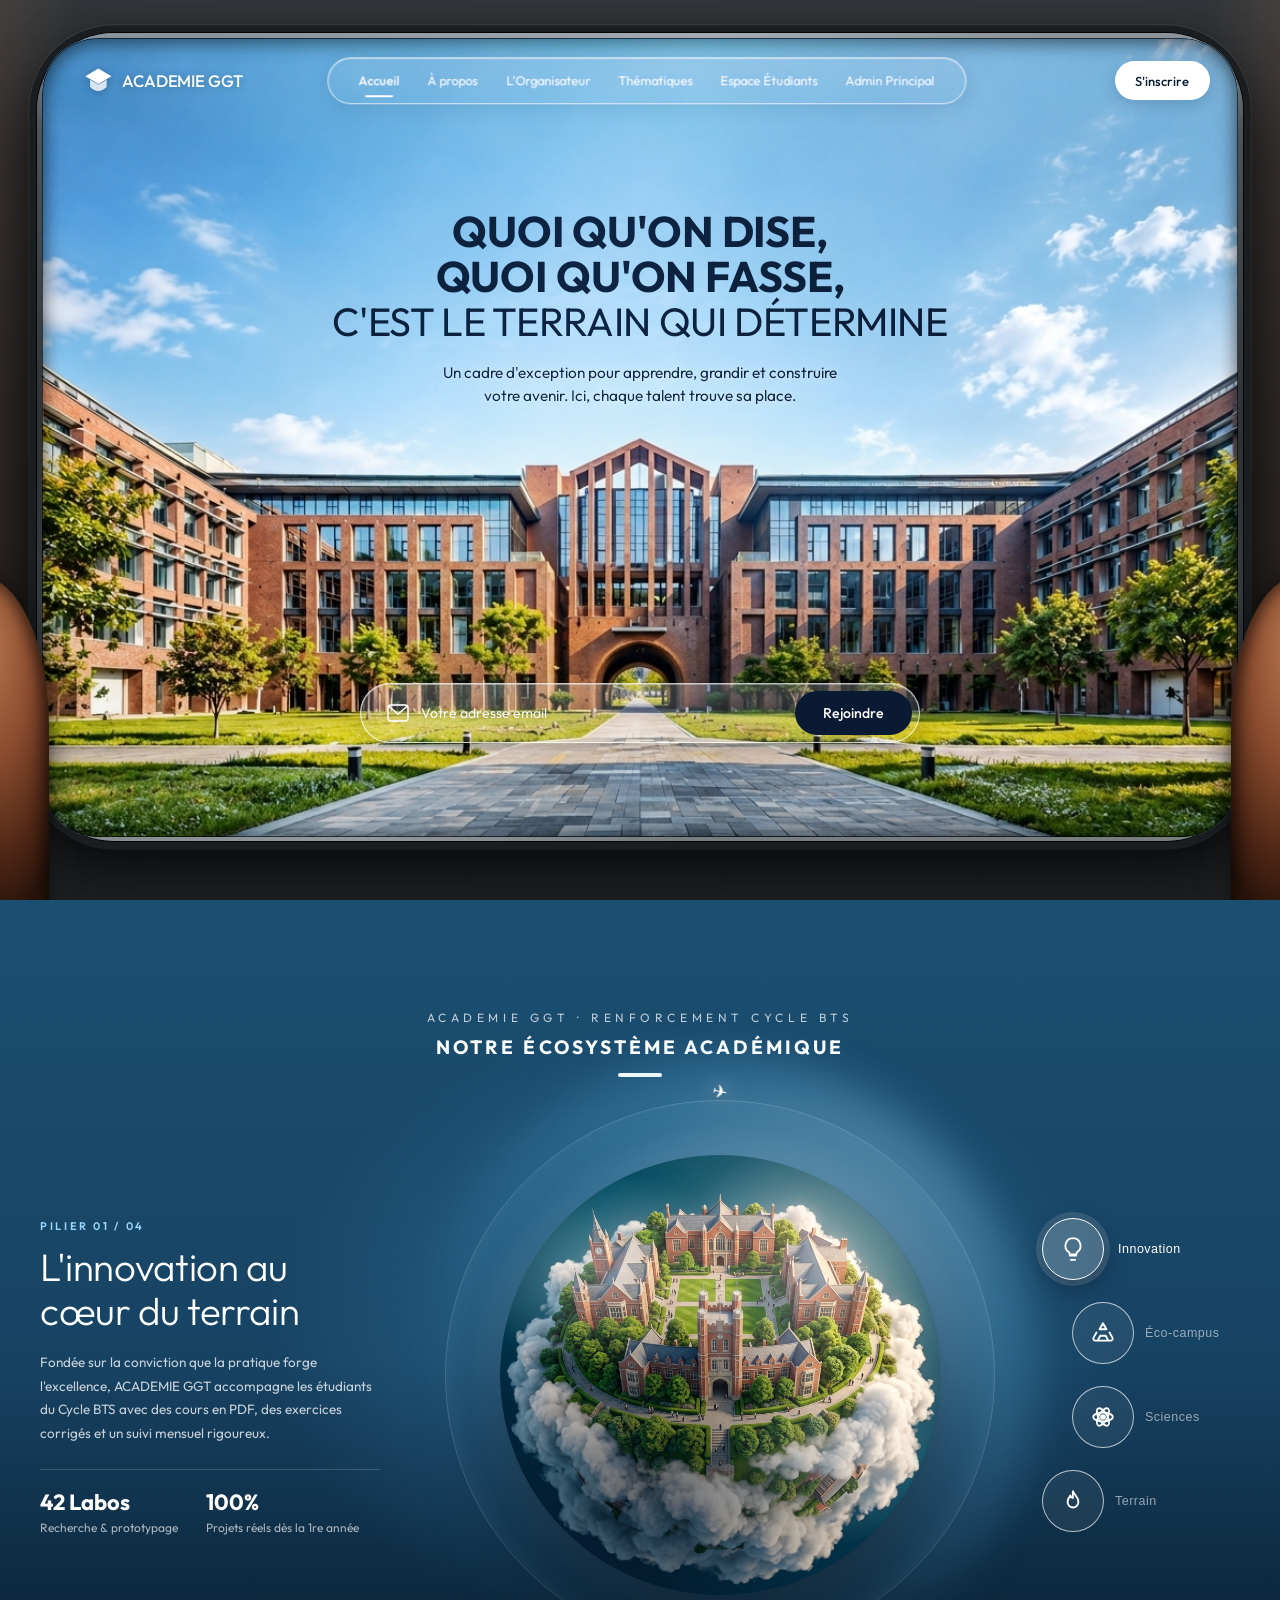
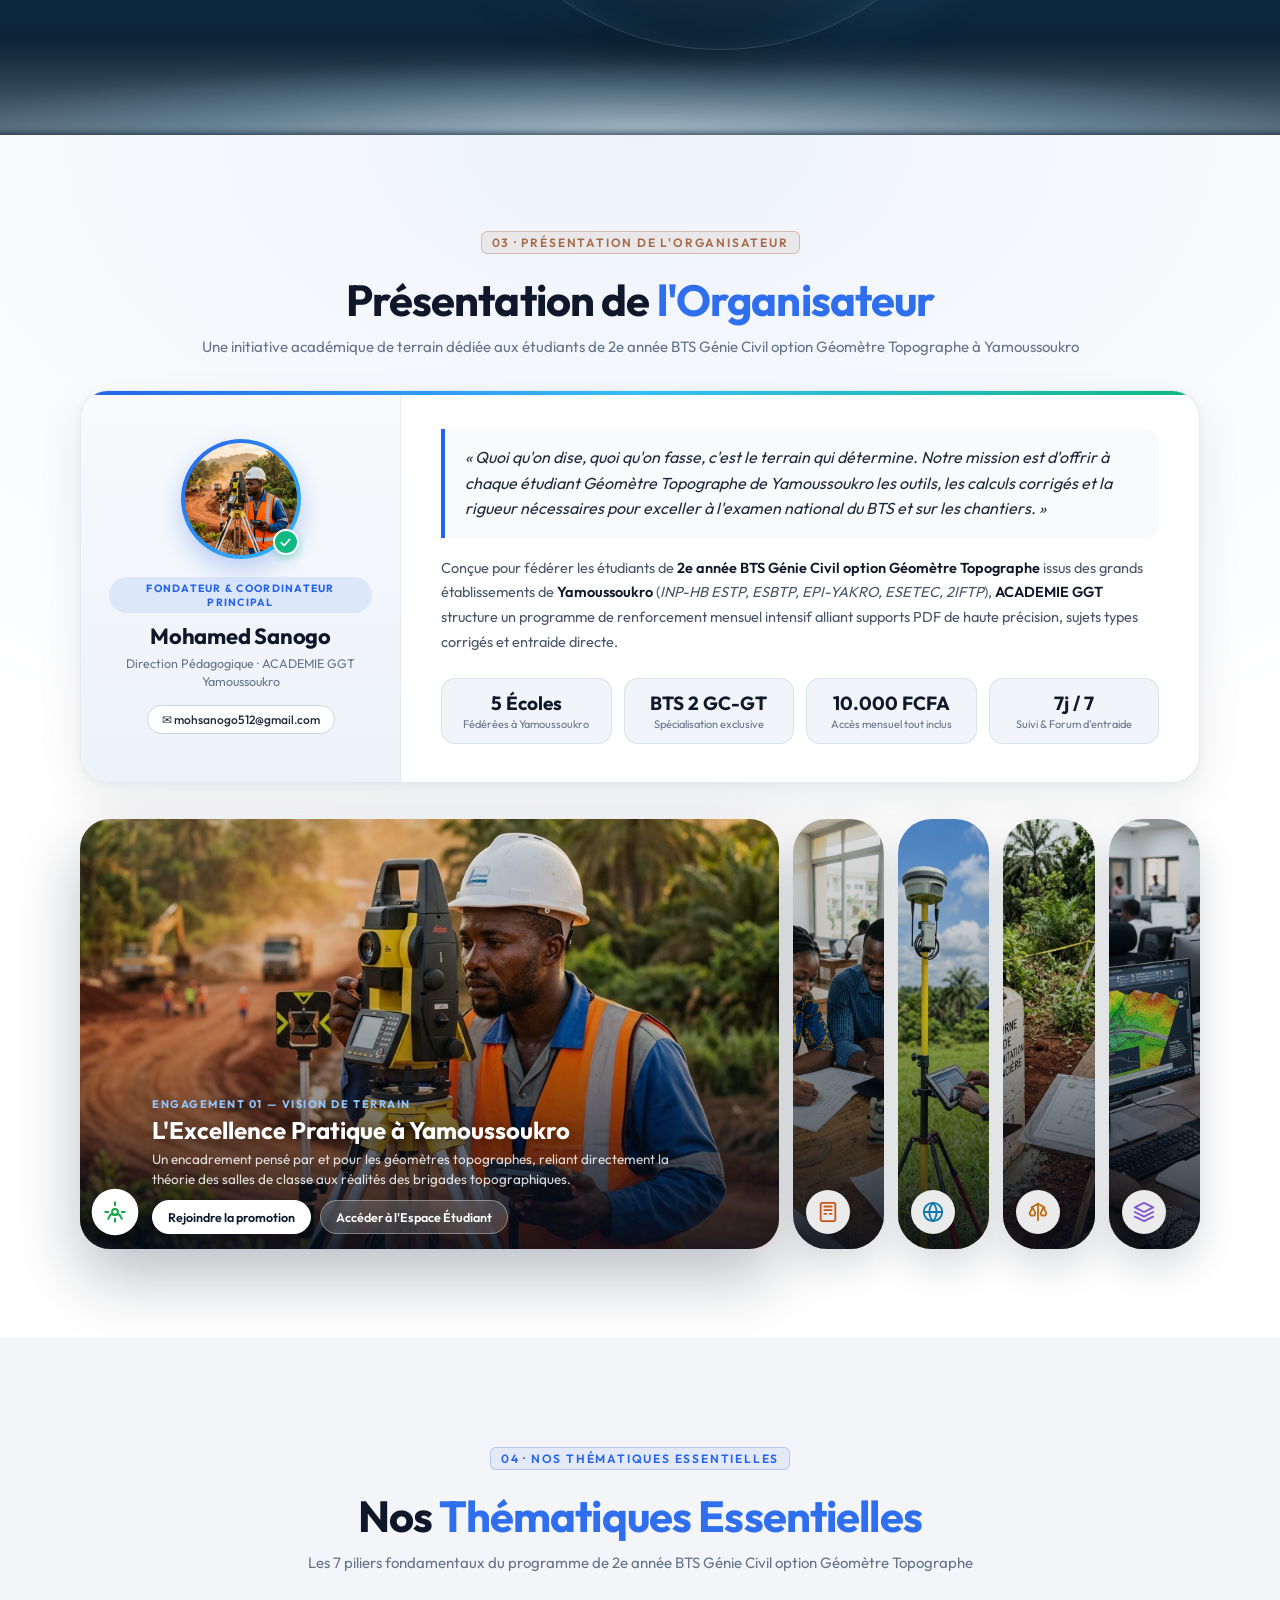
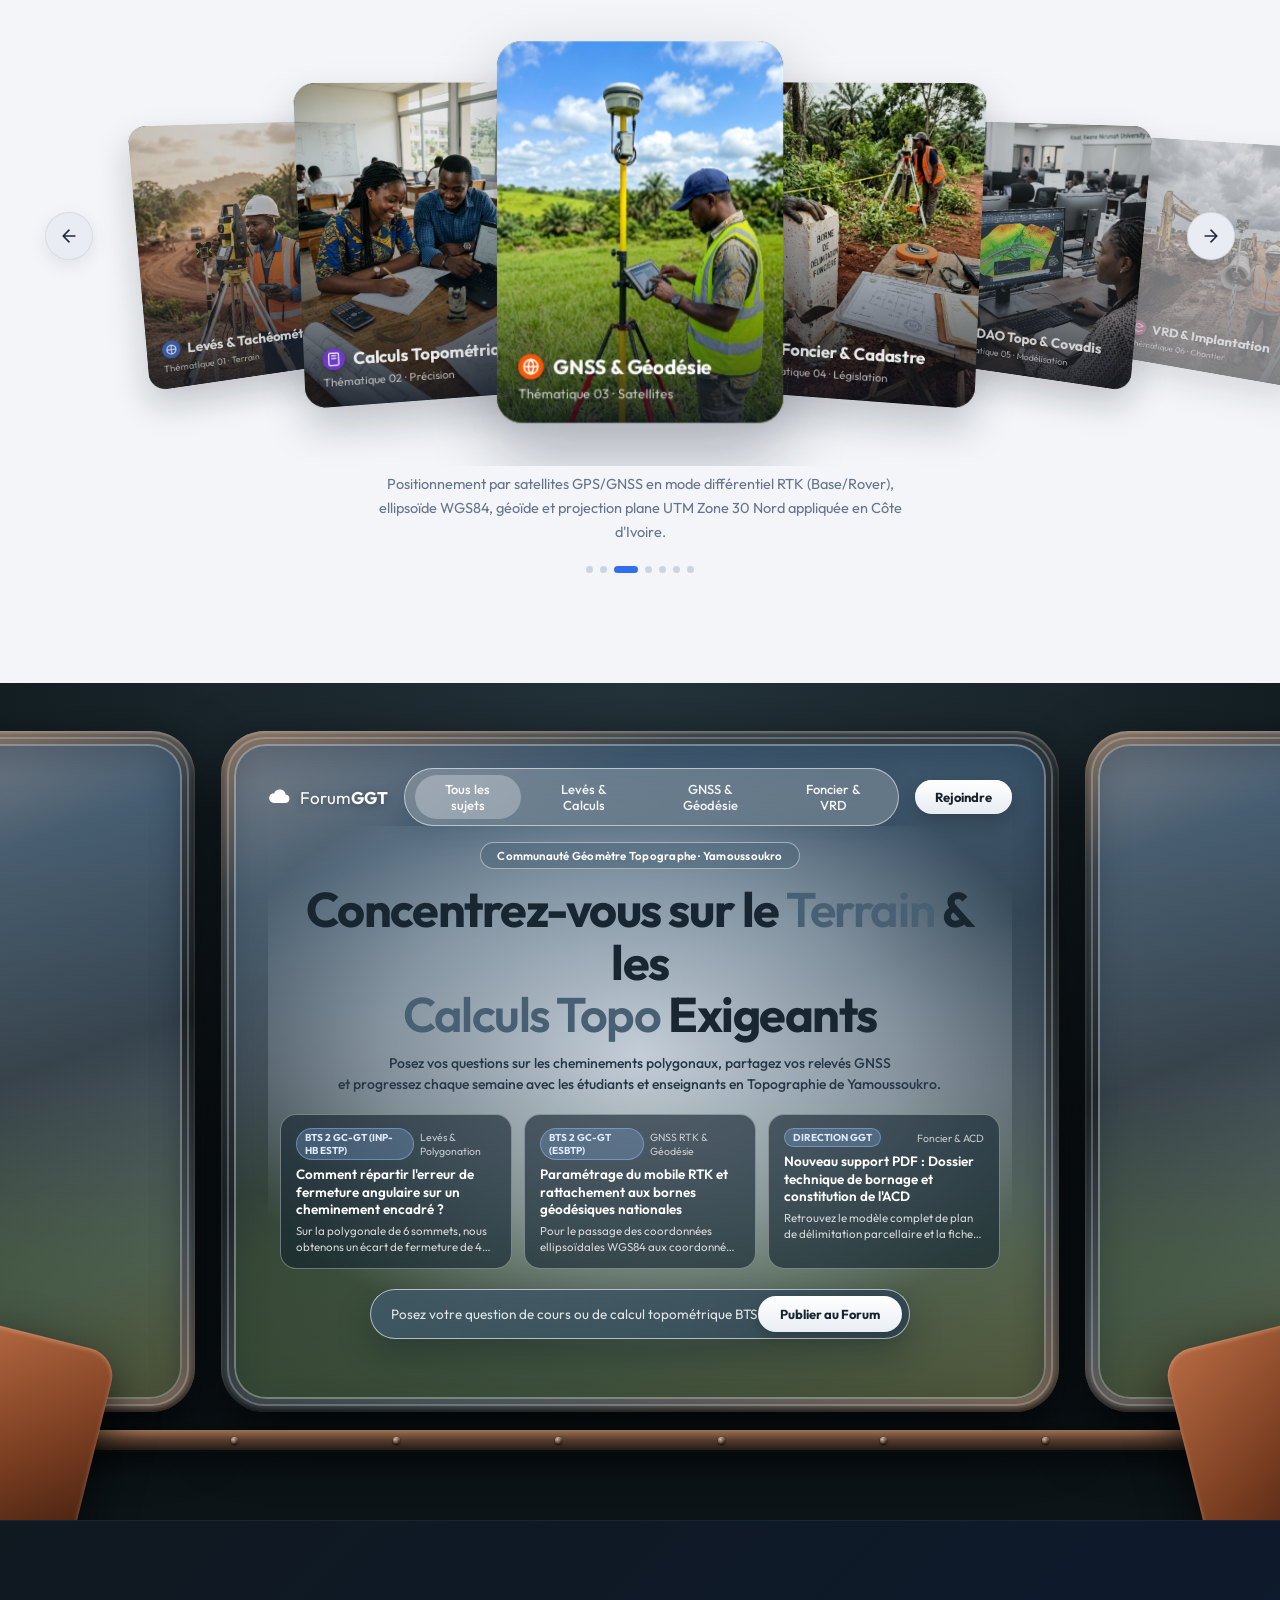
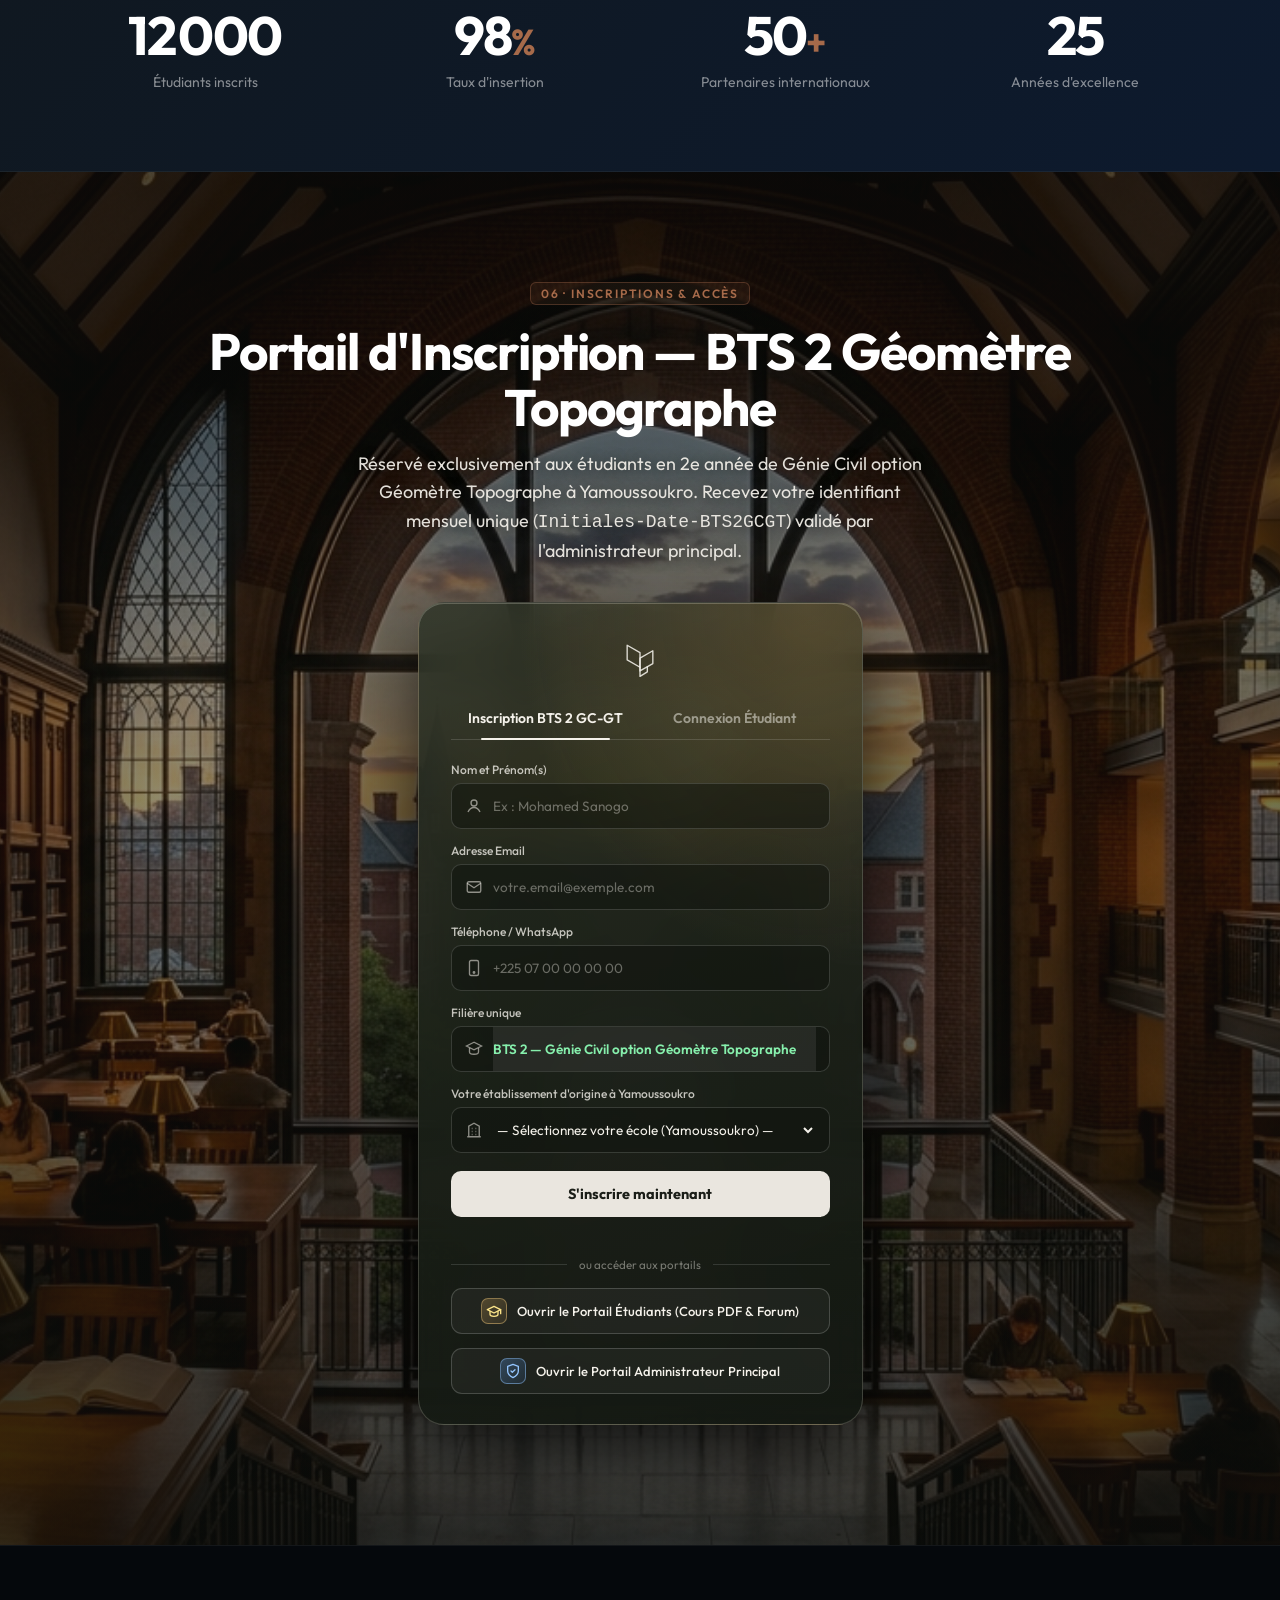
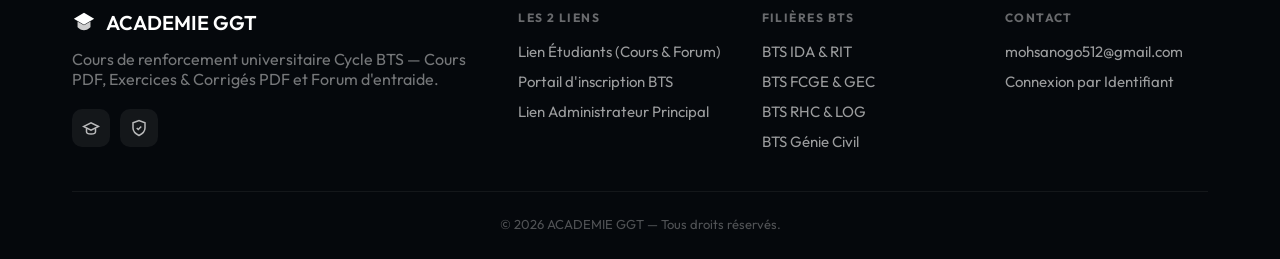
==== index.html @ 1b9a5906 "feat: initial commit - ACADEMIE GGT platform (vitrine, etudiant, admin, backend Flask & render confi" ====
<!DOCTYPE html>
<html lang="fr">
<head>
  <meta charset="UTF-8" />
  <meta name="viewport" content="width=device-width, initial-scale=1.0" />
  <title>ACADEMIE GGT — L'avenir sur le terrain (Cycle BTS)</title>
  <link rel="preconnect" href="https://fonts.googleapis.com" />
  <link rel="preconnect" href="https://fonts.gstatic.com" crossorigin />
  <link href="https://fonts.googleapis.com/css2?family=Outfit:wght@300;400;500;600;700;800&family=Inter:wght@400;500;600;700&display=swap" rel="stylesheet" />
  <link rel="stylesheet" href="style.css?v=4" />
</head>
<body>

  <!-- ══════════════════════════════════════════════════════════
       HERO — Premier écran immersif (cadre panoramique)
  ══════════════════════════════════════════════════════════ -->
  <section class="hero" id="accueil">

    <!-- 3-layer metallic frame -->
    <div class="frame-bezel">
      <div class="frame-ring">
        <div class="frame-viewport">

          <!-- Campus photograph (background) -->
          <div class="campus-photo" id="campusPhoto"></div>

          <!-- ── HEADER ── -->
          <header class="header" id="header">
            <!-- Logo -->
            <a href="#accueil" class="logo">
              <svg class="logo-icon" width="26" height="26" viewBox="0 0 26 26" fill="none">
                <path d="M13 3L2 9.5L13 16L24 9.5L13 3Z" fill="white"/>
                <path d="M6 12.5V18.5C6 18.5 8.5 22 13 22C17.5 22 20 18.5 20 18.5V12.5L13 16.5L6 12.5Z" fill="white" opacity="0.8"/>
              </svg>
              <span class="logo-text">ACADEMIE GGT</span>
            </a>

            <!-- Nav pill -->
            <nav class="nav-pill" aria-label="Navigation principale">
              <a href="#accueil" class="nav-link active">Accueil</a>
              <a href="#apropos" class="nav-link">À propos</a>
              <a href="#organisateur" class="nav-link">L'Organisateur</a>
              <a href="#thematiques" class="nav-link">Thématiques</a>
              <a href="etudiant.html" class="nav-link">Espace Étudiants</a>
              <a href="admin.html" class="nav-link">Admin Principal</a>
            </nav>

            <!-- CTA -->
            <a href="etudiant.html?tab=register" class="btn-cta">S'inscrire</a>

            <!-- Hamburger (mobile) -->
            <button class="hamburger" id="hamburger" aria-label="Menu" aria-expanded="false">
              <span></span><span></span><span></span>
            </button>
          </header>

          <!-- Mobile overlay nav -->
          <div class="mobile-nav" id="mobileNav" aria-hidden="true">
            <a href="#accueil" class="mob-link">Accueil</a>
            <a href="#apropos" class="mob-link">À propos</a>
            <a href="#organisateur" class="mob-link">L'Organisateur</a>
            <a href="#thematiques" class="mob-link">Nos Thématiques</a>
            <a href="etudiant.html" class="mob-link">Espace Étudiants</a>
            <a href="admin.html" class="mob-link">Admin Principal</a>
            <a href="etudiant.html?tab=register" class="mob-link mob-cta">S'inscrire</a>
          </div>

          <!-- ── HERO CONTENT (over image) ── -->
          <div class="hero-content">

            <h1 class="hero-title">
              <span class="line line-strong">QUOI QU'ON DISE,</span>
              <span class="line line-strong">QUOI QU'ON FASSE,</span>
              <span class="line line-light">C'EST LE TERRAIN QUI DÉTERMINE</span>
            </h1>

            <p class="hero-sub">
              Un cadre d'exception pour apprendre, grandir et construire<br />
              votre avenir. Ici, chaque talent trouve sa place.
            </p>

            <form class="email-form" id="emailForm" novalidate>
              <label for="email" class="sr-only">Votre adresse email</label>
              <div class="email-bar">
                <svg class="email-icon" width="22" height="18" viewBox="0 0 22 18" fill="none">
                  <rect x="1" y="1" width="20" height="16" rx="3" stroke="rgba(255,255,255,0.55)" stroke-width="1.4"/>
                  <path d="M1.5 2L11 10L20.5 2" stroke="rgba(255,255,255,0.55)" stroke-width="1.4" stroke-linecap="round"/>
                </svg>
                <input type="email" id="email" class="email-input" placeholder="Votre adresse email" autocomplete="email" required />
                <button type="submit" class="email-btn">Rejoindre</button>
              </div>
              <p class="email-msg" id="emailMsg" role="alert" aria-live="polite"></p>
            </form>

          </div>

        </div><!-- /frame-viewport -->
      </div><!-- /frame-ring -->
    </div><!-- /frame-bezel -->

  </section>
  <!-- /HERO -->


  <!-- ══════════════════════════════════════════════════════════
       SECTION 02 — À propos (Style Globe Hanergy)
  ══════════════════════════════════════════════════════════ -->
  <section class="section sec-planet" id="apropos">
    <div class="planet-header reveal">
      <span class="planet-kicker">ACADEMIE GGT · RENFORCEMENT CYCLE BTS</span>
      <h2 class="planet-top-title">NOTRE ÉCOSYSTÈME ACADÉMIQUE</h2>
      <span class="planet-bar"></span>
    </div>

    <div class="planet-stage">
      <!-- Colonne texte dynamique à gauche -->
      <div class="planet-copy reveal" id="planetCopy" aria-live="polite">
        <span class="planet-step" id="planetStep">PILIER 01 / 04</span>
        <h3 class="planet-title" id="planetTitle">L'innovation au cœur du terrain</h3>
        <p class="planet-desc" id="planetDesc">
          Fondée sur la conviction que la pratique forge l'excellence, ACADEMIE GGT accompagne les étudiants du Cycle BTS avec des cours en PDF, des exercices corrigés et un suivi mensuel rigoureux.
        </p>
        <div class="planet-metrics">
          <div><strong id="planetMetric1">42 Labos</strong><span>Recherche & prototypage</span></div>
          <div><strong id="planetMetric2">100%</strong><span>Projets réels dès la 1re année</span></div>
        </div>
      </div>

      <!-- Globe central animé -->
      <div class="planet-center reveal">
        <div class="planet-halo"></div>
        <div class="planet-orbit-ring"></div>
        <div class="planet-orbit-plane" aria-hidden="true">
          <span class="plane-dot">✈</span>
        </div>
        <div class="planet-sphere" id="planetSphere">
          <img src="images/planet.jpg" alt="Globe du campus CampusPlus entouré de nuages" />
          <div class="planet-clouds"></div>
          <div class="planet-shine"></div>
        </div>
      </div>

      <!-- Boutons orbitaux en arc à droite -->
      <div class="planet-nodes reveal" role="tablist" aria-label="Piliers CampusPlus">
        <button class="planet-node active" role="tab" aria-selected="true" data-index="0" title="Innovation & Recherche">
          <svg viewBox="0 0 24 24" fill="none" stroke="currentColor" stroke-width="1.7">
            <path d="M9 18h6M10 22h4M12 2a7 7 0 0 0-4 12.7c.6.5 1 1.3 1 2.1V17h6v-.2c0-.8.4-1.6 1-2.1A7 7 0 0 0 12 2Z" stroke-linecap="round" stroke-linejoin="round"/>
          </svg>
          <span class="node-label">Innovation</span>
        </button>

        <button class="planet-node" role="tab" aria-selected="false" data-index="1" title="Campus Durable">
          <svg viewBox="0 0 24 24" fill="none" stroke="currentColor" stroke-width="1.7">
            <path d="M7 19H4.8a1.8 1.8 0 0 1-1.5-2.7L6 11.5M17 19h2.2a1.8 1.8 0 0 0 1.5-2.7L18 11.5M12 3l3.2 5.5H8.8L12 3ZM7 19l2.5-4.5h5L17 19H7Z" stroke-linecap="round" stroke-linejoin="round"/>
          </svg>
          <span class="node-label">Éco-campus</span>
        </button>

        <button class="planet-node" role="tab" aria-selected="false" data-index="2" title="Sciences & Technologies">
          <svg viewBox="0 0 24 24" fill="none" stroke="currentColor" stroke-width="1.7">
            <ellipse cx="12" cy="12" rx="9" ry="4"/>
            <ellipse cx="12" cy="12" rx="9" ry="4" transform="rotate(60 12 12)"/>
            <ellipse cx="12" cy="12" rx="9" ry="4" transform="rotate(120 12 12)"/>
            <circle cx="12" cy="12" r="1.8" fill="currentColor"/>
          </svg>
          <span class="node-label">Sciences</span>
        </button>

        <button class="planet-node" role="tab" aria-selected="false" data-index="3" title="Énergie du Terrain">
          <svg viewBox="0 0 24 24" fill="none" stroke="currentColor" stroke-width="1.7">
            <path d="M12 3c1.5 3.5 5 5.5 5 10a5 5 0 0 1-10 0c0-2.5 1.3-4.5 2.5-6 .4 1.5 1.5 2.2 2.5 2.2 0-2.2-.5-4.2 0-6.2Z" stroke-linecap="round" stroke-linejoin="round"/>
          </svg>
          <span class="node-label">Terrain</span>
        </button>
      </div>
    </div>

    <div class="planet-floor"></div>
  </section>


  <!-- ══════════════════════════════════════════════════════════
       SECTION 03 — PRÉSENTATION DE L'ORGANISATEUR
  ══════════════════════════════════════════════════════════ -->
  <section class="section sec-exp-courses" id="organisateur">
    <div class="wrap">
      <div class="carousel-head reveal">
        <span class="sec-num">03 · PRÉSENTATION DE L'ORGANISATEUR</span>
        <h2 class="carousel-title">
          Présentation de <span class="accent-word">l'Organisateur</span>
        </h2>
        <p class="carousel-sub">Une initiative académique de terrain dédiée aux étudiants de 2e année BTS Génie Civil option Géomètre Topographe à Yamoussoukro</p>
      </div>

      <!-- Carte maîtresse de présentation de l'organisateur -->
      <div class="organizer-spotlight reveal">
        <div class="organizer-badge-col">
          <div class="organizer-avatar-ring">
            <img src="images/t-leve.jpg" alt="Coordinateur ACADEMIE GGT sur le terrain" />
            <span class="organizer-verified" title="Organisateur Principal Certifié">✓</span>
          </div>
          <div class="organizer-id-meta">
            <span class="org-role-pill">FONDATEUR & COORDINATEUR PRINCIPAL</span>
            <h3>Mohamed Sanogo</h3>
            <p>Direction Pédagogique · ACADEMIE GGT Yamoussoukro</p>
            <a href="mailto:mohsanogo512@gmail.com" class="org-mail-chip">✉ mohsanogo512@gmail.com</a>
          </div>
        </div>

        <div class="organizer-bio-col">
          <blockquote class="org-quote">
            « Quoi qu'on dise, quoi qu'on fasse, c'est le terrain qui détermine. Notre mission est d'offrir à chaque étudiant Géomètre Topographe de Yamoussoukro les outils, les calculs corrigés et la rigueur nécessaires pour exceller à l'examen national du BTS et sur les chantiers. »
          </blockquote>
          <p class="org-desc">
            Conçue pour fédérer les étudiants de <strong>2e année BTS Génie Civil option Géomètre Topographe</strong> issus des grands établissements de <strong>Yamoussoukro</strong> (<em>INP-HB ESTP, ESBTP, EPI-YAKRO, ESETEC, 2IFTP</em>), <strong>ACADEMIE GGT</strong> structure un programme de renforcement mensuel intensif alliant supports PDF de haute précision, sujets types corrigés et entraide directe.
          </p>
          <div class="organizer-kpis">
            <div class="org-kpi">
              <strong>5 Écoles</strong>
              <span>Fédérées à Yamoussoukro</span>
            </div>
            <div class="org-kpi">
              <strong>BTS 2 GC-GT</strong>
              <span>Spécialisation exclusive</span>
            </div>
            <div class="org-kpi">
              <strong>10.000 FCFA</strong>
              <span>Accès mensuel tout inclus</span>
            </div>
            <div class="org-kpi">
              <strong>7j / 7</strong>
              <span>Suivi & Forum d'entraide</span>
            </div>
          </div>
        </div>
      </div>

      <!-- Accordéon horizontal des 5 engagements de l'organisateur (Style Expanding flex cards) -->
      <div class="exp-cards reveal" id="expandingCourses" role="region" aria-label="Les 5 engagements de l'organisateur ACADEMIE GGT">

        <!-- Carte 1 : Active par défaut -->
        <article class="exp-card is-active" tabindex="0" style="--bg: url('images/t-leve.jpg')">
          <div class="exp-card-shade"></div>
          <div class="exp-card-content">
            <div class="exp-icon" style="--ico-color:#16a34a">
              <svg width="22" height="22" viewBox="0 0 24 24" fill="none" stroke="currentColor" stroke-width="2" stroke-linecap="round" stroke-linejoin="round">
                <circle cx="12" cy="12" r="3"/><path d="M12 2v3M12 19v3M2 12h3M19 12h3M5 19l2.5-4.5h9L19 19"/>
              </svg>
            </div>
            <div class="exp-info">
              <span class="exp-tag">ENGAGEMENT 01 — VISION DE TERRAIN</span>
              <h3 class="exp-title">L'Excellence Pratique à Yamoussoukro</h3>
              <p class="exp-sub">Un encadrement pensé par et pour les géomètres topographes, reliant directement la théorie des salles de classe aux réalités des brigades topographiques.</p>
              <div class="exp-actions">
                <a href="etudiant.html?tab=register" class="exp-pill-btn primary">Rejoindre la promotion</a>
                <a href="etudiant.html" class="exp-pill-btn">Accéder à l'Espace Étudiant</a>
              </div>
            </div>
          </div>
        </article>

        <!-- Carte 2 -->
        <article class="exp-card" tabindex="0" style="--bg: url('images/t-calcul.jpg')">
          <div class="exp-card-shade"></div>
          <div class="exp-card-content">
            <div class="exp-icon" style="--ico-color:#ea580c">
              <svg width="22" height="22" viewBox="0 0 24 24" fill="none" stroke="currentColor" stroke-width="2" stroke-linecap="round" stroke-linejoin="round">
                <rect x="4" y="2" width="16" height="20" rx="2"/><line x1="8" y1="6" x2="16" y2="6"/><line x1="8" y1="10" x2="16" y2="10"/><line x1="8" y1="14" x2="10" y2="14"/><line x1="14" y1="14" x2="16" y2="14"/>
              </svg>
            </div>
            <div class="exp-info">
              <span class="exp-tag">ENGAGEMENT 02 — MÉTHODOLOGIE</span>
              <h3 class="exp-title">Maîtrise Absolue des Calculs Topométriques</h3>
              <p class="exp-sub">Chaque formule de gisement, de polygonation et de compensation angulaire est démontrée pas à pas avec tableaux de calcul types BTS.</p>
              <div class="exp-actions">
                <a href="etudiant.html" class="exp-pill-btn primary">Découvrir la méthode</a>
              </div>
            </div>
          </div>
        </article>

        <!-- Carte 3 -->
        <article class="exp-card" tabindex="0" style="--bg: url('images/t-gnss.jpg')">
          <div class="exp-card-shade"></div>
          <div class="exp-card-content">
            <div class="exp-icon" style="--ico-color:#0284c7">
              <svg width="22" height="22" viewBox="0 0 24 24" fill="none" stroke="currentColor" stroke-width="2" stroke-linecap="round" stroke-linejoin="round">
                <circle cx="12" cy="12" r="10"/><path d="M2 12h20"/><path d="M12 2a15.3 15.3 0 0 1 4 10 15.3 15.3 0 0 1-4 10 15.3 15.3 0 0 1-4-10 15.3 15.3 0 0 1 4-10z"/>
              </svg>
            </div>
            <div class="exp-info">
              <span class="exp-tag">ENGAGEMENT 03 — TECHNOLOGIES MODERNES</span>
              <h3 class="exp-title">Instrumentation GNSS RTK & Géodésie</h3>
              <p class="exp-sub">Préparation aux standards professionnels actuels : récepteurs bi-fréquence, rattachement géodésique et projection UTM Zone 30N.</p>
              <div class="exp-actions">
                <a href="etudiant.html" class="exp-pill-btn primary">Explorer l'Espace Étudiant</a>
              </div>
            </div>
          </div>
        </article>

        <!-- Carte 4 -->
        <article class="exp-card" tabindex="0" style="--bg: url('images/t-foncier.jpg')">
          <div class="exp-card-shade"></div>
          <div class="exp-card-content">
            <div class="exp-icon" style="--ico-color:#d97706">
              <svg width="22" height="22" viewBox="0 0 24 24" fill="none" stroke="currentColor" stroke-width="2" stroke-linecap="round" stroke-linejoin="round">
                <path d="M12 3v18"/><path d="M5 7l7-4 7 4"/><path d="M3 13l3-6 3 6a3 3 0 0 1-6 0Z"/><path d="M15 13l3-6 3 6a3 3 0 0 1-6 0Z"/>
              </svg>
            </div>
            <div class="exp-info">
              <span class="exp-tag">ENGAGEMENT 04 — RÉGLEMENTATION IVOIRIENNE</span>
              <h3 class="exp-title">Expertise Foncière, Cadastre & ACD</h3>
              <p class="exp-sub">Assimilation complète des procédures de bornage contradictoire, de lotissement et de constitution des dossiers techniques en Côte d'Ivoire.</p>
              <div class="exp-actions">
                <a href="#thematiques" class="exp-pill-btn primary">Voir les thématiques</a>
              </div>
            </div>
          </div>
        </article>

        <!-- Carte 5 -->
        <article class="exp-card" tabindex="0" style="--bg: url('images/t-dao.jpg')">
          <div class="exp-card-shade"></div>
          <div class="exp-card-content">
            <div class="exp-icon" style="--ico-color:#8b5cf6">
              <svg width="22" height="22" viewBox="0 0 24 24" fill="none" stroke="currentColor" stroke-width="2" stroke-linecap="round" stroke-linejoin="round">
                <polygon points="12 2 2 7 12 12 22 7 12 2"/><polyline points="2 17 12 22 22 17"/><polyline points="2 12 12 17 22 12"/>
              </svg>
            </div>
            <div class="exp-info">
              <span class="exp-tag">ENGAGEMENT 05 — SUIVI & COHÉSION</span>
              <h3 class="exp-title">Un Réseau Uni entre les Écoles de Yamoussoukro</h3>
              <p class="exp-sub">Interconnexion des étudiants de l'INP-HB, ESBTP, EPI-YAKRO, ESETEC et 2IFTP autour d'un forum actif et d'un identifiant mensuel personnel.</p>
              <div class="exp-actions">
                <a href="#contact" class="exp-pill-btn primary">S'inscrire maintenant</a>
              </div>
            </div>
          </div>
        </article>

      </div>
    </div>
  </section>


  <!-- ══════════════════════════════════════════════════════════
       SECTION 04 — NOS THÉMATIQUES ESSENTIELLES (Carrousel 3D)
  ══════════════════════════════════════════════════════════ -->
  <section class="section sec-carousel" id="thematiques">
    <div class="carousel-head reveal">
      <span class="sec-num">04 · NOS THÉMATIQUES ESSENTIELLES</span>
      <h2 class="carousel-title">
        Nos <span class="accent-word">Thématiques Essentielles</span>
      </h2>
      <p class="carousel-sub">Les 7 piliers fondamentaux du programme de 2e année BTS Génie Civil option Géomètre Topographe</p>
    </div>

    <div class="carousel-stage">
      <button class="carousel-arrow prev" id="carPrev" aria-label="Thématique précédente">
        <svg width="20" height="20" viewBox="0 0 24 24" fill="none" stroke="currentColor" stroke-width="2"><path d="M19 12H5M12 19l-7-7 7-7" stroke-linecap="round" stroke-linejoin="round"/></svg>
      </button>

      <div class="carousel-track" id="carouselTrack" tabindex="0" aria-label="Carrousel des thématiques essentielles">
        <article class="ccard" data-index="0"
          data-desc="Mise en station du tachéomètre électronique, levés par rayonnement, cheminements polygonaux encadrés et fermés, et fautes à éviter sur le terrain.">
          <img src="images/t-leve.jpg" alt="Levés & Tachéométrie" loading="lazy" />
          <div class="ccard-shade"></div>
          <div class="ccard-info">
            <div class="ccard-title-row">
              <span class="ccard-badge" style="background:#2563eb">
                <svg width="16" height="16" viewBox="0 0 24 24" fill="none" stroke="#fff" stroke-width="2.2"><circle cx="12" cy="12" r="9"/><line x1="12" y1="3" x2="12" y2="21"/><line x1="3" y1="12" x2="21" y2="12"/></svg>
              </span>
              <h3>Levés & Tachéométrie</h3>
            </div>
            <span class="ccard-cta">Thématique 01 · Terrain</span>
          </div>
        </article>

        <article class="ccard" data-index="1"
          data-desc="Calculs de gisements, transmission d'angles, coordonnées rectangulaires (X, Y), compensation angulaire et planimétrique, et superficies par la formule de Gauss.">
          <img src="images/t-calcul.jpg" alt="Calculs Topométriques" loading="lazy" />
          <div class="ccard-shade"></div>
          <div class="ccard-info">
            <div class="ccard-title-row">
              <span class="ccard-badge" style="background:#7c3aed">
                <svg width="16" height="16" viewBox="0 0 24 24" fill="none" stroke="#fff" stroke-width="2.2"><rect x="4" y="2" width="16" height="20" rx="2"/><line x1="8" y1="6" x2="16" y2="6"/><line x1="8" y1="11" x2="16" y2="11"/></svg>
              </span>
              <h3>Calculs Topométriques</h3>
            </div>
            <span class="ccard-cta">Thématique 02 · Précision</span>
          </div>
        </article>

        <article class="ccard is-center" data-index="2"
          data-desc="Positionnement par satellites GPS/GNSS en mode différentiel RTK (Base/Rover), ellipsoïde WGS84, géoïde et projection plane UTM Zone 30 Nord appliquée en Côte d'Ivoire.">
          <img src="images/t-gnss.jpg" alt="GNSS & Géodésie Spatiale" loading="lazy" />
          <div class="ccard-shade"></div>
          <div class="ccard-info">
            <div class="ccard-title-row">
              <span class="ccard-badge" style="background:#ea580c">
                <svg width="16" height="16" viewBox="0 0 24 24" fill="none" stroke="#fff" stroke-width="2.2"><circle cx="12" cy="12" r="10"/><path d="M2 12h20"/><path d="M12 2a15 15 0 0 1 0 20 15 15 0 0 1 0-20z"/></svg>
              </span>
              <h3>GNSS & Géodésie</h3>
            </div>
            <span class="ccard-cta">Thématique 03 · Satellites</span>
          </div>
        </article>

        <article class="ccard" data-index="3"
          data-desc="Bornage contradictoire, états des lieux, morcellements, lotissements urbains et ruraux, et constitution du dossier technique d'Arrêté de Concession Définitive (ACD).">
          <img src="images/t-foncier.jpg" alt="Droit Foncier & Cadastre" loading="lazy" />
          <div class="ccard-shade"></div>
          <div class="ccard-info">
            <div class="ccard-title-row">
              <span class="ccard-badge" style="background:#0891b2">
                <svg width="16" height="16" viewBox="0 0 24 24" fill="none" stroke="#fff" stroke-width="2.2"><path d="M3 6l6-3 6 3 6-3v15l-6 3-6-3-6 3z"/><line x1="9" y1="3" x2="9" y2="18"/></svg>
              </span>
              <h3>Foncier & Cadastre</h3>
            </div>
            <span class="ccard-cta">Thématique 04 · Législation</span>
          </div>
        </article>

        <article class="ccard" data-index="4"
          data-desc="Dessin Assisté par Ordinateur sous AutoCAD et Covadis : import de semis de points, triangulation de Delaunay, Modèle Numérique de Terrain (MNT) et courbes de niveau.">
          <img src="images/t-dao.jpg" alt="DAO Topo & MNT Covadis" loading="lazy" />
          <div class="ccard-shade"></div>
          <div class="ccard-info">
            <div class="ccard-title-row">
              <span class="ccard-badge" style="background:#16a34a">
                <svg width="16" height="16" viewBox="0 0 24 24" fill="none" stroke="#fff" stroke-width="2.2"><rect x="2" y="3" width="20" height="14" rx="2"/><line x1="8" y1="21" x2="16" y2="21"/><line x1="12" y1="17" x2="12" y2="21"/></svg>
              </span>
              <h3>DAO Topo & Covadis</h3>
            </div>
            <span class="ccard-cta">Thématique 05 · Modélisation</span>
          </div>
        </article>

        <article class="ccard" data-index="5"
          data-desc="Voiries et Réseaux Divers (VRD) : tracé en plan d'un axe routier, raccordements circulaires et clothoïdes, profils en long et en travers, et cubatures Déblais/Remblais.">
          <img src="images/t-vrd.jpg" alt="VRD & Implantation Routière" loading="lazy" />
          <div class="ccard-shade"></div>
          <div class="ccard-info">
            <div class="ccard-title-row">
              <span class="ccard-badge" style="background:#db2777">
                <svg width="16" height="16" viewBox="0 0 24 24" fill="none" stroke="#fff" stroke-width="2.2"><polygon points="12 2 2 7 12 12 22 7 12 2"/><polyline points="2 17 12 22 22 17"/></svg>
              </span>
              <h3>VRD & Implantation</h3>
            </div>
            <span class="ccard-cta">Thématique 06 · Chantier</span>
          </div>
        </article>

        <article class="ccard" data-index="6"
          data-desc="Nivellement direct et indirect de haute précision, contrôle d'ouvrages de génie civil et méthodologie de soutenance du Projet de Fin d'Études (PFE) au BTS.">
          <img src="images/planet-topo.jpg" alt="Nivellement & Projet BTS" loading="lazy" />
          <div class="ccard-shade"></div>
          <div class="ccard-info">
            <div class="ccard-title-row">
              <span class="ccard-badge" style="background:#ca8a04">
                <svg width="16" height="16" viewBox="0 0 24 24" fill="none" stroke="#fff" stroke-width="2.2"><path d="M22 12h-4l-3 9L9 3l-3 9H2"/></svg>
              </span>
              <h3>Nivellement & PFE</h3>
            </div>
            <span class="ccard-cta">Thématique 07 · Examen BTS</span>
          </div>
        </article>
      </div>

      <button class="carousel-arrow next" id="carNext" aria-label="Thématique suivante">
        <svg width="20" height="20" viewBox="0 0 24 24" fill="none" stroke="currentColor" stroke-width="2"><path d="M5 12h14M12 5l7 7-7 7" stroke-linecap="round" stroke-linejoin="round"/></svg>
      </button>
    </div>

    <!-- Description dynamique + pagination -->
    <div class="carousel-foot">
      <p class="carousel-desc" id="carouselDesc">
        Positionnement par satellites GPS/GNSS en mode différentiel RTK (Base/Rover), ellipsoïde WGS84, géoïde et projection plane UTM Zone 30 Nord appliquée en Côte d'Ivoire.
      </p>
      <div class="carousel-dots" id="carouselDots" role="tablist" aria-label="Pagination des thématiques"></div>
    </div>
  </section>


  <!-- ══════════════════════════════════════════════════════════
       SECTION 05 — FORUM ACADÉMIQUE (Style Cabine Panoramique 3 Fenêtres — téléchargement 14)
  ══════════════════════════════════════════════════════════ -->
  <section class="sec-forum-cabin" id="actualites">
    <div class="cabin-wall">
      <!-- Grille des 3 hublots panoramiques (gauche, central, droite) -->
      <div class="cabin-windows-row">

        <!-- Fenêtre latérale gauche -->
        <div class="cabin-win cabin-win-side left" aria-hidden="true">
          <div class="cabin-win-glass"></div>
        </div>

        <!-- Grande fenêtre panoramique centrale (Forum Académique) -->
        <div class="cabin-win cabin-win-center">
          <div class="cabin-win-glass">

            <!-- Barre supérieure de la fenêtre centrale (Logo + Pilule verre + Bouton blanc) -->
            <div class="cabin-topbar">
              <div class="cabin-brand">
                <svg width="24" height="20" viewBox="0 0 28 22" fill="none">
                  <path d="M7 18h13a5 5 0 0 0 .6-9.96A7 7 0 0 0 7.2 6.5 4.5 4.5 0 0 0 7 18Z" fill="#fff"/>
                </svg>
                <span>Forum<strong>GGT</strong></span>
              </div>

              <div class="cabin-nav-pill" role="tablist" aria-label="Filtres du forum">
                <button type="button" class="cabin-filter active" data-filter="all">Tous les sujets</button>
                <button type="button" class="cabin-filter" data-filter="leve">Levés & Calculs</button>
                <button type="button" class="cabin-filter" data-filter="gnss">GNSS & Géodésie</button>
                <button type="button" class="cabin-filter" data-filter="foncier">Foncier & VRD</button>
              </div>

              <a href="etudiant.html" class="cabin-start-btn">Rejoindre</a>
            </div>

            <!-- Contenu central façon "Focus in a Constantly Distracted World" -->
            <div class="cabin-hero-center">
              <span class="cabin-sub-badge" id="forumCountBadge">Communauté Géomètre Topographe · Yamoussoukro</span>

              <h2 class="cabin-headline">
                Concentrez-vous sur le <span class="muted-tone">Terrain</span> & les<br/>
                <span class="muted-tone">Calculs Topo</span> Exigeants
              </h2>

              <p class="cabin-subtext">
                Posez vos questions sur les cheminements polygonaux, partagez vos relevés GNSS<br/>
                et progressez chaque semaine avec les étudiants et enseignants en Topographie de Yamoussoukro.
              </p>

              <!-- Aperçu en direct des discussions du forum PostgreSQL -->
              <div class="cabin-forum-cards" id="homeForumFeed">
                <article class="cabin-fcard" data-cat="leve">
                  <div class="cabin-fcard-top">
                    <span class="cabin-fcard-badge">BTS 2 GC-GT (INP-HB ESTP)</span>
                    <span class="cabin-fcard-meta">Levés & Polygonation</span>
                  </div>
                  <h4>Comment répartir l'erreur de fermeture angulaire sur un cheminement encadré ?</h4>
                  <p>Sur la polygonale de 6 sommets, nous obtenons un écart de fermeture de 45 mgon. Voici la formule de compensation proportionnelle...</p>
                </article>

                <article class="cabin-fcard" data-cat="gnss">
                  <div class="cabin-fcard-top">
                    <span class="cabin-fcard-badge">BTS 2 GC-GT (ESBTP)</span>
                    <span class="cabin-fcard-meta">GNSS RTK & Géodésie</span>
                  </div>
                  <h4>Paramétrage du mobile RTK et rattachement aux bornes géodésiques nationales</h4>
                  <p>Pour le passage des coordonnées ellipsoïdales WGS84 aux coordonnées planes UTM Zone 30N avec le système de référence ivoirien...</p>
                </article>

                <article class="cabin-fcard" data-cat="foncier">
                  <div class="cabin-fcard-top">
                    <span class="cabin-fcard-badge">DIRECTION GGT</span>
                    <span class="cabin-fcard-meta">Foncier & ACD</span>
                  </div>
                  <h4>Nouveau support PDF : Dossier technique de bornage et constitution de l'ACD</h4>
                  <p>Retrouvez le modèle complet de plan de délimitation parcellaire et la fiche de contrôle pour l'examen du BTS 2026...</p>
                </article>
              </div>

              <!-- Barre de saisie en verre dépoli en bas de la fenêtre (identique à "Enter your email / Join Waitlist") -->
              <form class="cabin-input-bar" id="homeForumQuickForm" novalidate>
                <input
                  type="text"
                  id="homeForumQuestion"
                  placeholder="Posez votre question de cours ou de calcul topométrique BTS 2..."
                  aria-label="Posez votre question au forum"
                />
                <button type="submit" class="cabin-waitlist-btn">Publier au Forum</button>
              </form>
              <p id="homeForumMsg" class="cabin-feedback"></p>
            </div>

          </div>
        </div>

        <!-- Fenêtre latérale droite -->
        <div class="cabin-win cabin-win-side right" aria-hidden="true">
          <div class="cabin-win-glass"></div>
        </div>

      </div>

      <!-- Rail métallique riveté horizontal sous les 3 fenêtres -->
      <div class="cabin-sill" aria-hidden="true">
        <span class="rivet"></span><span class="rivet"></span><span class="rivet"></span>
        <span class="rivet"></span><span class="rivet"></span><span class="rivet"></span>
      </div>

      <!-- Accoudoirs / sièges cuir ambré aux coins inférieurs -->
      <div class="cabin-seat left" aria-hidden="true"></div>
      <div class="cabin-seat right" aria-hidden="true"></div>
    </div>
  </section>


  <!-- ══════════════════════════════════════════════════════════
       SECTION — Chiffres clés
  ══════════════════════════════════════════════════════════ -->
  <section class="sec-stats">
    <div class="wrap">
      <div class="stats-row">
        <div class="stat reveal"><span class="stat-n" data-target="12000">0</span><span class="stat-lbl">Étudiants inscrits</span></div>
        <div class="stat reveal"><span class="stat-n" data-target="98">0</span><span class="stat-pct">%</span><span class="stat-lbl">Taux d'insertion</span></div>
        <div class="stat reveal"><span class="stat-n" data-target="50">0</span><span class="stat-pct">+</span><span class="stat-lbl">Partenaires internationaux</span></div>
        <div class="stat reveal"><span class="stat-n" data-target="25">0</span><span class="stat-lbl">Années d'excellence</span></div>
      </div>
    </div>
  </section>


  <!-- ══════════════════════════════════════════════════════════
       SECTION 06 — Inscription Cycle BTS & Portails (Fond Académie GGT)
  ══════════════════════════════════════════════════════════ -->
  <section class="section sec-contact" id="contact">
    <div class="sec-contact-bg" aria-hidden="true"></div>
    <div class="sec-contact-shade" aria-hidden="true"></div>

    <div class="wrap sec-contact-inner">
      <div class="contact-header-center reveal" id="inscriptions">
        <span class="sec-num">06 · INSCRIPTIONS & ACCÈS</span>
        <h2 class="sec-heading">Portail d'Inscription — BTS 2 Géomètre Topographe</h2>
        <p class="sec-lead" style="margin-inline:auto">
          Réservé exclusivement aux étudiants en 2e année de Génie Civil option Géomètre Topographe à Yamoussoukro. Recevez votre identifiant mensuel unique (<code>Initiales-Date-BTS2GCGT</code>) validé par l'administrateur principal.
        </p>
      </div>

      <!-- Carte centrale en verre dépoli sombre sur fond de la Grande Bibliothèque & Campus ACADEMIE GGT -->
      <div class="home-glass-card reveal">
        <div class="home-glass-crest" aria-hidden="true">
          <svg width="44" height="44" viewBox="0 0 48 48" fill="none" stroke="currentColor" stroke-width="1.8" stroke-linecap="round" stroke-linejoin="round">
            <polygon points="10,9 24,17 24,33 10,25"/>
            <polygon points="24,23 38,15 38,29 24,37"/>
            <polyline points="24,33 24,43 32,38 32,32.5"/>
          </svg>
        </div>

        <div class="home-glass-tabs">
          <span class="home-glass-tab active">Inscription BTS 2 GC-GT</span>
          <a href="etudiant.html" class="home-glass-tab">Connexion Étudiant</a>
        </div>

        <form class="cform" id="contactForm" novalidate>
          <div class="home-field">
            <label for="homeRegName">Nom et Prénom(s)</label>
            <div class="home-field-box">
              <svg width="18" height="18" viewBox="0 0 24 24" fill="none" stroke="currentColor" stroke-width="1.8">
                <circle cx="12" cy="8" r="4"/>
                <path d="M4 20c1.8-3.8 5-6 8-6s6.2 2.2 8 6"/>
              </svg>
              <input type="text" id="homeRegName" placeholder="Ex : Mohamed Sanogo" required />
            </div>
          </div>

          <div class="home-field">
            <label for="homeRegEmail">Adresse Email</label>
            <div class="home-field-box">
              <svg width="18" height="18" viewBox="0 0 24 24" fill="none" stroke="currentColor" stroke-width="1.8">
                <rect x="3" y="5" width="18" height="14" rx="2"/>
                <path d="M3 7l9 6 9-6"/>
              </svg>
              <input type="email" id="homeRegEmail" placeholder="votre.email@exemple.com" required />
            </div>
          </div>

          <div class="home-field">
            <label for="homeRegPhone">Téléphone / WhatsApp</label>
            <div class="home-field-box">
              <svg width="18" height="18" viewBox="0 0 24 24" fill="none" stroke="currentColor" stroke-width="1.8">
                <rect x="6" y="2" width="12" height="20" rx="2"/>
                <circle cx="12" cy="18" r="1"/>
              </svg>
              <input type="tel" id="homeRegPhone" placeholder="+225 07 00 00 00 00" />
            </div>
          </div>

          <div class="home-field">
            <label for="homeRegClasse">Filière unique</label>
            <div class="home-field-box">
              <svg width="18" height="18" viewBox="0 0 24 24" fill="none" stroke="currentColor" stroke-width="1.8">
                <path d="M12 3L2 8l10 5 10-5-10-5Z"/>
                <path d="M6 10.5v5.5c0 1.5 2.7 3 6 3s6-1.5 6-3v-5.5"/>
              </svg>
              <input type="text" id="homeRegClasse" value="BTS 2 — Génie Civil option Géomètre Topographe" readonly style="background:rgba(255,255,255,0.08);color:#86efac;font-weight:600" />
            </div>
          </div>

          <div class="home-field">
            <label for="homeRegEcole">Votre établissement d'origine à Yamoussoukro</label>
            <div class="home-field-box">
              <svg width="18" height="18" viewBox="0 0 24 24" fill="none" stroke="currentColor" stroke-width="1.8">
                <path d="M3 21h18M5 21V7l7-4 7 4v14M9 10h1M14 10h1M9 14h1M14 14h1M9 18h1M14 18h1"/>
              </svg>
              <select id="homeRegEcole" required>
                <option value="">— Sélectionnez votre école (Yamoussoukro) —</option>
                <option value="INP-HB (ESTP Yamoussoukro)">INP-HB (ESTP Yamoussoukro)</option>
                <option value="ESBTP Yamoussoukro">ESBTP Yamoussoukro</option>
                <option value="EPI-YAKRO">EPI-YAKRO</option>
                <option value="ESETEC Yamoussoukro">ESETEC Yamoussoukro</option>
                <option value="2IFTP Yamoussoukro">2IFTP Yamoussoukro</option>
                <option value="Autre établissement (Yamoussoukro)">Autre établissement (Yamoussoukro)</option>
              </select>
            </div>
          </div>

          <button type="submit" class="cform-btn">S'inscrire maintenant</button>
          <p id="homeRegFeedback" style="font-size:13.5px;margin-top:6px;text-align:center"></p>

          <div class="home-glass-divider"><span>ou accéder aux portails</span></div>

          <a href="etudiant.html" class="home-glass-outline-btn">
            <span class="portal-svg-badge student">
              <svg width="16" height="16" viewBox="0 0 24 24" fill="none" stroke="currentColor" stroke-width="2" stroke-linecap="round" stroke-linejoin="round">
                <path d="M22 10L12 5 2 10l10 5 10-5z"/>
                <path d="M6 12.5v4.5c0 1.7 2.7 3 6 3s6-1.3 6-3v-4.5"/>
                <path d="M22 10v6"/>
              </svg>
            </span>
            <span>Ouvrir le Portail Étudiants (Cours PDF & Forum)</span>
          </a>
          <a href="admin.html" class="home-glass-outline-btn">
            <span class="portal-svg-badge admin">
              <svg width="16" height="16" viewBox="0 0 24 24" fill="none" stroke="currentColor" stroke-width="2" stroke-linecap="round" stroke-linejoin="round">
                <path d="M12 22s8-4 8-10V5l-8-3-8 3v7c0 6 8 10 8 10z"/>
                <path d="M9 12l2 2 4-4"/>
              </svg>
            </span>
            <span>Ouvrir le Portail Administrateur Principal</span>
          </a>
        </form>
      </div>
    </div>
  </section>


  <!-- ══════════════════════════════════════════════════════════
       FOOTER
  ══════════════════════════════════════════════════════════ -->
  <footer class="footer">
    <div class="wrap">
      <div class="footer-top">
        <div class="footer-brand">
          <div class="footer-logo">
            <svg width="24" height="24" viewBox="0 0 26 26" fill="none"><path d="M13 3L2 9.5L13 16L24 9.5L13 3Z" fill="white"/><path d="M6 12.5V18.5C6 18.5 8.5 22 13 22C17.5 22 20 18.5 20 18.5V12.5L13 16.5L6 12.5Z" fill="white" opacity="0.8"/></svg>
            ACADEMIE GGT
          </div>
          <p>Cours de renforcement universitaire Cycle BTS — Cours PDF, Exercices & Corrigés PDF et Forum d'entraide.</p>
          <div class="socials">
            <a href="etudiant.html" title="Portail Étudiant" aria-label="Portail Étudiant">
              <svg width="18" height="18" viewBox="0 0 24 24" fill="none" stroke="currentColor" stroke-width="2"><path d="M22 10L12 5 2 10l10 5 10-5z"/><path d="M6 12.5v4.5c0 1.7 2.7 3 6 3s6-1.3 6-3v-4.5"/></svg>
            </a>
            <a href="admin.html" title="Portail Admin" aria-label="Portail Administrateur">
              <svg width="18" height="18" viewBox="0 0 24 24" fill="none" stroke="currentColor" stroke-width="2"><path d="M12 22s8-4 8-10V5l-8-3-8 3v7c0 6 8 10 8 10z"/><path d="M9 12l2 2 4-4"/></svg>
            </a>
          </div>
        </div>
        <div class="fcol"><h4>Les 2 Liens</h4><ul><li><a href="etudiant.html">Lien Étudiants (Cours & Forum)</a></li><li><a href="etudiant.html?tab=register">Portail d'inscription BTS</a></li><li><a href="admin.html">Lien Administrateur Principal</a></li></ul></div>
        <div class="fcol"><h4>Filières BTS</h4><ul><li><a href="#formations">BTS IDA & RIT</a></li><li><a href="#formations">BTS FCGE & GEC</a></li><li><a href="#formations">BTS RHC & LOG</a></li><li><a href="#formations">BTS Génie Civil</a></li></ul></div>
        <div class="fcol"><h4>Contact</h4><ul><li><a href="mailto:mohsanogo512@gmail.com">mohsanogo512@gmail.com</a></li><li><a href="etudiant.html">Connexion par Identifiant</a></li></ul></div>
      </div>
      <div class="footer-bottom"><p>© 2026 ACADEMIE GGT — Tous droits réservés.</p></div>
    </div>
  </footer>

  <script src="script.js?v=4"></script>
</body>
</html>
---- style.css ----
/* ═══════════════════════════════════════════════════════════════
   CampusPlus — Feuille de styles
   Reproduction fidèle de la maquette « CampusPlus _ l'avenir sur le terrain »
   ═══════════════════════════════════════════════════════════════ */

*, *::before, *::after { box-sizing: border-box; margin: 0; padding: 0; }

:root {
  --dark:    #101820;
  --metal:   #454E53;
  --copper:  #A66A4A;
  --sky:     #6CB4E5;
  --green:   #6F9450;
  --white:   #FFFFFF;
  --navy:    #071C32;
  --grey:    #465665;

  --ff-title: 'Outfit', 'Inter', sans-serif;
  --ff-body:  'Outfit', 'Inter', sans-serif;

  --ease: cubic-bezier(0.22, 1, 0.36, 1);

  /* Épaisseurs du cadre (desktop) */
  --bezel-top:    clamp(14px, 2.6vw, 38px);
  --bezel-side:   clamp(14px, 2.9vw, 46px);
  --bezel-bottom: clamp(22px, 4.6vw, 66px);
  --radius-out:   clamp(28px, 6vw, 96px);
  --radius-in:    clamp(20px, 4.4vw, 72px);
}

html { scroll-behavior: smooth; }
body {
  font-family: var(--ff-body);
  background: #07090b;
  color: var(--white);
  overflow-x: hidden;
  -webkit-font-smoothing: antialiased;
}
.sr-only { position:absolute; width:1px; height:1px; overflow:hidden; clip:rect(0 0 0 0); white-space:nowrap; }

/* ═══════════════════════════════════════════════════════════════
   HERO — cadre panoramique
   ═══════════════════════════════════════════════════════════════ */
.hero {
  position: relative;
  height: 100vh;
  height: 100svh;
  min-height: 560px;
  background:
    radial-gradient(120% 90% at 50% 40%, #1a1d20 0%, #0a0c0e 60%, #050607 100%);
  overflow: hidden;
  isolation: isolate;
}

/* Sièges en cuir cuivré visibles aux coins inférieurs (comme sur la maquette) */
.hero::before,
.hero::after {
  content: '';
  position: absolute;
  bottom: -6%;
  width: clamp(40px, 6vw, 110px);
  height: 42%;
  z-index: 5;
  pointer-events: none;
  background:
    radial-gradient(120% 70% at 30% 20%, #b0704a 0%, #8a4c2e 40%, #4a2414 80%, #2a140a 100%);
  box-shadow: inset -6px 0 14px rgba(0,0,0,.55), 0 0 30px rgba(0,0,0,.6);
  opacity: 0;
  animation: seatIn 1.1s var(--ease) .5s forwards;
}
.hero::before { left: -2.2%;  border-radius: 0 90% 0 0 / 0 40% 0 0; transform-origin: left bottom; }
.hero::after  { right: -2.2%; border-radius: 90% 0 0 0 / 40% 0 0 0; transform-origin: right bottom;
  background: radial-gradient(120% 70% at 70% 20%, #b0704a 0%, #8a4c2e 40%, #4a2414 80%, #2a140a 100%);
  box-shadow: inset 6px 0 14px rgba(0,0,0,.55), 0 0 30px rgba(0,0,0,.6); }

/* Couche 1 — lunette extérieure sombre et épaisse */
.frame-bezel {
  position: absolute;
  inset: 0;
  padding: var(--bezel-top) var(--bezel-side) var(--bezel-bottom);
  border-radius: 0;
  background:
    /* reflet supérieur */
    linear-gradient(180deg, rgba(255,255,255,.06) 0%, transparent 18%),
    /* reflets cuivrés latéraux discrets */
    linear-gradient(90deg, rgba(166,106,74,.16) 0%, transparent 6%, transparent 94%, rgba(166,106,74,.16) 100%),
    linear-gradient(180deg, #24292d 0%, #15191c 45%, #0e1113 80%, #1b1f22 100%);
  opacity: 0;
  transform: scale(1.04);
  animation: frameIn .9s var(--ease) .05s forwards;
}

/* Couche 2 — anneau métallique (fin liseré argenté + ombre portée vers l'intérieur) */
.frame-ring {
  position: relative;
  width: 100%;
  height: 100%;
  padding: clamp(3px, .35vw, 6px);
  border-radius: var(--radius-out);
  background:
    linear-gradient(180deg,
      #8d959b 0%, #4c5459 12%, #2b3135 50%, #3c4348 85%, #7a7f82 100%);
  box-shadow:
    0 0 0 1px rgba(0,0,0,.85),
    0 0 0 clamp(4px,.6vw,9px) #1a1e21,
    0 0 0 calc(clamp(4px,.6vw,9px) + 1px) rgba(255,255,255,.07),
    0 18px 50px rgba(0,0,0,.75);
}
/* reflet en arc sur l'anneau */
.frame-ring::after {
  content: '';
  position: absolute;
  inset: 0;
  border-radius: inherit;
  background: linear-gradient(115deg, transparent 30%, rgba(255,255,255,.22) 45%, transparent 55%);
  background-size: 250% 100%;
  background-position: 120% 0;
  mix-blend-mode: overlay;
  pointer-events: none;
  animation: sheen 2.2s var(--ease) 1s forwards;
}

/* Couche 3 — fenêtre qui contient la photo */
.frame-viewport {
  position: relative;
  width: 100%;
  height: 100%;
  border-radius: var(--radius-in);
  overflow: hidden;
  background: #6cb4e5;
  isolation: isolate;
}
/* ombre interne (profondeur) au-dessus de la photo */
.frame-viewport::after {
  content: '';
  position: absolute;
  inset: 0;
  border-radius: inherit;
  box-shadow:
    inset 0 0 0 1px rgba(0,0,0,.6),
    inset 0 6px 18px rgba(0,0,0,.45),
    inset 0 -8px 22px rgba(0,0,0,.35);
  pointer-events: none;
  z-index: 4;
}

/* Photo du campus */
.campus-photo {
  position: absolute;
  inset: -1.5%;
  background: url('images/campus.jpg') center 22% / cover no-repeat;
  transform-origin: 50% 60%;
  animation:
    photoReveal 2.2s var(--ease) both,
    slowZoom 16s ease-in-out 2.2s infinite alternate;
  translate: var(--px, 0px) var(--py, 0px);
  transition: translate .6s var(--ease);
  will-change: transform, translate;
}
/* très léger voile pour la lisibilité du titre sur le ciel */
.campus-photo::after {
  content: '';
  position: absolute;
  inset: 0;
  background: linear-gradient(180deg, rgba(255,255,255,.08) 0%, rgba(255,255,255,0) 45%, rgba(0,0,0,.06) 100%);
}

/* ─── HEADER ───────────────────────────────────────────────── */
.header {
  position: absolute;
  z-index: 10;
  top: clamp(14px, 2.6vh, 30px);
  left: clamp(18px, 3.5%, 60px);
  right: clamp(14px, 2.4%, 40px);
  display: flex;
  align-items: center;
  justify-content: space-between;
}
.logo {
  display: flex;
  align-items: center;
  gap: 8px;
  color: var(--white);
  text-decoration: none;
  font-weight: 500;
  font-size: clamp(15px, 1.3vw, 21px);
  letter-spacing: -.01em;
  text-shadow: 0 1px 8px rgba(0,0,0,.25);
  opacity: 0;
  animation: fadeDown .8s var(--ease) 1.1s forwards;
}
.logo-icon { width: clamp(24px, 2.4vw, 40px); height: auto; filter: drop-shadow(0 1px 4px rgba(0,0,0,.25)); }

.nav-pill {
  position: absolute;
  left: 50%;
  top: 50%;
  transform: translate(-50%, -50%);
  display: flex;
  align-items: center;
  gap: clamp(8px, 2.2vw, 40px);
  padding: clamp(9px, 1vw, 15px) clamp(20px, 2.4vw, 40px);
  border-radius: 999px;
  border: 1.5px solid rgba(255,255,255,.7);
  background: linear-gradient(180deg, rgba(255,255,255,.10), rgba(255,255,255,.03));
  backdrop-filter: blur(3px);
  -webkit-backdrop-filter: blur(3px);
  box-shadow: inset 0 1px 0 rgba(255,255,255,.35), 0 4px 20px rgba(7,28,50,.12);
  opacity: 0;
  animation: navIn .9s var(--ease) 1.2s forwards;
}
.nav-link {
  position: relative;
  color: var(--white);
  text-decoration: none;
  font-size: clamp(12px, 1vw, 16px);
  font-weight: 400;
  white-space: nowrap;
  padding: 2px 0;
  transition: opacity .2s ease;
}
.nav-link::after {
  content: '';
  position: absolute;
  left: 50%;
  bottom: -7px;
  width: 0;
  height: 2px;
  border-radius: 2px;
  background: var(--white);
  transform: translateX(-50%);
  transition: width .25s var(--ease);
}
.nav-link:hover::after { width: 60%; }
.nav-link.active { font-weight: 500; }
.nav-link.active::after { width: 70%; }

.btn-cta {
  background: var(--white);
  color: var(--navy);
  text-decoration: none;
  font-weight: 500;
  font-size: clamp(13px, 1vw, 16px);
  padding: clamp(9px, .9vw, 14px) clamp(18px, 1.6vw, 26px);
  border-radius: 999px;
  box-shadow: 0 4px 16px rgba(7,28,50,.18);
  transition: transform .2s ease, box-shadow .2s ease, background .2s ease;
  opacity: 0;
  animation: fadeDown .8s var(--ease) 1.3s forwards;
}
.btn-cta:hover { transform: translateY(-2px); box-shadow: 0 8px 24px rgba(7,28,50,.28); }

.hamburger { display: none; }

/* ─── CONTENU CENTRAL ──────────────────────────────────────── */
.hero-content {
  position: absolute;
  inset: 0;
  z-index: 6;
  display: flex;
  flex-direction: column;
  align-items: center;
  text-align: center;
  padding: 0 5%;
  pointer-events: none;
}
.hero-content > * { pointer-events: auto; }

.hero-title {
  margin-top: 19vh;
  font-family: var(--ff-title);
  color: #0b1d36;
  line-height: 1.06;
  letter-spacing: -.005em;
  text-transform: uppercase;
}
.hero-title .line {
  display: block;
  opacity: 0;
  filter: blur(10px);
  transform: translateY(28px);
  animation: titleIn 1s var(--ease) forwards;
}
.line-strong {
  font-weight: 700;
  font-size: clamp(28px, 3.35vw, 58px);
}
.line-light {
  font-weight: 400;
  font-size: clamp(24px, 3.1vw, 54px);
  letter-spacing: -.01em;
  margin-top: .02em;
}
.hero-title .line:nth-child(1) { animation-delay: 1.45s; }
.hero-title .line:nth-child(2) { animation-delay: 1.62s; }
.hero-title .line:nth-child(3) { animation-delay: 1.8s; }

.hero-sub {
  margin-top: clamp(12px, 2.2vh, 26px);
  color: #0e2238;
  font-weight: 400;
  font-size: clamp(14px, 1.2vw, 20px);
  line-height: 1.45;
  text-shadow: 0 0 18px rgba(255,255,255,.55), 0 0 4px rgba(255,255,255,.4);
  opacity: 0;
  animation: fadeUp .8s var(--ease) 2.1s forwards;
}

/* Formulaire email — placé en bas, devant l'entrée du bâtiment */
.email-form {
  position: absolute;
  left: 50%;
  bottom: 8%;
  transform: translateX(-50%);
  width: min(560px, 88%);
  opacity: 0;
  animation: formIn .9s var(--ease) 2.35s forwards;
}
.email-bar {
  display: flex;
  align-items: center;
  gap: 12px;
  padding: 7px 7px 7px 26px;
  border-radius: 999px;
  border: 1.5px solid rgba(255,255,255,.7);
  background: linear-gradient(180deg, rgba(255,255,255,.22), rgba(255,255,255,.08));
  backdrop-filter: blur(14px) saturate(130%);
  -webkit-backdrop-filter: blur(14px) saturate(130%);
  box-shadow: inset 0 1px 0 rgba(255,255,255,.35), 0 10px 30px rgba(0,0,0,.18);
  transition: border-color .25s ease, box-shadow .25s ease;
}
.email-bar:focus-within {
  border-color: #fff;
  box-shadow: inset 0 1px 0 rgba(255,255,255,.35), 0 0 0 4px rgba(255,255,255,.18), 0 10px 30px rgba(0,0,0,.2);
}
.email-icon { flex-shrink: 0; }
.email-icon rect, .email-icon path { stroke: #fff; }
.email-input {
  flex: 1;
  min-width: 0;
  background: transparent;
  border: 0;
  outline: 0;
  color: #fff;
  font-family: var(--ff-body);
  font-size: clamp(14px, 1.1vw, 17px);
  text-shadow: 0 1px 4px rgba(0,0,0,.3);
}
.email-input::placeholder { color: rgba(255,255,255,.92); }
.email-btn {
  flex-shrink: 0;
  border: 0;
  cursor: pointer;
  background: #0b1a33;
  color: #fff;
  font-family: var(--ff-body);
  font-weight: 500;
  font-size: clamp(14px, 1.1vw, 17px);
  padding: clamp(11px, 1vw, 15px) clamp(24px, 2.2vw, 34px);
  border-radius: 999px;
  position: relative;
  overflow: hidden;
  transition: transform .2s ease, background .2s ease;
}
.email-btn::before {
  content: '';
  position: absolute;
  inset: 0;
  background: linear-gradient(110deg, transparent 30%, rgba(255,255,255,.25) 50%, transparent 70%);
  transform: translateX(-120%);
  transition: transform .6s var(--ease);
}
.email-btn:hover { background: #132a4d; transform: scale(1.03); }
.email-btn:hover::before { transform: translateX(120%); }
.email-btn:active { transform: scale(.97); }

.email-msg {
  margin-top: 10px;
  min-height: 20px;
  font-size: 14px;
  font-weight: 500;
  color: #fff;
  text-shadow: 0 1px 6px rgba(0,0,0,.6);
}
.email-msg.ok  { color: #b8f5c8; }
.email-msg.err { color: #ffd0d0; }
.email-bar.shake { animation: shake .45s ease; }

/* Indicateur de défilement */
.hero .scroll-hint { display: none; }

/* ─── KEYFRAMES ────────────────────────────────────────────── */
@keyframes frameIn   { to { opacity: 1; transform: scale(1); } }
@keyframes seatIn    { from { opacity: 0; translate: 0 30%; } to { opacity: 1; translate: 0 0; } }
@keyframes photoReveal {
  from { transform: scale(1.18); filter: blur(8px) brightness(1.15); clip-path: inset(48% 0 48% 0 round 40px); }
  50%  { filter: blur(0) brightness(1); }
  to   { transform: scale(1);    filter: none; clip-path: inset(0 0 0 0 round 0); }
}
@keyframes slowZoom  { from { transform: scale(1); } to { transform: scale(1.06); } }
@keyframes sheen     { to { background-position: -120% 0; } }
@keyframes fadeDown  { from { opacity: 0; transform: translateY(-14px); } to { opacity: 1; transform: none; } }
@keyframes navIn     { from { opacity: 0; transform: translate(-50%, -90%) scale(.96); } to { opacity: 1; transform: translate(-50%, -50%) scale(1); } }
@keyframes titleIn   { to { opacity: 1; filter: blur(0); transform: none; } }
@keyframes fadeUp    { from { opacity: 0; transform: translateY(18px); } to { opacity: 1; transform: none; } }
@keyframes formIn    { from { opacity: 0; transform: translate(-50%, 24px) scale(.97); } to { opacity: 1; transform: translate(-50%, 0) scale(1); } }
@keyframes shake     { 0%,100%{transform:none} 20%{transform:translateX(-8px)} 40%{transform:translateX(7px)} 60%{transform:translateX(-5px)} 80%{transform:translateX(3px)} }

/* ═══════════════════════════════════════════════════════════════
   SECTION 02 — GLOBE « TINY PLANET » (Style Hanergy)
   ═══════════════════════════════════════════════════════════════ */
.sec-planet {
  position: relative;
  padding: 96px 0 130px;
  background:
    radial-gradient(46% 52% at 54% 52%, rgba(154,220,255,.38) 0%, rgba(74,162,214,.18) 38%, transparent 72%),
    linear-gradient(180deg, #1b4f72 0%, #174363 55%, #0c263b 86%, #071929 100%);
  overflow: hidden;
  isolation: isolate;
}

.planet-header {
  text-align: center;
  position: relative;
  z-index: 3;
  margin-bottom: clamp(24px, 4vw, 48px);
  padding: 0 20px;
}
.planet-kicker {
  display: block;
  font-size: 12px;
  letter-spacing: .38em;
  color: rgba(255,255,255,.72);
  margin-bottom: 10px;
  font-weight: 400;
}
.planet-top-title {
  font-family: var(--ff-title);
  font-size: clamp(16px, 1.5vw, 22px);
  font-weight: 700;
  letter-spacing: .16em;
  color: #fff;
}
.planet-bar {
  display: block;
  width: 44px;
  height: 4px;
  background: #fff;
  margin: 14px auto 0;
  border-radius: 2px;
}

.planet-stage {
  max-width: 1320px;
  margin: 0 auto;
  padding: 0 40px;
  display: grid;
  grid-template-columns: minmax(250px, 340px) 1fr minmax(120px, 180px);
  align-items: center;
  gap: 24px;
  position: relative;
  z-index: 3;
}

/* Texte à gauche */
.planet-copy {
  transition: opacity .35s ease, transform .35s var(--ease);
}
.planet-copy.switching {
  opacity: 0;
  transform: translateY(10px);
}
.planet-step {
  display: inline-block;
  font-size: 11px;
  font-weight: 600;
  letter-spacing: .24em;
  color: #9ad8ff;
  margin-bottom: 12px;
}
.planet-title {
  font-family: var(--ff-title);
  font-weight: 300;
  font-size: clamp(28px, 3vw, 44px);
  line-height: 1.15;
  color: #fff;
  margin-bottom: 18px;
  letter-spacing: -.01em;
}
.planet-desc {
  font-size: 13.5px;
  line-height: 1.75;
  color: rgba(255,255,255,.76);
  margin-bottom: 24px;
}
.planet-metrics {
  display: flex;
  gap: 28px;
  padding-top: 18px;
  border-top: 1px solid rgba(255,255,255,.18);
}
.planet-metrics strong {
  display: block;
  font-family: var(--ff-title);
  font-size: 22px;
  font-weight: 700;
  color: #fff;
}
.planet-metrics span {
  font-size: 12px;
  color: rgba(255,255,255,.65);
}

/* Sphère centrale */
.planet-center {
  position: relative;
  width: min(500px, 52vw);
  aspect-ratio: 1;
  margin: 0 auto;
  display: grid;
  place-items: center;
}
.planet-halo {
  position: absolute;
  inset: -14%;
  border-radius: 50%;
  background: radial-gradient(circle at 62% 36%, rgba(210,243,255,.55) 0%, rgba(108,195,240,.22) 38%, transparent 68%);
  filter: blur(18px);
  animation: haloPulse 6s ease-in-out infinite alternate;
  pointer-events: none;
}
.planet-orbit-ring {
  position: absolute;
  inset: -5%;
  border-radius: 50%;
  border: 1px solid rgba(255,255,255,.18);
  box-shadow: inset 0 0 30px rgba(173,230,255,.12);
  pointer-events: none;
}
.planet-orbit-plane {
  position: absolute;
  inset: -7%;
  border-radius: 50%;
  animation: planeOrbit 26s linear infinite;
  pointer-events: none;
}
.plane-dot {
  position: absolute;
  top: -10px;
  left: 50%;
  transform: translateX(-50%) rotate(12deg);
  font-size: 18px;
  color: #fff;
  text-shadow: 0 4px 12px rgba(0,0,0,.45);
  filter: drop-shadow(0 0 8px rgba(255,255,255,.7));
}

.planet-sphere {
  position: relative;
  width: 88%;
  height: 88%;
  border-radius: 50%;
  overflow: hidden;
  box-shadow:
    0 35px 75px rgba(3, 14, 26, .72),
    0 0 55px rgba(145, 218, 255, .32),
    inset -24px -28px 50px rgba(4, 17, 30, .72),
    inset 18px 18px 40px rgba(255, 255, 255, .32);
  animation: planetFloat 7s ease-in-out infinite;
  transition: transform 1s var(--ease);
}
.planet-sphere img {
  width: 100%;
  height: 100%;
  object-fit: cover;
  transform: scale(1.22) rotate(var(--globe-rot, 0deg));
  animation: globeSpin 80s linear infinite;
  transition: transform 1.1s var(--ease), filter .6s ease;
}
.planet-clouds {
  position: absolute;
  inset: -8%;
  border-radius: 50%;
  background:
    radial-gradient(40% 28% at 28% 30%, rgba(255,255,255,.35) 0%, transparent 70%),
    radial-gradient(35% 24% at 72% 66%, rgba(255,255,255,.28) 0%, transparent 72%);
  mix-blend-mode: screen;
  animation: cloudDrift 22s ease-in-out infinite alternate;
  pointer-events: none;
}
.planet-shine {
  position: absolute;
  inset: 0;
  border-radius: 50%;
  background:
    radial-gradient(55% 55% at 68% 28%, rgba(255,255,255,.35) 0%, transparent 55%),
    radial-gradient(95% 95% at 35% 78%, rgba(4, 18, 32, .58) 0%, transparent 55%);
  pointer-events: none;
}

/* Boutons circulaires en arc à droite */
.planet-nodes {
  display: flex;
  flex-direction: column;
  gap: 22px;
  align-items: flex-start;
}
.planet-node {
  position: relative;
  width: 62px;
  height: 62px;
  border-radius: 50%;
  border: 1.5px solid rgba(255,255,255,.68);
  background: rgba(255,255,255,.06);
  backdrop-filter: blur(8px);
  color: #fff;
  display: grid;
  place-items: center;
  cursor: pointer;
  transition: transform .35s var(--ease), background .3s ease, border-color .3s ease, box-shadow .3s ease;
}
/* Disposition en arc suivant la courbe du globe */
.planet-node:nth-child(1) { transform: translateX(-18px); }
.planet-node:nth-child(2) { transform: translateX(12px); }
.planet-node:nth-child(3) { transform: translateX(12px); }
.planet-node:nth-child(4) { transform: translateX(-18px); }

.planet-node svg { width: 26px; height: 26px; }
.planet-node .node-label {
  position: absolute;
  left: calc(100% + 12px);
  white-space: nowrap;
  font-size: 12.5px;
  font-weight: 500;
  letter-spacing: .04em;
  color: rgba(255,255,255,.75);
  opacity: .75;
  transition: opacity .25s, transform .25s;
}
.planet-node:hover,
.planet-node.active {
  background: rgba(255,255,255,.22);
  border-color: #fff;
  box-shadow: 0 0 0 6px rgba(255,255,255,.12), 0 8px 24px rgba(0,0,0,.35);
}
.planet-node.active .node-label,
.planet-node:hover .node-label {
  opacity: 1;
  color: #fff;
  transform: translateX(3px);
}

/* Brume / sol lumineux en bas comme sur l'image Hanergy */
.planet-floor {
  position: absolute;
  left: -10%;
  right: -10%;
  bottom: 0;
  height: 95px;
  background:
    radial-gradient(60% 100% at 50% 100%, rgba(215,235,248,.62) 0%, rgba(162,201,226,.28) 48%, transparent 80%),
    linear-gradient(180deg, transparent 0%, rgba(185,212,230,.45) 100%);
  filter: blur(4px);
  pointer-events: none;
}

@keyframes planetFloat {
  0%, 100% { translate: 0 0; }
  50%      { translate: 0 -12px; }
}
@keyframes globeSpin {
  from { rotate: 0deg; }
  to   { rotate: 360deg; }
}
@keyframes cloudDrift {
  from { transform: rotate(-6deg) scale(1.02); }
  to   { transform: rotate(8deg) scale(1.08); }
}
@keyframes planeOrbit {
  from { transform: rotate(-35deg); }
  to   { transform: rotate(325deg); }
}
@keyframes haloPulse {
  from { transform: scale(.96); opacity: .8; }
  to   { transform: scale(1.05); opacity: 1; }
}


/* ═══════════════════════════════════════════════════════════════
   SECTION 03 — CARROUSEL 3D SCROLL-SNAP (Style Charlie J / AtoBeach)
   ═══════════════════════════════════════════════════════════════ */
.sec-carousel {
  background: #f3f5f8;
  color: #0e1726;
  padding: 96px 0 92px;
  position: relative;
  overflow: hidden;
}
.carousel-head {
  text-align: center;
  padding: 0 24px;
  margin-bottom: 34px;
}
.sec-carousel .sec-num {
  color: #2563eb;
  border-color: rgba(37,99,235,.25);
  background: rgba(37,99,235,.08);
}
.carousel-title {
  font-family: var(--ff-title);
  font-size: clamp(28px, 3.4vw, 44px);
  font-weight: 700;
  letter-spacing: -.02em;
  color: #0f172a;
  margin-bottom: 10px;
}
.carousel-title .accent-word {
  color: #2f6fed;
}
.carousel-sub {
  font-size: 15px;
  color: #64748b;
}

.carousel-stage {
  position: relative;
  max-width: 1360px;
  margin: 0 auto;
  display: flex;
  align-items: center;
}

/* Piste Scroll-Snap + Perspective 3D */
.carousel-track {
  display: flex;
  align-items: center;
  gap: 0;
  overflow-x: auto;
  scroll-snap-type: x mandatory;
  scroll-behavior: smooth;
  padding: 46px calc(50% - 140px) 54px;
  perspective: 1200px;
  transform-style: preserve-3d;
  scrollbar-width: none;
  -ms-overflow-style: none;
  outline: none;
  width: 100%;
}
.carousel-track::-webkit-scrollbar { display: none; }

.ccard {
  flex: 0 0 270px;
  height: 360px;
  margin: 0 -18px;
  border-radius: 24px;
  overflow: hidden;
  position: relative;
  scroll-snap-align: center;
  scroll-snap-stop: always;
  cursor: pointer;
  user-select: none;
  background: #1e293b;
  box-shadow: 0 22px 45px rgba(15, 23, 42, .22);
  transform-style: preserve-3d;
  transform:
    translate3d(var(--tx, 0px), var(--ty, 0px), var(--tz, 0px))
    rotateY(var(--ry, 0deg))
    rotateZ(var(--rz, 0deg))
    scale(var(--sc, 1));
  filter: saturate(var(--sat, 1)) brightness(var(--bri, 1));
  opacity: var(--op, 1);
  z-index: var(--zi, 1);
  transition:
    transform .45s cubic-bezier(.22, 1, .36, 1),
    filter .45s ease,
    opacity .45s ease,
    box-shadow .45s ease;
  will-change: transform;
}
.ccard.is-center {
  box-shadow: 0 30px 65px rgba(15, 23, 42, .32);
}
.ccard img {
  width: 100%;
  height: 100%;
  object-fit: cover;
  display: block;
  pointer-events: none;
  transition: transform .6s var(--ease);
}
.ccard:hover img {
  transform: scale(1.05);
}
.ccard-shade {
  position: absolute;
  inset: 0;
  background: linear-gradient(180deg, transparent 42%, rgba(8, 15, 28, .82) 100%);
  pointer-events: none;
}
.ccard-info {
  position: absolute;
  left: 20px;
  right: 20px;
  bottom: 20px;
  color: #fff;
  text-align: left;
  z-index: 2;
}
.ccard-title-row {
  display: flex;
  align-items: center;
  gap: 9px;
  margin-bottom: 5px;
}
.ccard-badge {
  width: 24px;
  height: 24px;
  border-radius: 50%;
  display: inline-grid;
  place-items: center;
  font-size: 13px;
  box-shadow: 0 2px 8px rgba(0,0,0,.35);
  flex-shrink: 0;
}
.ccard h3 {
  font-family: var(--ff-title);
  font-size: 19px;
  font-weight: 700;
  color: #fff;
  letter-spacing: -.01em;
}
.ccard-cta {
  display: block;
  font-size: 12.5px;
  color: rgba(255,255,255,.72);
}

/* Flèches gauche / droite */
.carousel-arrow {
  position: absolute;
  top: 50%;
  transform: translateY(-50%);
  z-index: 20;
  width: 48px;
  height: 48px;
  border-radius: 50%;
  border: 1px solid rgba(15,23,42,.08);
  background: #e9edf3;
  color: #1e293b;
  display: grid;
  place-items: center;
  cursor: pointer;
  box-shadow: 0 6px 18px rgba(15,23,42,.08);
  transition: background .2s ease, transform .2s ease, box-shadow .2s ease;
}
.carousel-arrow:hover {
  background: #fff;
  transform: translateY(-50%) scale(1.07);
  box-shadow: 0 10px 25px rgba(15,23,42,.15);
}
.carousel-arrow.prev { left: clamp(14px, 3.5vw, 48px); }
.carousel-arrow.next { right: clamp(14px, 3.5vw, 48px); }

/* Pied du carrousel : description + points */
.carousel-foot {
  max-width: 580px;
  margin: 6px auto 0;
  padding: 0 24px;
  text-align: center;
}
.carousel-desc {
  font-size: 14.5px;
  line-height: 1.65;
  color: #64748b;
  min-height: 48px;
  transition: opacity .25s ease, transform .25s ease;
}
.carousel-desc.fade {
  opacity: 0;
  transform: translateY(6px);
}
.carousel-dots {
  display: flex;
  justify-content: center;
  align-items: center;
  gap: 7px;
  margin-top: 22px;
}
.carousel-dot {
  width: 7px;
  height: 7px;
  border-radius: 999px;
  border: 0;
  padding: 0;
  background: #cbd5e1;
  cursor: pointer;
  transition: width .3s var(--ease), background .3s ease;
}
.carousel-dot.active {
  width: 24px;
  background: #2f6fed;
}


/* ═══════════════════════════════════════════════════════════════
   AUTRES SECTIONS SECONDAIRES
   ═══════════════════════════════════════════════════════════════ */
.wrap { max-width: 1200px; margin: 0 auto; padding: 0 32px; }
.section { padding: 110px 0; }
.sec-news { background: #0d1520; }
.sec-contact { background: #08101a; }

.sec-num {
  display: inline-block;
  font-size: 12px; font-weight: 600; letter-spacing: .15em;
  color: var(--copper);
  border: 1px solid rgba(166,106,74,.35);
  background: rgba(166,106,74,.1);
  border-radius: 6px;
  padding: 3px 10px;
  margin-bottom: 18px;
}
.sec-heading {
  font-family: var(--ff-title);
  font-size: clamp(32px, 4vw, 52px);
  font-weight: 700;
  letter-spacing: -.02em;
  line-height: 1.1;
  margin-bottom: 14px;
}
.sec-lead { color: rgba(255,255,255,.6); font-size: 18px; max-width: 580px; line-height: 1.6; margin-bottom: 56px; }

/* Apparition au défilement */
.reveal { opacity: 0; transform: translateY(40px); transition: opacity .9s var(--ease), transform .9s var(--ease); }
.reveal.visible { opacity: 1; transform: none; }
.grid-3 > .reveal:nth-child(2), .stats-row > .reveal:nth-child(2) { transition-delay: .1s; }
.grid-3 > .reveal:nth-child(3), .stats-row > .reveal:nth-child(3) { transition-delay: .2s; }
.stats-row > .reveal:nth-child(4) { transition-delay: .3s; }

.grid-3 { display: grid; grid-template-columns: repeat(3, 1fr); gap: 24px; }

.ncard {
  background: rgba(255,255,255,.035);
  border: 1px solid rgba(255,255,255,.08);
  border-radius: 22px;
  padding: 34px 28px;
  transition: transform .4s var(--ease), border-color .3s, background .3s, opacity .9s var(--ease);
}
.ncard:hover { transform: translateY(-8px); border-color: rgba(108,180,229,.35); background: rgba(108,180,229,.06); }
.ncard h3 { font-family: var(--ff-title); font-size: 20px; font-weight: 600; margin-bottom: 10px; }
.ncard p { color: rgba(255,255,255,.58); line-height: 1.65; font-size: 15px; }
.ncard-date { display: block; font-size: 12px; font-weight: 600; letter-spacing: .1em; text-transform: uppercase; color: var(--sky); margin-bottom: 8px; }
.ncard a { display: inline-block; margin-top: 14px; color: var(--sky); text-decoration: none; font-weight: 500; transition: transform .2s; }
.ncard a:hover { transform: translateX(4px); }

/* ═══════════════════════════════════════════════════════════════
   SECTION 03 — COURS & CORRIGÉS PDF (EXPANDING FLEX CARDS)
   Modèle exact de Expanding flex cards.gif
   ═══════════════════════════════════════════════════════════════ */
.sec-exp-courses {
  background: radial-gradient(90% 60% at 50% 0%, #eef3fb 0%, #f8fafd 55%, #ffffff 100%);
  color: #0b192c;
  padding: 96px 0 88px;
}

/* ── Carte Vedette : Présentation de l'Organisateur ── */
.organizer-spotlight {
  max-width: 1120px;
  margin: 0 auto 36px;
  background: #ffffff;
  border-radius: 28px;
  border: 1px solid rgba(226, 232, 240, 0.9);
  box-shadow: 0 20px 48px rgba(15, 23, 42, 0.08), 0 2px 10px rgba(15, 23, 42, 0.04);
  display: grid;
  grid-template-columns: 320px 1fr;
  overflow: hidden;
  position: relative;
}
.organizer-spotlight::before {
  content: "";
  position: absolute;
  top: 0; left: 0; right: 0; height: 4px;
  background: linear-gradient(90deg, #2563eb, #38bdf8, #10b981);
}
.organizer-badge-col {
  background: linear-gradient(180deg, #f8fafc 0%, #edf2f9 100%);
  border-right: 1px solid rgba(226, 232, 240, 0.85);
  padding: 38px 28px;
  display: flex;
  flex-direction: column;
  align-items: center;
  text-align: center;
  justify-content: center;
}
.organizer-avatar-ring {
  position: relative;
  width: 120px;
  height: 120px;
  border-radius: 50%;
  padding: 4px;
  background: linear-gradient(135deg, #2563eb, #38bdf8);
  box-shadow: 0 10px 24px rgba(37, 99, 235, 0.28);
  margin-bottom: 18px;
}
.organizer-avatar-ring img {
  width: 100%;
  height: 100%;
  border-radius: 50%;
  object-fit: cover;
  display: block;
  background: #0f172a;
}
.organizer-verified {
  position: absolute;
  right: 2px;
  bottom: 4px;
  width: 26px;
  height: 26px;
  border-radius: 50%;
  background: #10b981;
  color: #fff;
  font-size: 13px;
  font-weight: 700;
  display: grid;
  place-items: center;
  border: 2px solid #ffffff;
  box-shadow: 0 3px 8px rgba(16, 185, 129, 0.4);
}
.organizer-id-meta {
  display: flex;
  flex-direction: column;
  align-items: center;
  gap: 5px;
}
.org-role-pill {
  display: inline-block;
  font-size: 10.5px;
  font-weight: 700;
  letter-spacing: 0.12em;
  text-transform: uppercase;
  color: #2563eb;
  background: rgba(37, 99, 235, 0.1);
  padding: 4px 10px;
  border-radius: 999px;
  margin-bottom: 4px;
}
.organizer-id-meta h3 {
  font-family: var(--ff-title);
  font-size: 22px;
  font-weight: 700;
  color: #0f172a;
  letter-spacing: -0.01em;
}
.organizer-id-meta p {
  font-size: 12.5px;
  color: #64748b;
  max-width: 240px;
  line-height: 1.4;
}
.org-mail-chip {
  margin-top: 10px;
  display: inline-flex;
  align-items: center;
  gap: 6px;
  font-size: 12px;
  font-weight: 500;
  color: #1e293b;
  background: #ffffff;
  border: 1px solid #cbd5e1;
  padding: 6px 14px;
  border-radius: 999px;
  text-decoration: none;
  transition: all 0.2s ease;
}
.org-mail-chip:hover {
  background: #2563eb;
  color: #ffffff;
  border-color: #2563eb;
  box-shadow: 0 4px 12px rgba(37, 99, 235, 0.25);
}

.organizer-bio-col {
  padding: 38px 40px;
  display: flex;
  flex-direction: column;
  justify-content: center;
}
.org-quote {
  font-family: var(--ff-title);
  font-size: 16px;
  line-height: 1.6;
  font-style: italic;
  color: #1e293b;
  background: #f8fafc;
  border-left: 4px solid #2563eb;
  padding: 16px 20px;
  border-radius: 0 14px 14px 0;
  margin: 0 0 18px;
}
.org-desc {
  font-size: 14.5px;
  line-height: 1.7;
  color: #475569;
  margin-bottom: 24px;
}
.org-desc strong {
  color: #0f172a;
  font-weight: 600;
}
.organizer-kpis {
  display: grid;
  grid-template-columns: repeat(4, 1fr);
  gap: 12px;
}
.org-kpi {
  background: #f1f5f9;
  border: 1px solid rgba(203, 213, 225, 0.6);
  border-radius: 14px;
  padding: 12px 14px;
  text-align: center;
  transition: transform 0.2s, background 0.2s;
}
.org-kpi:hover {
  background: #e2e8f0;
  transform: translateY(-2px);
}
.org-kpi strong {
  display: block;
  font-family: var(--ff-title);
  font-size: 19px;
  font-weight: 700;
  color: #0f172a;
}
.org-kpi span {
  display: block;
  font-size: 11px;
  color: #64748b;
  margin-top: 2px;
}

@media (max-width: 900px) {
  .organizer-spotlight {
    grid-template-columns: 1fr;
  }
  .organizer-badge-col {
    border-right: none;
    border-bottom: 1px solid rgba(226, 232, 240, 0.85);
    padding: 30px 20px;
  }
  .organizer-bio-col {
    padding: 26px 20px;
  }
  .organizer-kpis {
    grid-template-columns: repeat(2, 1fr);
  }
}

.exp-cards {
  display: flex;
  align-items: stretch;
  gap: 14px;
  width: 100%;
  max-width: 1120px;
  height: 430px;
  margin: 18px auto 0;
}

.exp-card {
  position: relative;
  flex: 0.68;
  min-width: 66px;
  border-radius: 34px;
  background-image: var(--bg);
  background-size: cover;
  background-position: center;
  overflow: hidden;
  cursor: pointer;
  box-shadow: 0 16px 38px rgba(11, 25, 44, 0.16);
  transition:
    flex 0.72s cubic-bezier(0.22, 1, 0.36, 1),
    border-radius 0.55s cubic-bezier(0.22, 1, 0.36, 1),
    box-shadow 0.45s ease,
    filter 0.45s ease;
  filter: saturate(0.88) brightness(0.92);
}

.exp-card:hover:not(.is-active) {
  filter: saturate(1.02) brightness(0.98);
}

.exp-card.is-active {
  flex: 5.2;
  border-radius: 30px;
  cursor: default;
  filter: saturate(1.06) brightness(1);
  box-shadow: 0 28px 65px rgba(11, 25, 44, 0.28);
}

.exp-card-shade {
  position: absolute;
  inset: 0;
  background:
    linear-gradient(180deg,
      rgba(6, 14, 26, 0.05) 0%,
      rgba(6, 14, 26, 0.22) 48%,
      rgba(5, 12, 24, 0.88) 100%);
  transition: opacity 0.45s ease;
}

.exp-card-content {
  position: absolute;
  left: 13px;
  right: 18px;
  bottom: 15px;
  display: flex;
  align-items: flex-end;
  gap: 15px;
  z-index: 2;
}

/* Pastille blanche ronde avec icône colorée en bas à gauche (fidèle au GIF) */
.exp-icon {
  width: 44px;
  height: 44px;
  min-width: 44px;
  border-radius: 50%;
  background: #ffffff;
  color: var(--ico-color, #2563eb);
  display: grid;
  place-items: center;
  box-shadow: 0 6px 18px rgba(0, 0, 0, 0.28);
  transition: transform 0.45s cubic-bezier(0.22, 1, 0.36, 1);
}

.exp-card.is-active .exp-icon {
  transform: scale(1.06);
}

.exp-info {
  display: flex;
  flex-direction: column;
  gap: 5px;
  color: #ffffff;
  min-width: 340px;
  opacity: 0;
  transform: translateX(16px);
  pointer-events: none;
  transition:
    opacity 0.42s ease 0.12s,
    transform 0.5s cubic-bezier(0.22, 1, 0.36, 1) 0.1s;
}

.exp-card.is-active .exp-info {
  opacity: 1;
  transform: translateX(0);
  pointer-events: auto;
}

.exp-tag {
  font-size: 11px;
  font-weight: 700;
  letter-spacing: 0.14em;
  text-transform: uppercase;
  color: #93c5fd;
}

.exp-title {
  font-family: var(--ff-title);
  font-size: clamp(19px, 2vw, 24px);
  font-weight: 700;
  line-height: 1.2;
  color: #ffffff;
  text-shadow: 0 2px 12px rgba(0, 0, 0, 0.45);
}

.exp-sub {
  font-size: 13.5px;
  line-height: 1.45;
  color: rgba(255, 255, 255, 0.84);
  max-width: 520px;
}

.exp-actions {
  display: flex;
  flex-wrap: wrap;
  gap: 9px;
  margin-top: 6px;
}

.exp-pill-btn {
  display: inline-flex;
  align-items: center;
  gap: 7px;
  padding: 8px 15px;
  border-radius: 999px;
  font-size: 12.5px;
  font-weight: 600;
  text-decoration: none;
  color: #ffffff;
  background: rgba(255, 255, 255, 0.16);
  border: 1px solid rgba(255, 255, 255, 0.35);
  backdrop-filter: blur(10px);
  transition: background 0.2s, transform 0.2s;
}
.exp-pill-btn.primary {
  background: #ffffff;
  color: #0b192c;
  border-color: #ffffff;
}
.exp-pill-btn:hover {
  transform: translateY(-2px);
  background: rgba(255, 255, 255, 0.28);
}
.exp-pill-btn.primary:hover {
  background: #e2e8f0;
}


/* ═══════════════════════════════════════════════════════════════
   SECTION 05 — FORUM ACADÉMIQUE (CABINE PANORAMIQUE 3 FENÊTRES)
   Modèle exact de téléchargement (14).jpg (Railroad.ai)
   ═══════════════════════════════════════════════════════════════ */
.sec-forum-cabin {
  position: relative;
  padding: 28px 0 0;
  background:
    radial-gradient(90% 60% at 50% 0%, #24333a 0%, #141f24 55%, #0c1418 100%);
  overflow: hidden;
}

.cabin-wall {
  position: relative;
  max-width: 1480px;
  margin: 0 auto;
  padding: 20px 0 68px;
}

.cabin-windows-row {
  display: grid;
  grid-template-columns: 1fr minmax(680px, 4.3fr) 1fr;
  gap: 26px;
  align-items: stretch;
  min-height: 640px;
}

/* Cadre métallique multi-rainures des 3 fenêtres */
.cabin-win {
  position: relative;
  border-radius: 44px;
  padding: 13px;
  background:
    linear-gradient(160deg,
      #8b7565 0%,
      #3a4348 18%,
      #1d2428 48%,
      #4b5459 78%,
      #7c6756 100%);
  box-shadow:
    0 24px 60px rgba(0, 0, 0, 0.72),
    inset 0 2px 3px rgba(255, 240, 220, 0.35),
    inset 0 -3px 6px rgba(0, 0, 0, 0.75);
}

.cabin-win::before {
  content: '';
  position: absolute;
  inset: 6px;
  border-radius: 38px;
  border: 2px solid rgba(215, 225, 232, 0.28);
  pointer-events: none;
  z-index: 3;
}

.cabin-win-side.left {
  margin-left: -48px;
  border-top-left-radius: 0;
  border-bottom-left-radius: 0;
}
.cabin-win-side.right {
  margin-right: -48px;
  border-top-right-radius: 0;
  border-bottom-right-radius: 0;
}

.cabin-win-glass {
  position: relative;
  width: 100%;
  height: 100%;
  min-height: 610px;
  border-radius: 32px;
  overflow: hidden;
  /* Paysage lumineux continu à travers les 3 fenêtres (ciel bleu azur, nuages, prairie/campus) */
  background-image:
    linear-gradient(180deg,
      rgba(95, 158, 219, 0.32) 0%,
      rgba(186, 220, 247, 0.18) 52%,
      rgba(82, 118, 62, 0.38) 78%,
      rgba(48, 74, 36, 0.58) 100%),
    url('images/campus.png');
  background-size: cover;
  background-position: center 58%;
  box-shadow:
    inset 0 0 0 2px rgba(255, 255, 255, 0.32),
    inset 0 14px 32px rgba(10, 28, 48, 0.28);
  display: flex;
  flex-direction: column;
  justify-content: space-between;
  padding: 24px 34px 30px;
}

.cabin-win-side.left .cabin-win-glass {
  border-top-left-radius: 0;
  border-bottom-left-radius: 0;
  background-position: 12% 58%;
  filter: brightness(0.95);
}
.cabin-win-side.right .cabin-win-glass {
  border-top-right-radius: 0;
  border-bottom-right-radius: 0;
  background-position: 88% 58%;
  filter: brightness(0.95);
}

/* Barre supérieure dans la fenêtre centrale + Logo gauche + Bouton droite */
.cabin-topbar {
  display: flex;
  align-items: center;
  justify-content: space-between;
  gap: 16px;
  z-index: 4;
}

.cabin-brand {
  display: inline-flex;
  align-items: center;
  gap: 8px;
  font-family: var(--ff-title);
  font-size: 17px;
  color: #ffffff;
  text-shadow: 0 2px 10px rgba(0, 0, 0, 0.35);
}

.cabin-nav-pill {
  display: inline-flex;
  align-items: center;
  gap: 6px;
  padding: 6px 10px;
  border-radius: 999px;
  background: rgba(255, 255, 255, 0.20);
  backdrop-filter: blur(14px);
  -webkit-backdrop-filter: blur(14px);
  border: 1px solid rgba(255, 255, 255, 0.55);
  box-shadow: 0 8px 24px rgba(15, 38, 66, 0.14);
}

.cabin-filter {
  background: transparent;
  border: 0;
  color: rgba(255, 255, 255, 0.92);
  font-family: inherit;
  font-size: 13px;
  font-weight: 500;
  padding: 6px 14px;
  border-radius: 999px;
  cursor: pointer;
  transition: background 0.2s, color 0.2s;
}
.cabin-filter:hover,
.cabin-filter.active {
  background: rgba(255, 255, 255, 0.28);
  color: #ffffff;
}

.cabin-start-btn {
  display: inline-flex;
  align-items: center;
  justify-content: center;
  padding: 9px 20px;
  border-radius: 999px;
  background: linear-gradient(180deg, #ffffff 0%, #e6ecf2 100%);
  color: #16222c;
  font-size: 13px;
  font-weight: 700;
  text-decoration: none;
  box-shadow: 0 6px 18px rgba(0, 0, 0, 0.22), inset 0 1px 0 #fff;
  transition: transform 0.2s;
}
.cabin-start-btn:hover {
  transform: translateY(-1px);
}

/* Zone centrale de la fenêtre : Badge + Grand titre bicolore + Sujets + Barre Waitlist */
.cabin-hero-center {
  position: relative;
  z-index: 4;
  text-align: center;
  max-width: 780px;
  margin: auto;
  padding: 16px 12px 6px;
  background: radial-gradient(60% 55% at 50% 42%, rgba(235, 245, 255, 0.78) 0%, rgba(225, 239, 252, 0.42) 58%, transparent 100%);
  border-radius: 32px;
}

.cabin-sub-badge {
  display: inline-block;
  padding: 5px 16px;
  border-radius: 999px;
  background: rgba(78, 102, 122, 0.58);
  backdrop-filter: blur(8px);
  border: 1px solid rgba(255, 255, 255, 0.45);
  color: #ffffff;
  font-size: 11.5px;
  font-weight: 600;
  letter-spacing: 0.02em;
  margin-bottom: 14px;
}

.cabin-headline {
  font-family: var(--ff-title);
  font-size: clamp(30px, 3.8vw, 52px);
  font-weight: 700;
  line-height: 1.08;
  letter-spacing: -0.03em;
  color: #182631;
  margin-bottom: 12px;
}
.cabin-headline .muted-tone {
  color: #486074;
  font-weight: 600;
}

.cabin-subtext {
  font-size: 14px;
  line-height: 1.55;
  color: #263847;
  font-weight: 500;
  margin-bottom: 18px;
}

/* Cartes de sujets du forum en verre clair dans la fenêtre */
.cabin-forum-cards {
  display: grid;
  grid-template-columns: repeat(3, 1fr);
  gap: 12px;
  margin-bottom: 20px;
  text-align: left;
}

.cabin-fcard {
  padding: 13px 15px;
  border-radius: 16px;
  background: rgba(18, 34, 48, 0.62);
  backdrop-filter: blur(14px);
  -webkit-backdrop-filter: blur(14px);
  border: 1px solid rgba(255, 255, 255, 0.35);
  color: #ffffff;
  transition: transform 0.25s ease, background 0.25s ease;
}
.cabin-fcard:hover {
  transform: translateY(-3px);
  background: rgba(18, 34, 48, 0.78);
}
.cabin-fcard-top {
  display: flex;
  align-items: center;
  justify-content: space-between;
  gap: 6px;
  margin-bottom: 6px;
}
.cabin-fcard-badge {
  font-size: 10px;
  font-weight: 700;
  padding: 2px 8px;
  border-radius: 999px;
  background: rgba(147, 197, 253, 0.24);
  border: 1px solid rgba(147, 197, 253, 0.45);
  color: #dbeafe;
}
.cabin-fcard-meta {
  font-size: 10.5px;
  color: rgba(255, 255, 255, 0.70);
}
.cabin-fcard h4 {
  font-family: var(--ff-title);
  font-size: 13.5px;
  font-weight: 600;
  line-height: 1.3;
  margin-bottom: 4px;
  color: #ffffff;
}
.cabin-fcard p {
  font-size: 11.5px;
  line-height: 1.4;
  color: rgba(255, 255, 255, 0.78);
  display: -webkit-box;
  -webkit-line-clamp: 2;
  -webkit-box-orient: vertical;
  overflow: hidden;
}

/* Barre de saisie verre dépoli en bas ("Enter your email / Join Waitlist") */
.cabin-input-bar {
  display: flex;
  align-items: center;
  max-width: 540px;
  margin: 0 auto;
  padding: 6px 7px 6px 20px;
  border-radius: 999px;
  background: linear-gradient(90deg, rgba(64, 91, 115, 0.68) 0%, rgba(44, 65, 84, 0.76) 100%);
  backdrop-filter: blur(16px);
  -webkit-backdrop-filter: blur(16px);
  border: 1px solid rgba(255, 255, 255, 0.62);
  box-shadow: 0 14px 34px rgba(10, 24, 38, 0.32);
}

.cabin-input-bar input {
  flex: 1;
  background: transparent;
  border: 0;
  outline: none;
  color: #ffffff;
  font: inherit;
  font-size: 13.5px;
}
.cabin-input-bar input::placeholder {
  color: rgba(255, 255, 255, 0.85);
}

.cabin-waitlist-btn {
  padding: 10px 22px;
  border-radius: 999px;
  border: 0;
  background: linear-gradient(180deg, #ffffff 0%, #e9eef4 100%);
  color: #182631;
  font-family: var(--ff-title);
  font-size: 13px;
  font-weight: 700;
  cursor: pointer;
  white-space: nowrap;
  box-shadow: 0 4px 12px rgba(0, 0, 0, 0.2);
  transition: transform 0.15s, background 0.2s;
}
.cabin-waitlist-btn:hover {
  transform: scale(1.02);
  background: #ffffff;
}

.cabin-feedback {
  min-height: 18px;
  margin-top: 6px;
  font-size: 12.5px;
  font-weight: 600;
  color: #0f291a;
}

/* Rail métallique riveté sous les 3 fenêtres */
.cabin-sill {
  position: relative;
  margin-top: 18px;
  height: 22px;
  background: linear-gradient(180deg, #9a6b4c 0%, #583e2e 45%, #241b16 100%);
  border-top: 1px solid rgba(255, 222, 195, 0.45);
  border-bottom: 2px solid #090d10;
  display: flex;
  align-items: center;
  justify-content: space-around;
  padding: 0 12%;
  box-shadow: 0 10px 28px rgba(0, 0, 0, 0.65);
}
.cabin-sill .rivet {
  width: 7px;
  height: 7px;
  border-radius: 50%;
  background: radial-gradient(circle at 35% 35%, #d6b299, #2b1d14 75%);
  box-shadow: inset 0 1px 1px rgba(255,255,255,0.4), 0 1px 2px rgba(0,0,0,0.8);
}

/* Sièges cuir cuivré aux coins inférieurs gauche et droit */
.cabin-seat {
  position: absolute;
  bottom: -24px;
  width: 150px;
  height: 210px;
  background: linear-gradient(145deg, #b86b43 0%, #7c3f22 55%, #3d1c0d 100%);
  border-radius: 28px;
  box-shadow: 0 20px 50px rgba(0, 0, 0, 0.8), inset 0 2px 4px rgba(255, 210, 175, 0.35);
  z-index: 5;
  pointer-events: none;
}
.cabin-seat.left {
  left: -55px;
  transform: rotate(14deg);
}
.cabin-seat.right {
  right: -55px;
  transform: rotate(-14deg);
}


.sec-stats { padding: 80px 0; background: linear-gradient(135deg, #101820, #0d1a2e); border-block: 1px solid rgba(255,255,255,.05); }
.stats-row { display: grid; grid-template-columns: repeat(4, 1fr); text-align: center; gap: 24px; }
.stat-n { font-family: var(--ff-title); font-size: 54px; font-weight: 700; letter-spacing: -.03em; }
.stat-pct { font-family: var(--ff-title); font-size: 36px; font-weight: 700; color: var(--copper); }
.stat-lbl { display: block; color: rgba(255,255,255,.5); font-size: 14px; margin-top: 4px; }

/* ═══════════════════════════════════════════════════════════════
   SECTION 06 — INSCRIPTION BTS SUR FOND DE LA BIBLIOTHÈQUE & CAMPUS ACADEMIE GGT
   ═══════════════════════════════════════════════════════════════ */
.sec-contact {
  position: relative;
  overflow: hidden;
  padding: 110px 0 120px;
  background: #14110e;
}
.sec-contact-bg {
  position: absolute;
  inset: 0;
  background: url('images/bg-academie.jpg') center center / cover no-repeat;
  filter: saturate(1.08) contrast(1.04);
  transform: scale(1.01);
  z-index: 0;
}
.sec-contact-shade {
  position: absolute;
  inset: 0;
  background:
    radial-gradient(60% 60% at 50% 55%, rgba(12, 15, 12, 0.52) 0%, rgba(12, 15, 12, 0.25) 65%, rgba(10, 12, 10, 0.55) 100%),
    linear-gradient(180deg,
      rgba(14, 12, 10, 0.42) 0%,
      rgba(15, 16, 13, 0.28) 45%,
      rgba(12, 15, 12, 0.65) 100%);
  z-index: 1;
}
.sec-contact-inner {
  position: relative;
  z-index: 2;
}
.contact-header-center {
  text-align: center;
  margin-bottom: 36px;
}
.contact-header-center .sec-lead {
  color: rgba(244, 241, 234, 0.92);
  margin-bottom: 0;
  text-shadow: 0 2px 14px rgba(0, 0, 0, 0.75);
}

.home-glass-card {
  width: 100%;
  max-width: 445px;
  margin: 0 auto;
  padding: 34px 32px 30px;
  border-radius: 26px;
  background:
    radial-gradient(120% 80% at 88% 0%, rgba(215, 162, 84, 0.22) 0%, transparent 55%),
    linear-gradient(165deg, rgba(44, 51, 39, 0.82) 0%, rgba(25, 31, 23, 0.90) 55%, rgba(18, 23, 17, 0.94) 100%);
  backdrop-filter: blur(24px) saturate(135%);
  -webkit-backdrop-filter: blur(24px) saturate(135%);
  border: 1px solid rgba(255, 248, 231, 0.18);
  box-shadow:
    0 32px 70px rgba(0, 0, 0, 0.68),
    inset 0 1px 0 rgba(255, 250, 235, 0.22);
}

.home-glass-crest {
  display: flex;
  justify-content: center;
  margin-bottom: 18px;
}
.home-glass-crest svg {
  width: 44px;
  height: 44px;
  stroke: rgba(244, 241, 234, 0.88);
  fill: none;
  stroke-width: 1.5;
}

.home-glass-tabs {
  display: grid;
  grid-template-columns: 1fr 1fr;
  border-bottom: 1px solid rgba(255, 255, 255, 0.14);
  margin-bottom: 22px;
}
.home-glass-tab {
  padding: 10px 8px 12px;
  text-align: center;
  font-family: var(--ff-title);
  font-size: 14px;
  font-weight: 600;
  color: rgba(244, 241, 234, 0.52);
  text-decoration: none;
  position: relative;
  transition: color .2s;
}
.home-glass-tab:hover { color: rgba(244, 241, 234, 0.88); }
.home-glass-tab.active { color: #F4F1EA; }
.home-glass-tab.active::after {
  content: '';
  position: absolute;
  left: 16%;
  right: 16%;
  bottom: -1px;
  height: 2px;
  background: #F4F1EA;
  border-radius: 2px;
}

.cform { display: flex; flex-direction: column; gap: 14px; }
.home-field { display: flex; flex-direction: column; gap: 6px; }
.home-field label {
  font-size: 12px;
  font-weight: 500;
  color: rgba(244, 241, 234, 0.78);
}
.home-field-box {
  position: relative;
  display: flex;
  align-items: center;
  background: rgba(16, 20, 15, 0.52);
  border: 1px solid rgba(255, 255, 255, 0.15);
  border-radius: 10px;
  height: 46px;
  padding: 0 13px;
  transition: border-color .2s, background .2s, box-shadow .2s;
}
.home-field-box:focus-within {
  border-color: rgba(234, 230, 223, 0.55);
  background: rgba(16, 20, 15, 0.72);
  box-shadow: 0 0 0 3px rgba(212, 163, 89, 0.15);
}
.home-field-box svg {
  width: 18px;
  height: 18px;
  min-width: 18px;
  color: rgba(244, 241, 234, 0.55);
  margin-right: 10px;
  flex-shrink: 0;
}
.home-field-box input,
.home-field-box select {
  width: 100%;
  height: 100%;
  background: transparent;
  border: 0;
  outline: none;
  color: #F4F1EA;
  font: inherit;
  font-size: 13.5px;
}
.home-field-box input::placeholder { color: rgba(244, 241, 234, 0.38); }
.home-field-box select option { background: #1e241b; color: #F4F1EA; }

.cform-btn {
  margin-top: 4px;
  height: 46px;
  border: 0;
  border-radius: 10px;
  cursor: pointer;
  background: #EAE6DF;
  color: #1B1E18;
  font-family: var(--ff-title);
  font-weight: 700;
  font-size: 14.5px;
  transition: transform .15s, background .2s, box-shadow .2s;
}
.cform-btn:hover {
  background: #FFFFFF;
  transform: translateY(-1px);
  box-shadow: 0 10px 24px rgba(0, 0, 0, 0.35);
}

.home-glass-divider {
  display: flex;
  align-items: center;
  gap: 12px;
  margin: 6px 0 2px;
  color: rgba(244, 241, 234, 0.44);
  font-size: 11.5px;
}
.home-glass-divider::before,
.home-glass-divider::after {
  content: '';
  flex: 1;
  height: 1px;
  background: rgba(255, 255, 255, 0.13);
}

.home-glass-outline-btn {
  width: 100%;
  height: 46px;
  border-radius: 11px;
  border: 1px solid rgba(255, 255, 255, 0.18);
  background: rgba(255, 255, 255, 0.045);
  color: #F4F1EA;
  font-size: 13px;
  font-weight: 500;
  display: flex;
  align-items: center;
  justify-content: center;
  gap: 10px;
  text-decoration: none;
  transition: background .2s, border-color .2s, transform .15s;
}
.home-glass-outline-btn:hover {
  background: rgba(255, 255, 255, 0.11);
  border-color: rgba(255, 255, 255, 0.32);
  transform: translateY(-1px);
}

/* Badges icônes SVG haute définition (remplace les emojis système) */
.portal-svg-badge {
  width: 26px;
  height: 26px;
  min-width: 26px;
  border-radius: 7px;
  display: inline-grid;
  place-items: center;
  flex-shrink: 0;
}
.portal-svg-badge.student {
  background: linear-gradient(135deg, rgba(212, 163, 89, 0.28), rgba(212, 163, 89, 0.10));
  border: 1px solid rgba(234, 195, 120, 0.45);
  color: #fde68a;
}
.portal-svg-badge.admin {
  background: linear-gradient(135deg, rgba(96, 165, 250, 0.28), rgba(59, 130, 246, 0.10));
  border: 1px solid rgba(147, 197, 253, 0.45);
  color: #93c5fd;
}

.footer { background: #05080c; padding: 64px 0 28px; border-top: 1px solid rgba(255,255,255,.06); }
.footer-top { display: grid; grid-template-columns: 2fr 1fr 1fr 1fr; gap: 40px; margin-bottom: 40px; }
.footer-logo { display: flex; align-items: center; gap: 10px; font-weight: 600; font-size: 20px; margin-bottom: 14px; }
.footer-brand p { color: rgba(255,255,255,.45); margin-bottom: 20px; }
.socials { display: flex; gap: 10px; }
.socials a { width: 38px; height: 38px; display: grid; place-items: center; border-radius: 10px; background: rgba(255,255,255,.06); color: rgba(255,255,255,.7); text-decoration: none; font-size: 13px; font-weight: 600; transition: background .2s, color .2s; }
.socials a:hover { background: var(--copper); color: #fff; }
.fcol h4 { font-size: 12px; letter-spacing: .12em; text-transform: uppercase; color: rgba(255,255,255,.4); margin-bottom: 16px; }
.fcol ul { list-style: none; display: flex; flex-direction: column; gap: 10px; }
.fcol a { color: rgba(255,255,255,.6); text-decoration: none; font-size: 15px; transition: color .2s; }
.fcol a:hover { color: #fff; }
.footer-bottom { border-top: 1px solid rgba(255,255,255,.06); padding-top: 24px; color: rgba(255,255,255,.3); font-size: 13px; text-align: center; }

/* ═══════════════════════════════════════════════════════════════
   RESPONSIVE
   ═══════════════════════════════════════════════════════════════ */
@media (max-width: 1023px) {
  .nav-pill { gap: 16px; padding: 9px 18px; }
  .planet-stage {
    grid-template-columns: 1fr;
    text-align: center;
    gap: 36px;
  }
  .planet-metrics { justify-content: center; }
  .planet-center { width: min(420px, 78vw); }
  .planet-nodes {
    flex-direction: row;
    justify-content: center;
    gap: 18px;
  }
  .planet-node:nth-child(n) { transform: none; }
  .planet-node .node-label { display: none; }

  .exp-cards {
    flex-direction: column;
    height: 680px;
  }
  .exp-info { min-width: 0; }

  .cabin-windows-row {
    grid-template-columns: 1fr;
    padding: 0 16px;
  }
  .cabin-win-side { display: none; }
  .cabin-forum-cards { grid-template-columns: 1fr; }
  .cabin-topbar { flex-wrap: wrap; justify-content: center; }

  .grid-3 { grid-template-columns: 1fr; }
  .stats-row { grid-template-columns: repeat(2, 1fr); }
  .footer-top { grid-template-columns: 1fr 1fr; }
}

@media (max-width: 768px) {
  :root {
    --bezel-top: 10px; --bezel-side: 10px; --bezel-bottom: 18px;
    --radius-out: 30px; --radius-in: 24px;
  }
  .hero::before, .hero::after { display: none; }
  .campus-photo { background-position: 50% 70%; }

  .nav-pill, .btn-cta { display: none; }
  .hamburger {
    display: flex; flex-direction: column; justify-content: center; gap: 5px;
    width: 44px; height: 44px; padding: 0 11px;
    border-radius: 50%; cursor: pointer;
    border: 1.5px solid rgba(255,255,255,.7);
    background: rgba(255,255,255,.15);
    backdrop-filter: blur(8px);
    opacity: 0; animation: fadeDown .8s var(--ease) 1.2s forwards;
    position: relative; z-index: 30;
  }
  .hamburger span { height: 2px; background: #fff; border-radius: 2px; transition: transform .3s, opacity .3s; }
  .hamburger.open span:nth-child(1) { transform: translateY(7px) rotate(45deg); }
  .hamburger.open span:nth-child(2) { opacity: 0; }
  .hamburger.open span:nth-child(3) { transform: translateY(-7px) rotate(-45deg); }

  .hero-title { margin-top: 17vh; }
  .line-strong { font-size: clamp(26px, 8vw, 40px); }
  .line-light  { font-size: clamp(20px, 6.2vw, 32px); margin-top: .25em; }
  .hero-sub br { display: none; }
  .hero-sub { max-width: 340px; color: #0b1d36; }

  .email-form { bottom: 7%; }
  .email-bar { flex-wrap: wrap; border-radius: 22px; padding: 12px 12px 12px 18px; }
  .email-input { flex: 1 1 70%; }
  .email-btn { flex: 1 1 100%; }

  .ccard { flex: 0 0 230px; height: 310px; margin: 0 -12px; }
  .carousel-track { padding: 36px calc(50% - 115px) 44px; }

  .section { padding: 72px 0; }
  .wrap { padding: 0 20px; }
  .stat-n { font-size: 40px; }
  .footer-top { grid-template-columns: 1fr; }
}

/* Menu mobile plein écran */
.mobile-nav {
  position: absolute;
  inset: 0;
  z-index: 20;
  display: flex;
  flex-direction: column;
  align-items: center;
  justify-content: center;
  gap: 8px;
  background: rgba(7,28,50,.82);
  backdrop-filter: blur(16px);
  -webkit-backdrop-filter: blur(16px);
  opacity: 0;
  visibility: hidden;
  transition: opacity .35s ease, visibility .35s;
}
.mobile-nav.open { opacity: 1; visibility: visible; }
.mob-link {
  color: #fff; text-decoration: none;
  font-family: var(--ff-title); font-size: 26px; font-weight: 600;
  padding: 10px 0;
  opacity: 0; transform: translateY(16px);
  transition: opacity .4s var(--ease), transform .4s var(--ease);
}
.mobile-nav.open .mob-link { opacity: 1; transform: none; }
.mobile-nav.open .mob-link:nth-child(2) { transition-delay: .05s; }
.mobile-nav.open .mob-link:nth-child(3) { transition-delay: .1s; }
.mobile-nav.open .mob-link:nth-child(4) { transition-delay: .15s; }
.mobile-nav.open .mob-link:nth-child(5) { transition-delay: .2s; }
.mobile-nav.open .mob-link:nth-child(6) { transition-delay: .25s; }
.mob-cta { margin-top: 14px; background: #fff; color: var(--navy); padding: 12px 36px; border-radius: 999px; font-size: 17px; }

/* ═══════════════════════════════════════════════════════════════
   ACCESSIBILITÉ — réduction des animations
   ═══════════════════════════════════════════════════════════════ */
@media (prefers-reduced-motion: reduce) {
  *, *::before, *::after {
    animation-duration: .01ms !important;
    animation-delay: 0s !important;
    animation-iteration-count: 1 !important;
    transition-duration: .01ms !important;
  }
  .campus-photo { translate: none !important; }
}
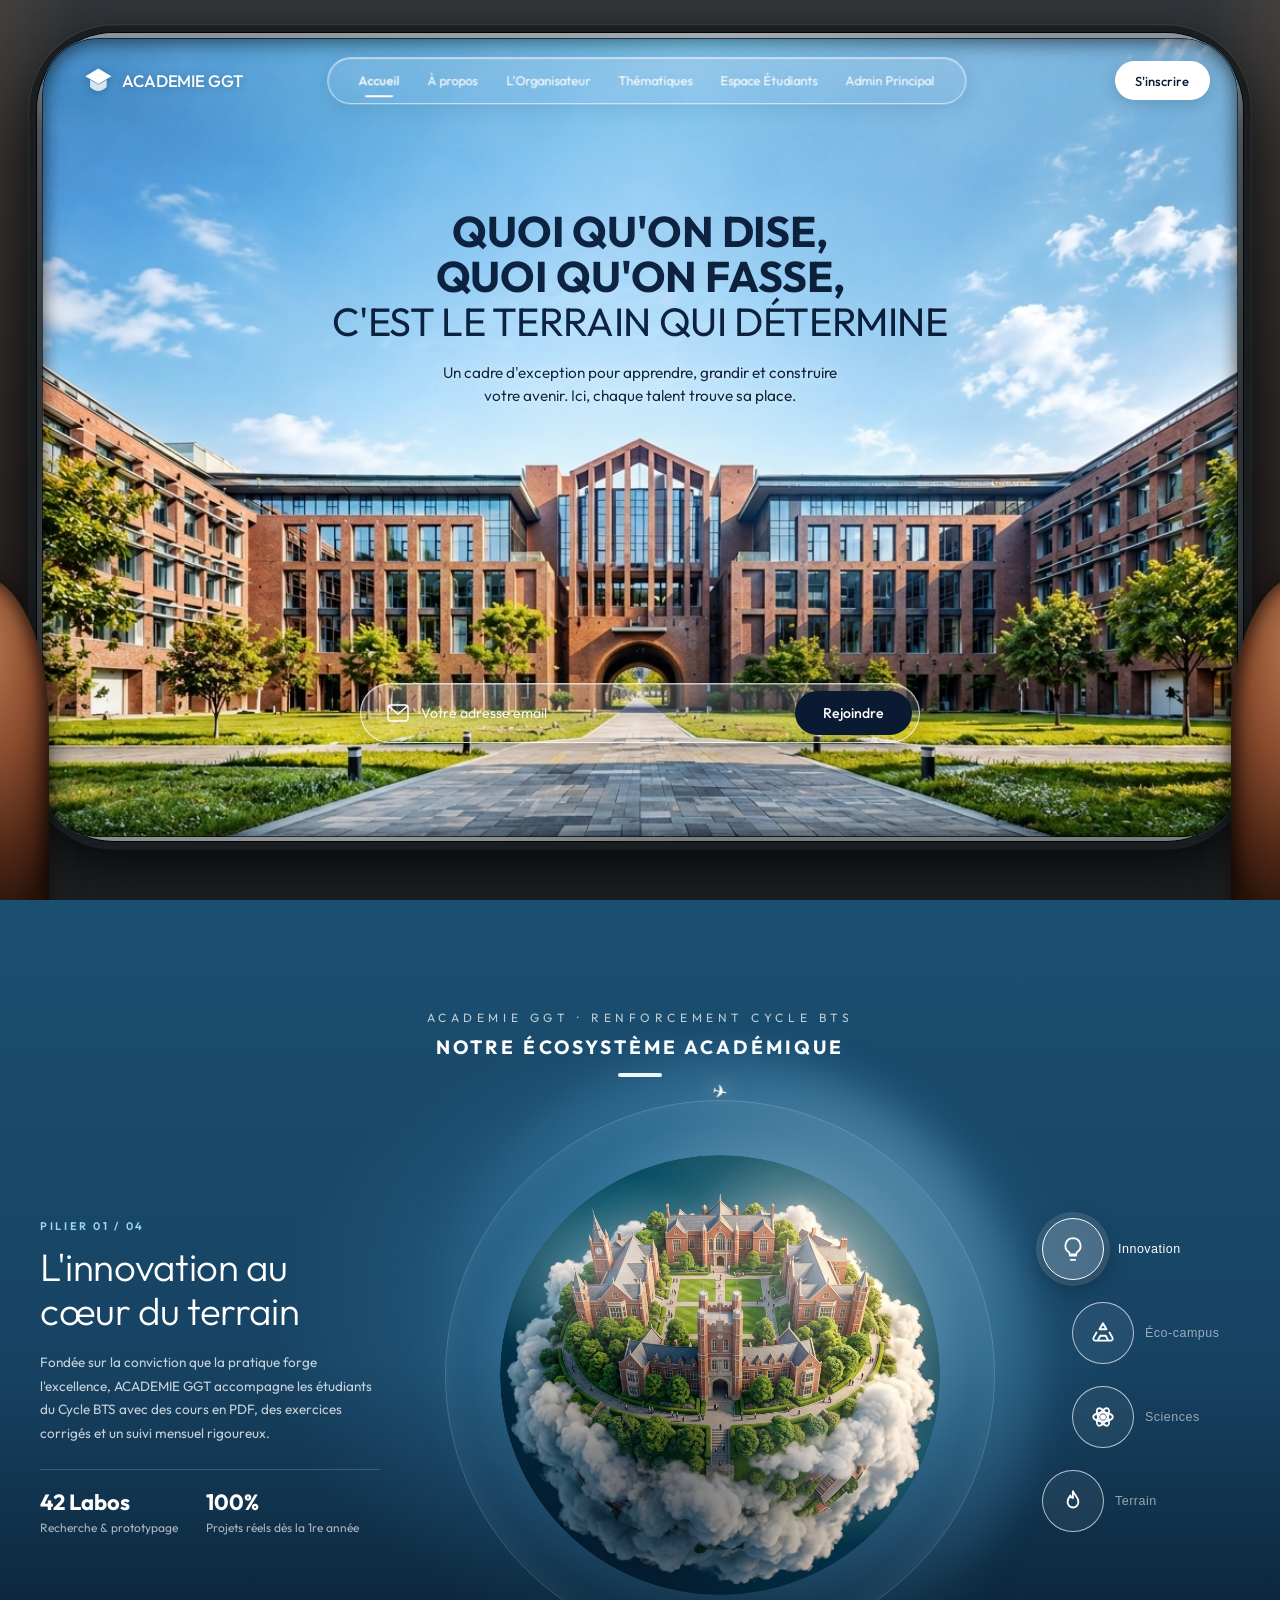
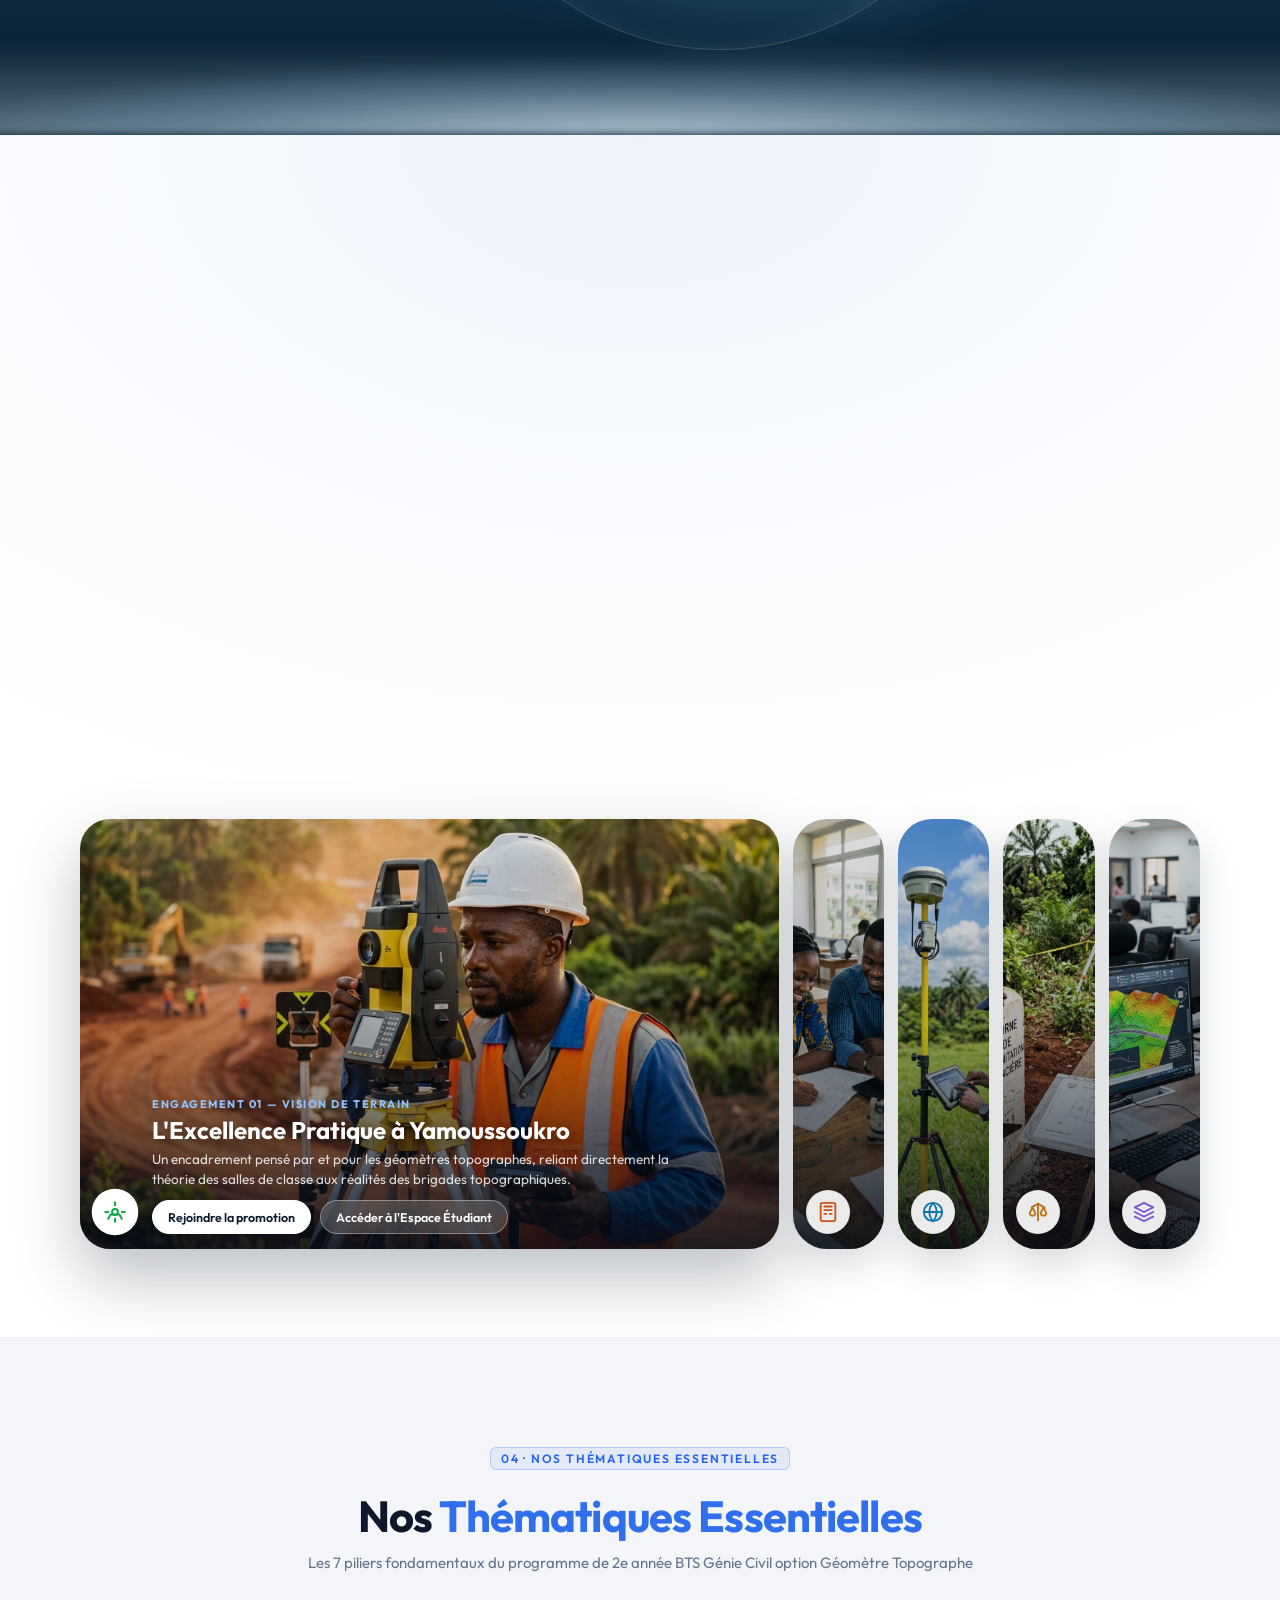
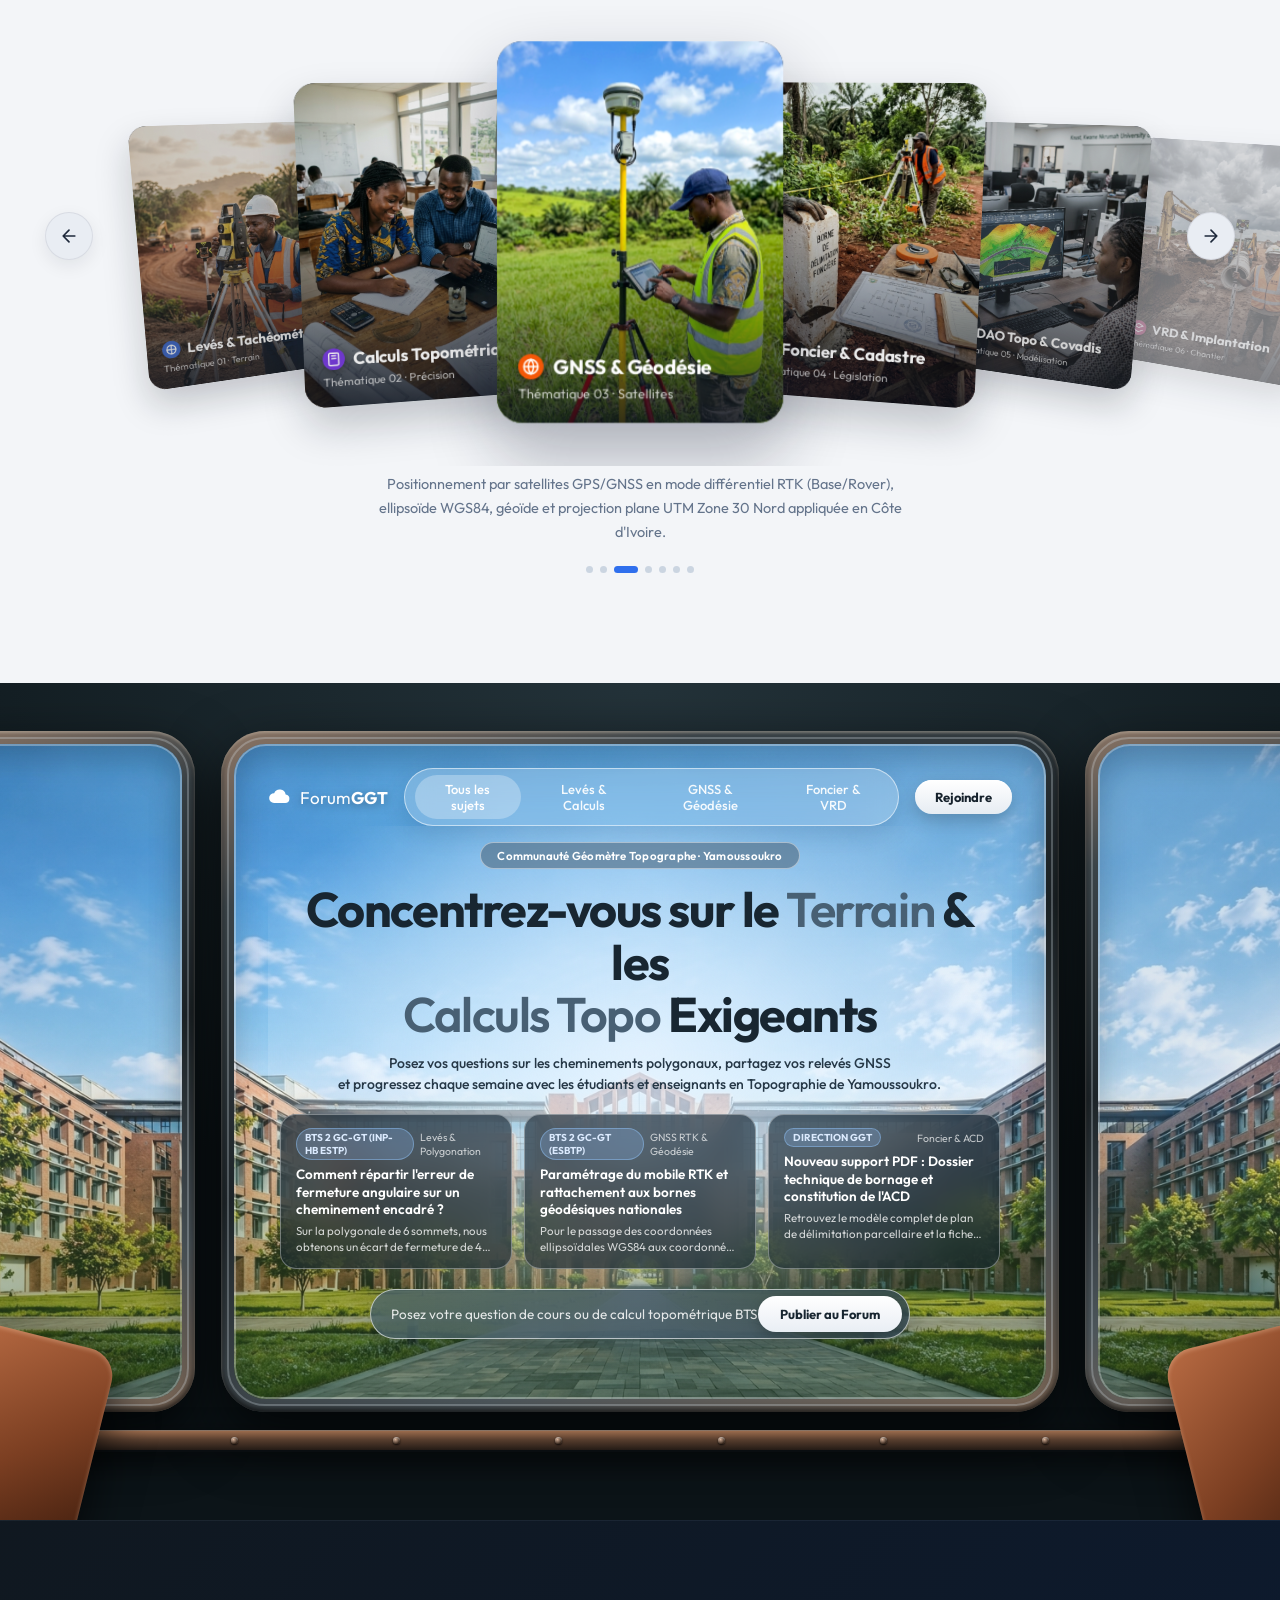
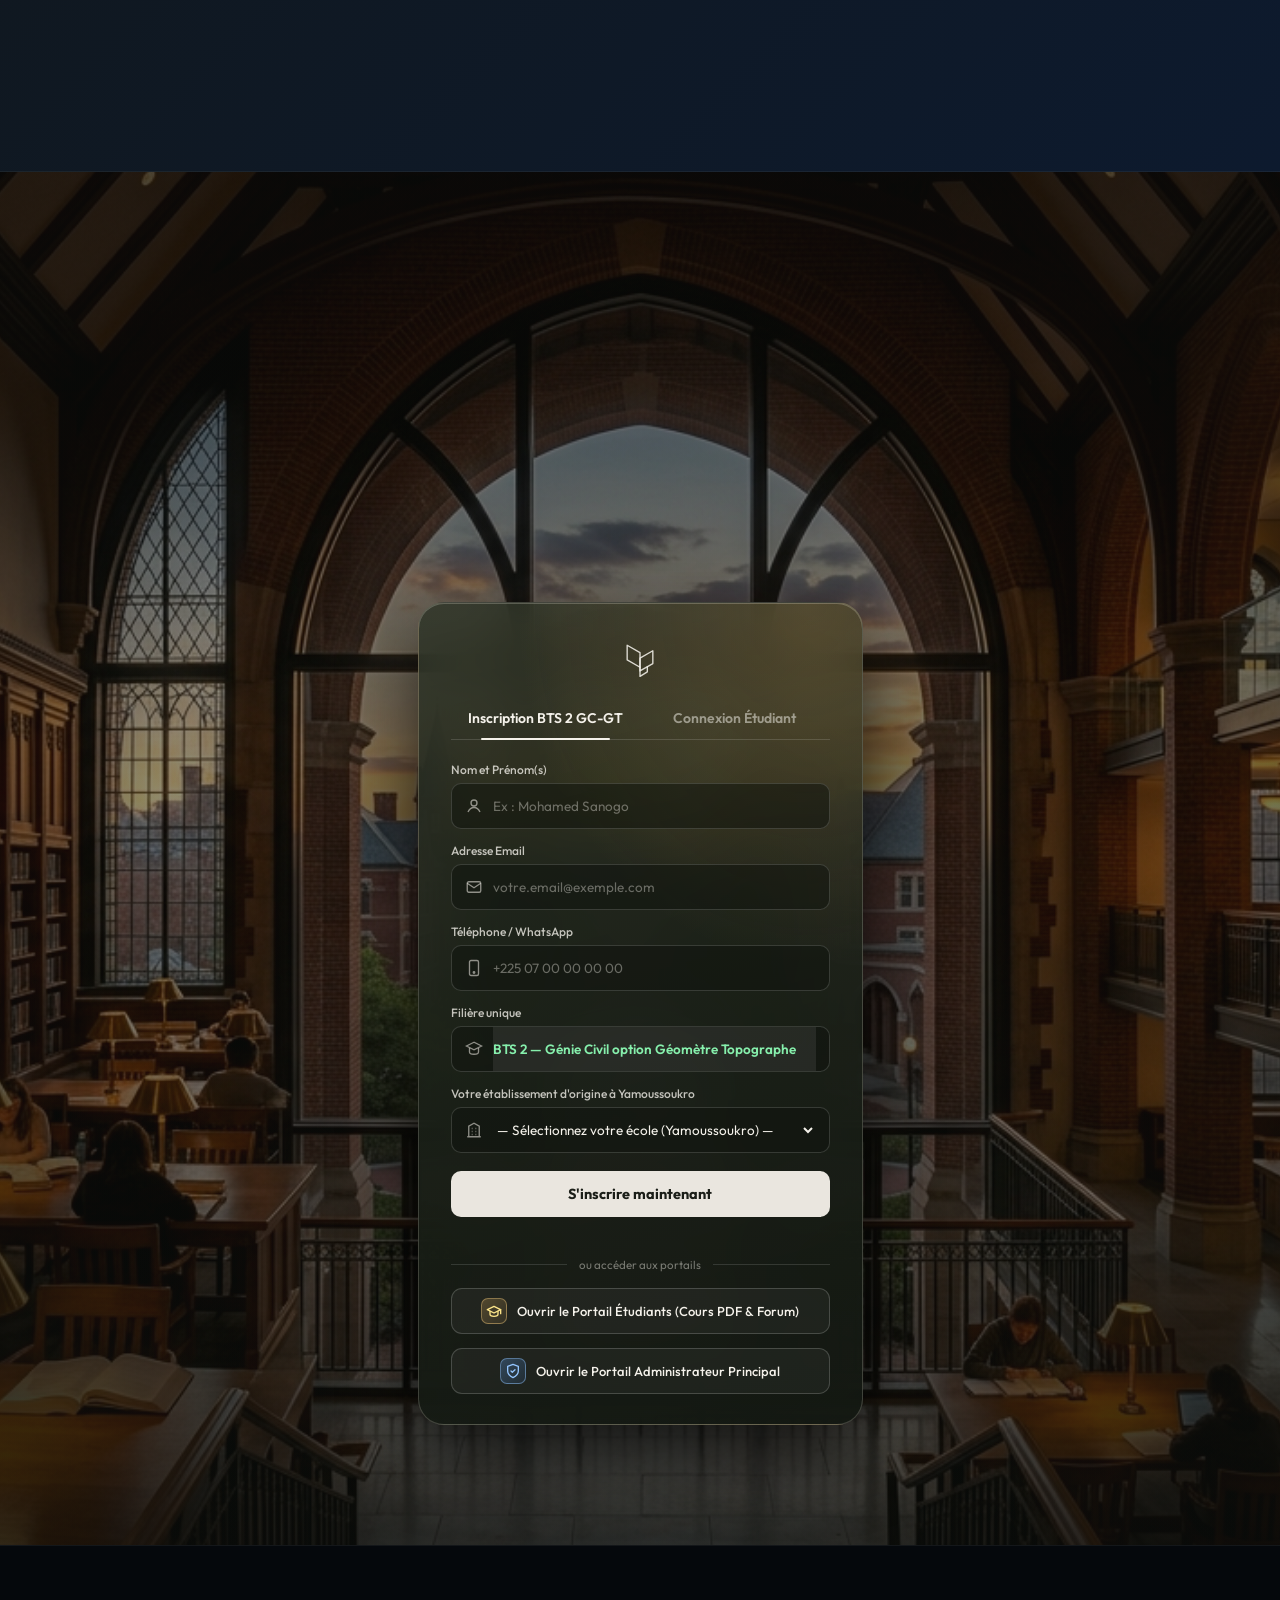
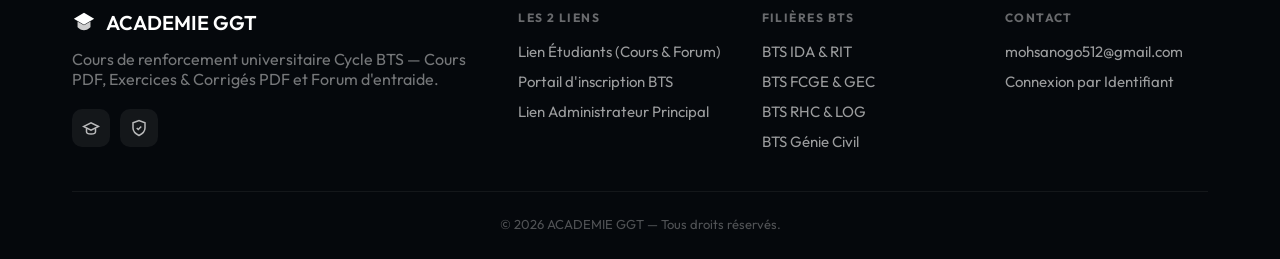
==== commit 4fabd5ad: "fix(mobile): complete overhaul of mobile responsive layout, student cards, tabs isolation, and forum" ====
--- a/index.html
+++ b/index.html
@@ -7,7 +7,7 @@
   <link rel="preconnect" href="https://fonts.googleapis.com" />
   <link rel="preconnect" href="https://fonts.gstatic.com" crossorigin />
   <link href="https://fonts.googleapis.com/css2?family=Outfit:wght@300;400;500;600;700;800&family=Inter:wght@400;500;600;700&display=swap" rel="stylesheet" />
-  <link rel="stylesheet" href="style.css?v=4" />
+  <link rel="stylesheet" href="style.css?v=20261016_2" />
 </head>
 <body>
 
--- a/style.css
+++ b/style.css
@@ -560,7 +560,14 @@
   width: 88%;
   height: 88%;
   border-radius: 50%;
+  -webkit-clip-path: circle(50% at 50% 50%);
+  clip-path: circle(50% at 50% 50%);
+  -webkit-mask-image: -webkit-radial-gradient(white, black);
+  mask-image: radial-gradient(white, black);
   overflow: hidden;
+  isolation: isolate;
+  -webkit-transform: translateZ(0);
+  transform: translateZ(0);
   box-shadow:
     0 35px 75px rgba(3, 14, 26, .72),
     0 0 55px rgba(145, 218, 255, .32),
@@ -572,6 +579,11 @@
 .planet-sphere img {
   width: 100%;
   height: 100%;
+  border-radius: 50%;
+  -webkit-clip-path: circle(50% at 50% 50%);
+  clip-path: circle(50% at 50% 50%);
+  -webkit-transform: translateZ(0);
+  transform: translateZ(0);
   object-fit: cover;
   transform: scale(1.22) rotate(var(--globe-rot, 0deg));
   animation: globeSpin 80s linear infinite;
@@ -1396,7 +1408,7 @@
       rgba(186, 220, 247, 0.18) 52%,
       rgba(82, 118, 62, 0.38) 78%,
       rgba(48, 74, 36, 0.58) 100%),
-    url('images/campus.png');
+    url('images/campus.jpg');
   background-size: cover;
   background-position: center 58%;
   box-shadow:
@@ -1946,38 +1958,315 @@
    ═══════════════════════════════════════════════════════════════ */
 @media (max-width: 1023px) {
   .nav-pill { gap: 16px; padding: 9px 18px; }
+  .grid-3 { grid-template-columns: 1fr; }
+  .stats-row { grid-template-columns: repeat(2, 1fr); }
+  .footer-top { grid-template-columns: 1fr 1fr; }
+}
+
+@media (max-width: 900px) {
+  /* ── 01. PLANÈTE & HERO ── */
   .planet-stage {
     grid-template-columns: 1fr;
     text-align: center;
-    gap: 36px;
-  }
-  .planet-metrics { justify-content: center; }
-  .planet-center { width: min(420px, 78vw); }
+    gap: 22px;
+    padding-top: 10px;
+  }
+  .planet-metrics {
+    justify-content: center;
+    gap: 28px;
+    margin: 14px auto;
+  }
+  .planet-metrics strong { font-size: 28px; }
+  .planet-metrics span { font-size: 11.5px; }
+  .planet-center {
+    width: min(340px, 82vw);
+    margin: 10px auto;
+  }
   .planet-nodes {
     flex-direction: row;
     justify-content: center;
-    gap: 18px;
-  }
+    gap: 14px;
+    margin-top: 16px;
+  }
+  .planet-node { width: 50px; height: 50px; }
   .planet-node:nth-child(n) { transform: none; }
   .planet-node .node-label { display: none; }
 
+  /* ── 02. PRÉSENTATION DE L'ORGANISATEUR & CARRIERES (tf.jpeg) ── */
+  .organizer-spotlight {
+    grid-template-columns: 1fr;
+    border-radius: 22px;
+    margin-bottom: 20px;
+    overflow: hidden;
+  }
+  .organizer-badge-col {
+    border-right: none;
+    border-bottom: 1px solid rgba(226, 232, 240, 0.85);
+    padding: 24px 18px;
+  }
+  .organizer-bio-col {
+    padding: 22px 18px;
+  }
+  .organizer-kpis {
+    grid-template-columns: repeat(2, 1fr);
+    gap: 10px;
+    margin-top: 14px;
+  }
+  .org-kpi {
+    padding: 10px;
+    border-radius: 12px;
+  }
+  .org-kpi strong { font-size: 17px; }
+  .org-kpi span { font-size: 10.5px; }
+
+  /* Accordéon vertical élégant pour les 5 cartes sur mobile */
   .exp-cards {
+    display: flex;
     flex-direction: column;
-    height: 680px;
-  }
-  .exp-info { min-width: 0; }
-
+    height: auto;
+    gap: 10px;
+    margin: 18px 0 0;
+  }
+  .exp-card {
+    flex: none;
+    width: 100%;
+    min-width: 0;
+    height: 74px;
+    min-height: 74px;
+    border-radius: 18px;
+    filter: saturate(0.95) brightness(0.95);
+    transition: height 0.45s cubic-bezier(0.22, 1, 0.36, 1), border-radius 0.35s ease, box-shadow 0.35s ease;
+  }
+  .exp-card.is-active {
+    flex: none;
+    height: 410px;
+    min-height: 410px;
+    border-radius: 22px;
+    filter: saturate(1.06) brightness(1);
+    box-shadow: 0 16px 40px rgba(11, 25, 44, 0.35);
+  }
+  .exp-card-shade {
+    opacity: 0.94;
+  }
+  .exp-card-content {
+    position: absolute;
+    left: 12px;
+    right: 14px;
+    top: 15px;
+    bottom: 15px;
+    display: flex;
+    align-items: center;
+    gap: 12px;
+  }
+  .exp-card.is-active .exp-card-content {
+    top: auto;
+    bottom: 16px;
+    align-items: flex-end;
+  }
+  .exp-icon {
+    width: 44px;
+    height: 44px;
+    min-width: 44px;
+  }
+  /* Carte inactive sur mobile : montre clairement l'icône + le TITRE */
+  .exp-card:not(.is-active) .exp-info {
+    display: flex;
+    flex-direction: column;
+    gap: 2px;
+    opacity: 1;
+    transform: none;
+    pointer-events: auto;
+    min-width: 0;
+    flex: 1;
+  }
+  .exp-card:not(.is-active) .exp-tag,
+  .exp-card:not(.is-active) .exp-sub,
+  .exp-card:not(.is-active) .exp-actions,
+  .exp-card:not(.is-active) .exp-pill-btn {
+    display: none !important;
+  }
+  .exp-card:not(.is-active) .exp-title {
+    font-size: 14.5px;
+    font-weight: 700;
+    color: #ffffff;
+    line-height: 1.25;
+    white-space: nowrap;
+    overflow: hidden;
+    text-overflow: ellipsis;
+    display: block;
+  }
+  /* Carte active sur mobile : détails complets */
+  .exp-card.is-active .exp-info {
+    display: flex;
+    flex-direction: column;
+    gap: 6px;
+    opacity: 1;
+    transform: none;
+    pointer-events: auto;
+    min-width: 0;
+    flex: 1;
+  }
+  .exp-card.is-active .exp-tag {
+    display: block;
+    font-size: 10px;
+  }
+  .exp-card.is-active .exp-title {
+    font-size: 18px;
+    line-height: 1.24;
+    display: block;
+    white-space: normal;
+  }
+  .exp-card.is-active .exp-sub {
+    display: block;
+    font-size: 12.5px;
+    line-height: 1.45;
+    color: rgba(255, 255, 255, 0.9);
+  }
+  .exp-card.is-active .exp-actions {
+    display: flex;
+    flex-wrap: wrap;
+    gap: 8px;
+    margin-top: 4px;
+  }
+  .exp-card.is-active .exp-pill-btn {
+    display: inline-flex;
+    align-self: flex-start;
+    padding: 7px 16px;
+    font-size: 11.5px;
+  }
+
+  /* ── 03. FORUM ACADÉMIQUE / CABINE (xf.jpeg) ── */
+  .sec-forum-cabin {
+    padding: 24px 0 36px;
+  }
+  .cabin-wall {
+    padding: 10px 0 16px;
+  }
   .cabin-windows-row {
     grid-template-columns: 1fr;
-    padding: 0 16px;
-  }
-  .cabin-win-side { display: none; }
-  .cabin-forum-cards { grid-template-columns: 1fr; }
-  .cabin-topbar { flex-wrap: wrap; justify-content: center; }
-
-  .grid-3 { grid-template-columns: 1fr; }
-  .stats-row { grid-template-columns: repeat(2, 1fr); }
-  .footer-top { grid-template-columns: 1fr 1fr; }
+    padding: 0 10px;
+    min-height: auto;
+    gap: 0;
+  }
+  .cabin-win-side {
+    display: none !important;
+  }
+  /* SUPPRESSION DES SIÈGES ET DU RAIL QUI MASQUAIENT LE BAS SUR MOBILE */
+  .cabin-seat {
+    display: none !important;
+  }
+  .cabin-sill {
+    display: none !important;
+  }
+  .cabin-win {
+    border-radius: 24px;
+    padding: 6px;
+    box-shadow: 0 12px 30px rgba(0, 0, 0, 0.55);
+  }
+  .cabin-win::before {
+    border-radius: 20px;
+    inset: 3px;
+  }
+  .cabin-win-glass {
+    min-height: auto;
+    border-radius: 18px;
+    padding: 16px 12px 20px;
+    gap: 14px;
+  }
+  .cabin-topbar {
+    flex-direction: column;
+    align-items: center;
+    gap: 10px;
+    width: 100%;
+  }
+  .cabin-brand {
+    font-size: 16px;
+  }
+  .cabin-nav-pill {
+    max-width: 100%;
+    overflow-x: auto;
+    white-space: nowrap;
+    padding: 4px 6px;
+    gap: 4px;
+    scrollbar-width: none;
+    -webkit-overflow-scrolling: touch;
+  }
+  .cabin-nav-pill::-webkit-scrollbar {
+    display: none;
+  }
+  .cabin-filter {
+    font-size: 11.5px;
+    padding: 5px 10px;
+    white-space: nowrap;
+    flex-shrink: 0;
+  }
+  .cabin-start-btn {
+    font-size: 12px;
+    padding: 7px 16px;
+    align-self: center;
+  }
+  .cabin-hero-center {
+    max-width: 100%;
+    padding: 12px 4px 4px;
+    border-radius: 18px;
+  }
+  .cabin-sub-badge {
+    font-size: 10.5px;
+    padding: 4px 12px;
+    margin-bottom: 8px;
+    white-space: normal;
+    line-height: 1.3;
+  }
+  .cabin-headline {
+    font-size: clamp(19px, 5.6vw, 25px);
+    line-height: 1.22;
+    margin-bottom: 8px;
+    word-break: normal;
+    overflow-wrap: break-word;
+  }
+  .cabin-subtext {
+    font-size: 12px;
+    line-height: 1.48;
+    margin-bottom: 12px;
+    padding: 0 2px;
+    word-break: normal;
+    overflow-wrap: break-word;
+  }
+  .cabin-forum-cards {
+    grid-template-columns: 1fr;
+    gap: 8px;
+    margin-bottom: 12px;
+  }
+  .cabin-fcard {
+    padding: 10px 12px;
+    border-radius: 14px;
+  }
+  .cabin-fcard h4 {
+    font-size: 12.5px;
+    line-height: 1.3;
+  }
+  .cabin-fcard p {
+    font-size: 11px;
+    line-height: 1.38;
+  }
+  .cabin-input-bar {
+    max-width: 100%;
+    padding: 5px 6px 5px 12px;
+    gap: 6px;
+  }
+  .cabin-input-bar input {
+    font-size: 12px;
+    min-width: 0;
+  }
+  .cabin-input-bar input::placeholder {
+    font-size: 11px;
+  }
+  .cabin-waitlist-btn {
+    padding: 8px 13px;
+    font-size: 11px;
+    white-space: nowrap;
+    flex-shrink: 0;
+  }
 }
 
 @media (max-width: 768px) {
@@ -2018,11 +2307,104 @@
   .ccard { flex: 0 0 230px; height: 310px; margin: 0 -12px; }
   .carousel-track { padding: 36px calc(50% - 115px) 44px; }
 
-  .section { padding: 72px 0; }
-  .wrap { padding: 0 20px; }
+  .section { padding: 56px 0; }
+  .wrap { padding: 0 16px; }
   .stat-n { font-size: 40px; }
   .footer-top { grid-template-columns: 1fr; }
-}
+
+  /* ── Fix Section 05 : Cabine Panoramique & Forum Mobile (xf.jpeg) ── */
+  .cabin-seat { display: none !important; }
+  .cabin-sill { display: none !important; }
+  .cabin-wall { padding: 10px 0 24px !important; }
+  .cabin-hero-center {
+    padding: 14px 10px 10px !important;
+    border-radius: 20px !important;
+    max-width: 100% !important;
+  }
+  .cabin-nav-pill {
+    max-width: 100% !important;
+    overflow-x: auto !important;
+    -webkit-overflow-scrolling: touch;
+    white-space: nowrap !important;
+  }
+  .cabin-input-bar {
+    flex-direction: column !important;
+    width: 100% !important;
+    max-width: 100% !important;
+    border-radius: 18px !important;
+    padding: 10px !important;
+    gap: 10px !important;
+    box-sizing: border-box !important;
+  }
+  .cabin-input-bar input {
+    width: 100% !important;
+    text-align: center !important;
+    padding: 8px 10px !important;
+    font-size: 13px !important;
+  }
+  .cabin-waitlist-btn {
+    width: 100% !important;
+    padding: 12px 18px !important;
+    font-size: 13px !important;
+  }
+
+  /* ── Fix Section 02 : Sphère Planète Découpée Circulaire Parfaite (ff.jpeg) ── */
+  .planet-sphere {
+    border-radius: 50% !important;
+    overflow: hidden !important;
+    -webkit-mask-image: -webkit-radial-gradient(circle, white 100%, black 100%) !important;
+    mask-image: radial-gradient(circle, white 100%, black 100%) !important;
+    -webkit-clip-path: circle(50% at 50% 50%) !important;
+    clip-path: circle(50% at 50% 50%) !important;
+    isolation: isolate !important;
+    background: #0b2a44 !important;
+  }
+  .planet-sphere img {
+    border-radius: 50% !important;
+    -webkit-clip-path: circle(50% at 50% 50%) !important;
+    clip-path: circle(50% at 50% 50%) !important;
+    object-fit: cover !important;
+    transform: scale(1.1) !important;
+  }
+
+  /* ── Fix Section 04 : Cartes Engagements Propres & Accordéon Lisible (tf.jpeg) ── */
+  .exp-cards {
+    display: flex !important;
+    flex-direction: column !important;
+    height: auto !important;
+    gap: 12px !important;
+  }
+  .exp-card {
+    height: auto !important;
+    min-height: auto !important;
+    flex: none !important;
+    border-radius: 20px !important;
+    overflow: hidden !important;
+    transition: all 0.35s ease !important;
+  }
+  .exp-card:not(.is-active) {
+    height: 64px !important;
+    cursor: pointer;
+  }
+  .exp-card:not(.is-active) .exp-info {
+    display: none !important;
+  }
+  .exp-card:not(.is-active) .exp-card-content {
+    padding: 12px 16px !important;
+    display: flex !important;
+    align-items: center !important;
+  }
+  .exp-card.is-active {
+    min-height: 380px !important;
+  }
+  .exp-card.is-active .exp-info {
+    opacity: 1 !important;
+    transform: none !important;
+    pointer-events: auto !important;
+    min-width: 0 !important;
+  }
+}
+
 
 /* Menu mobile plein écran */
 .mobile-nav {
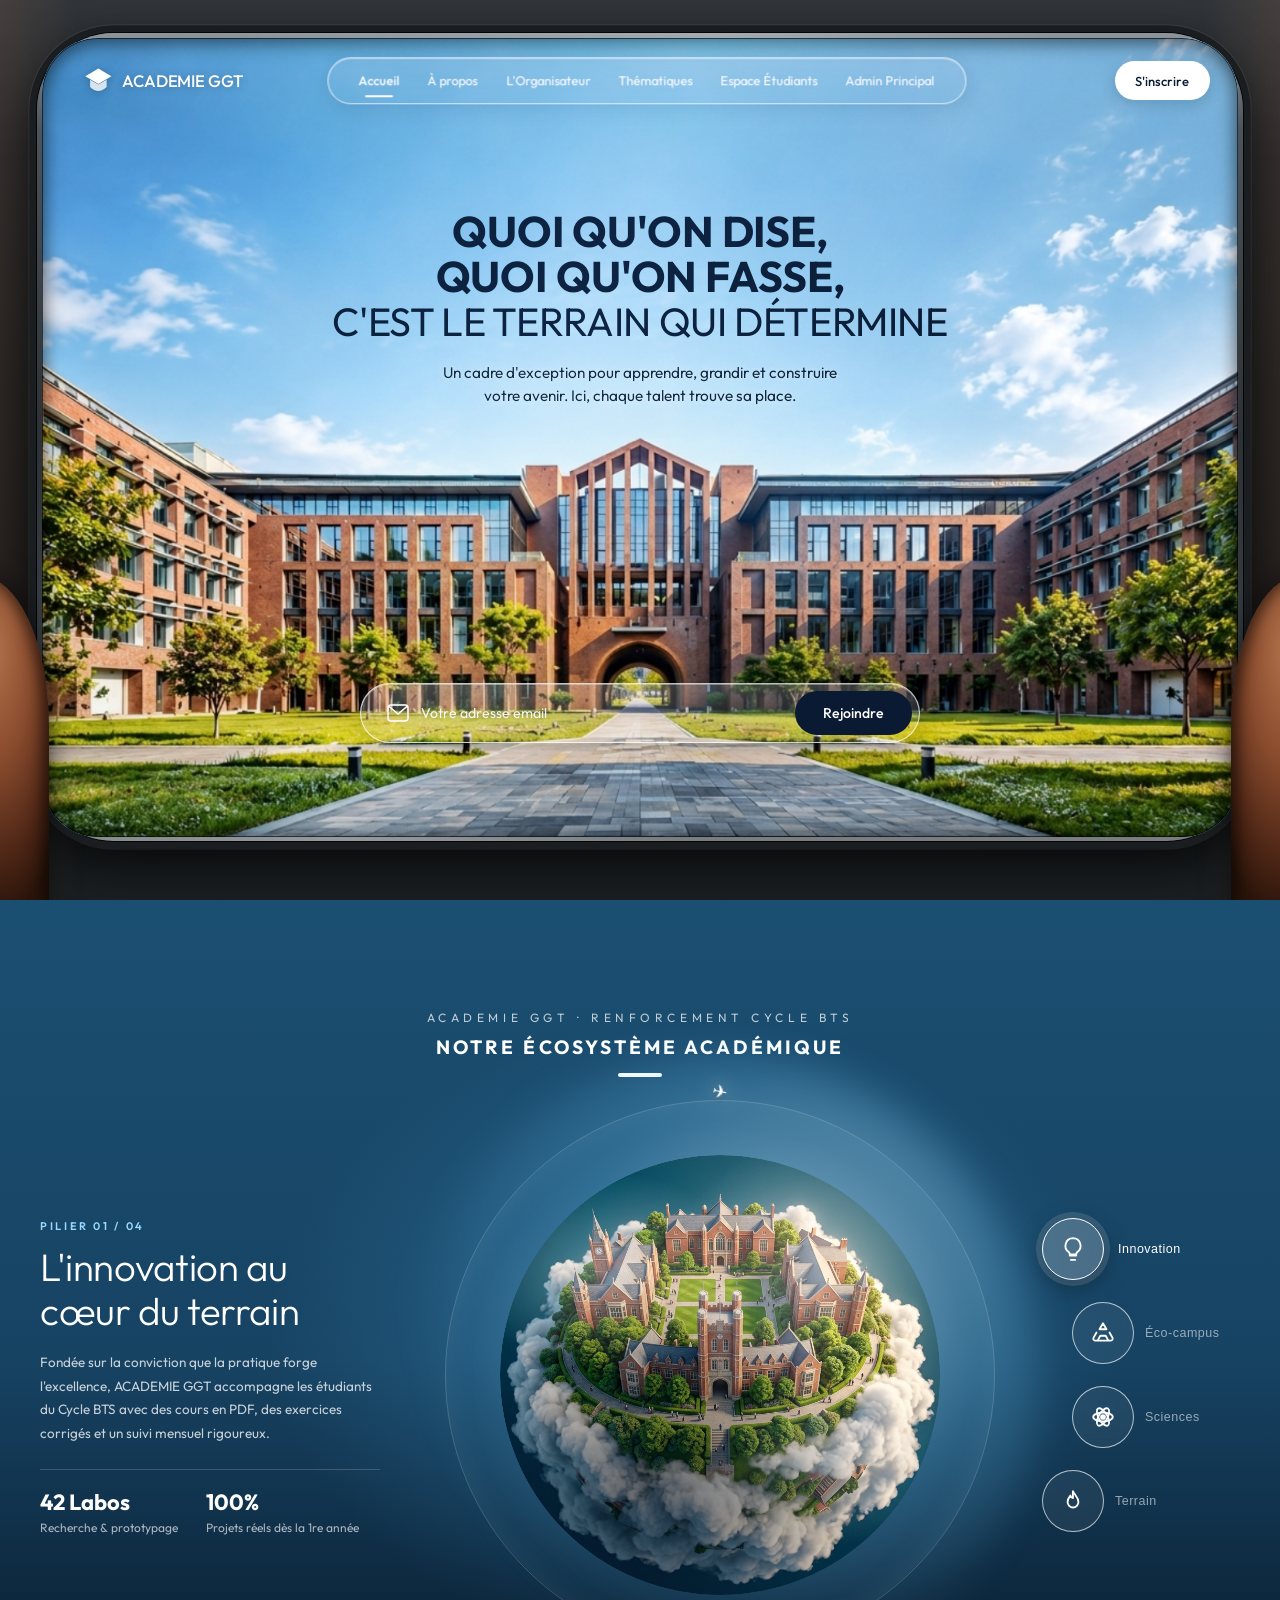
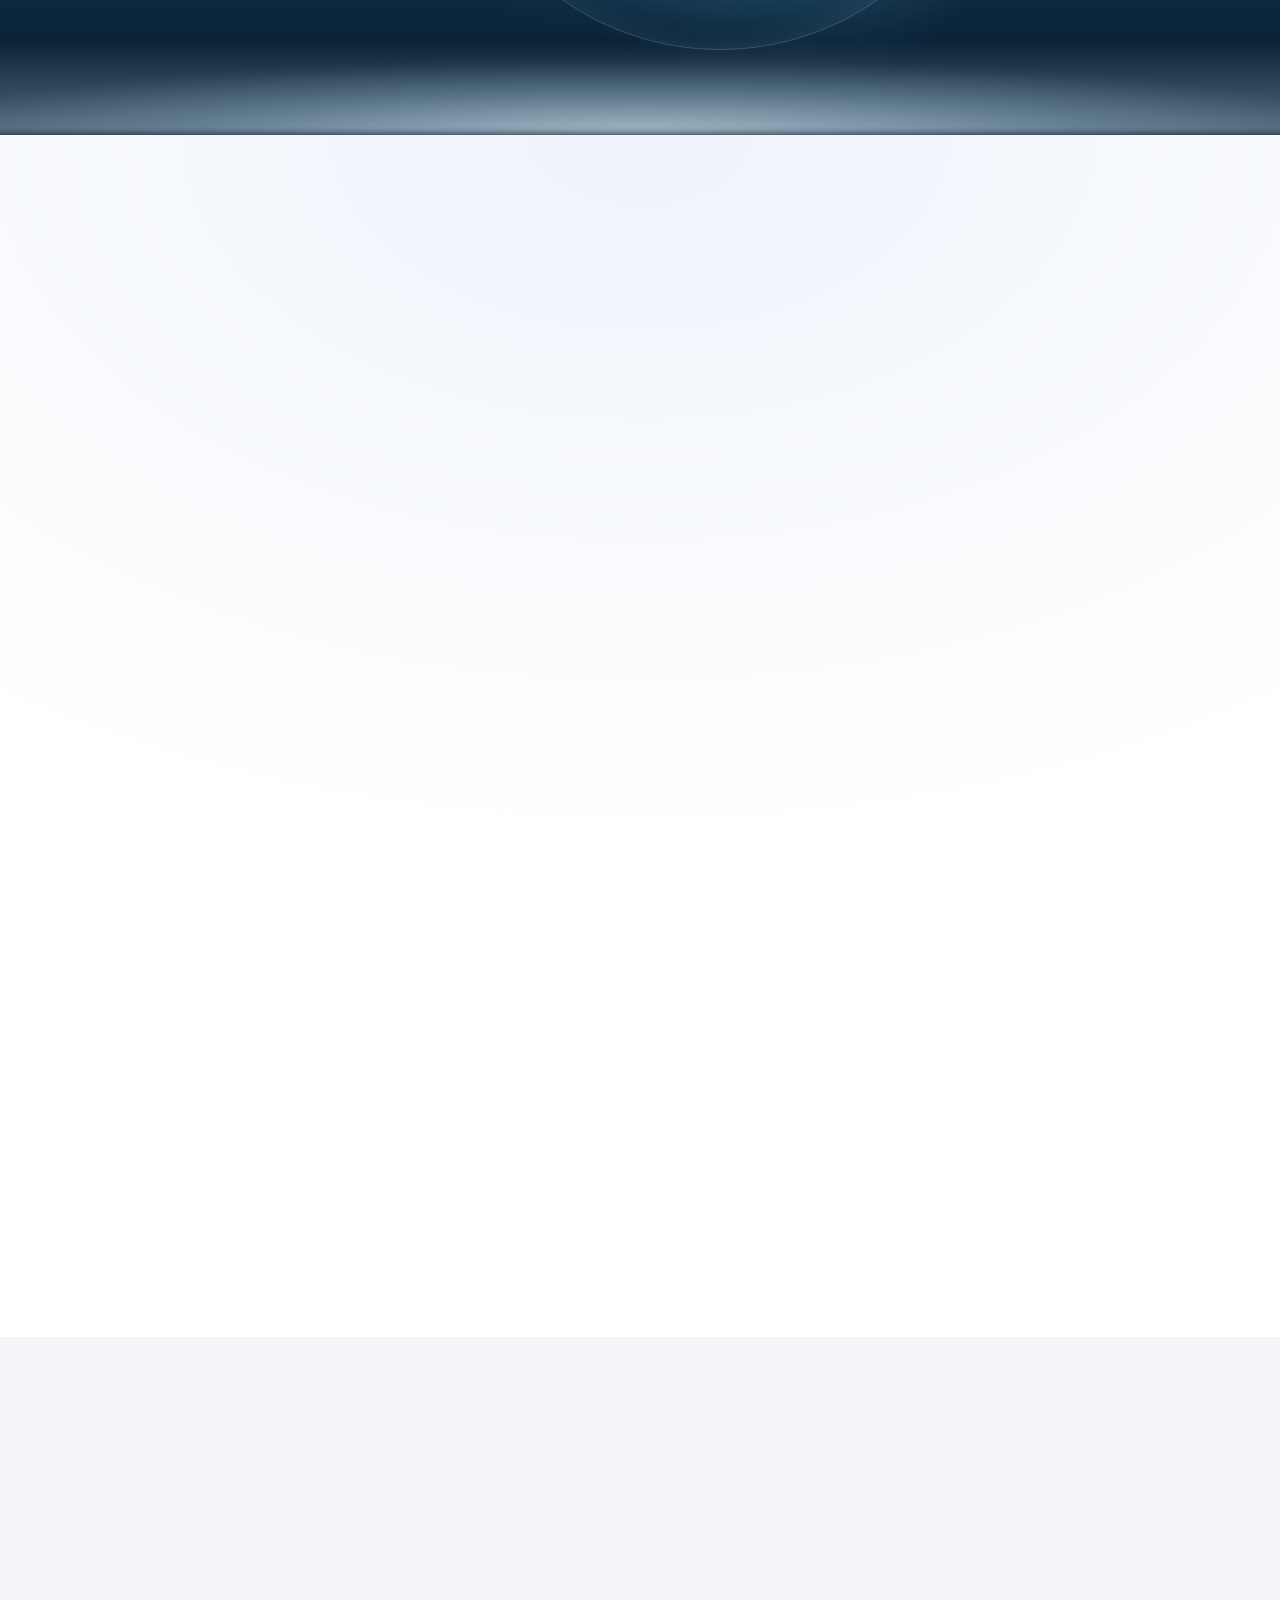
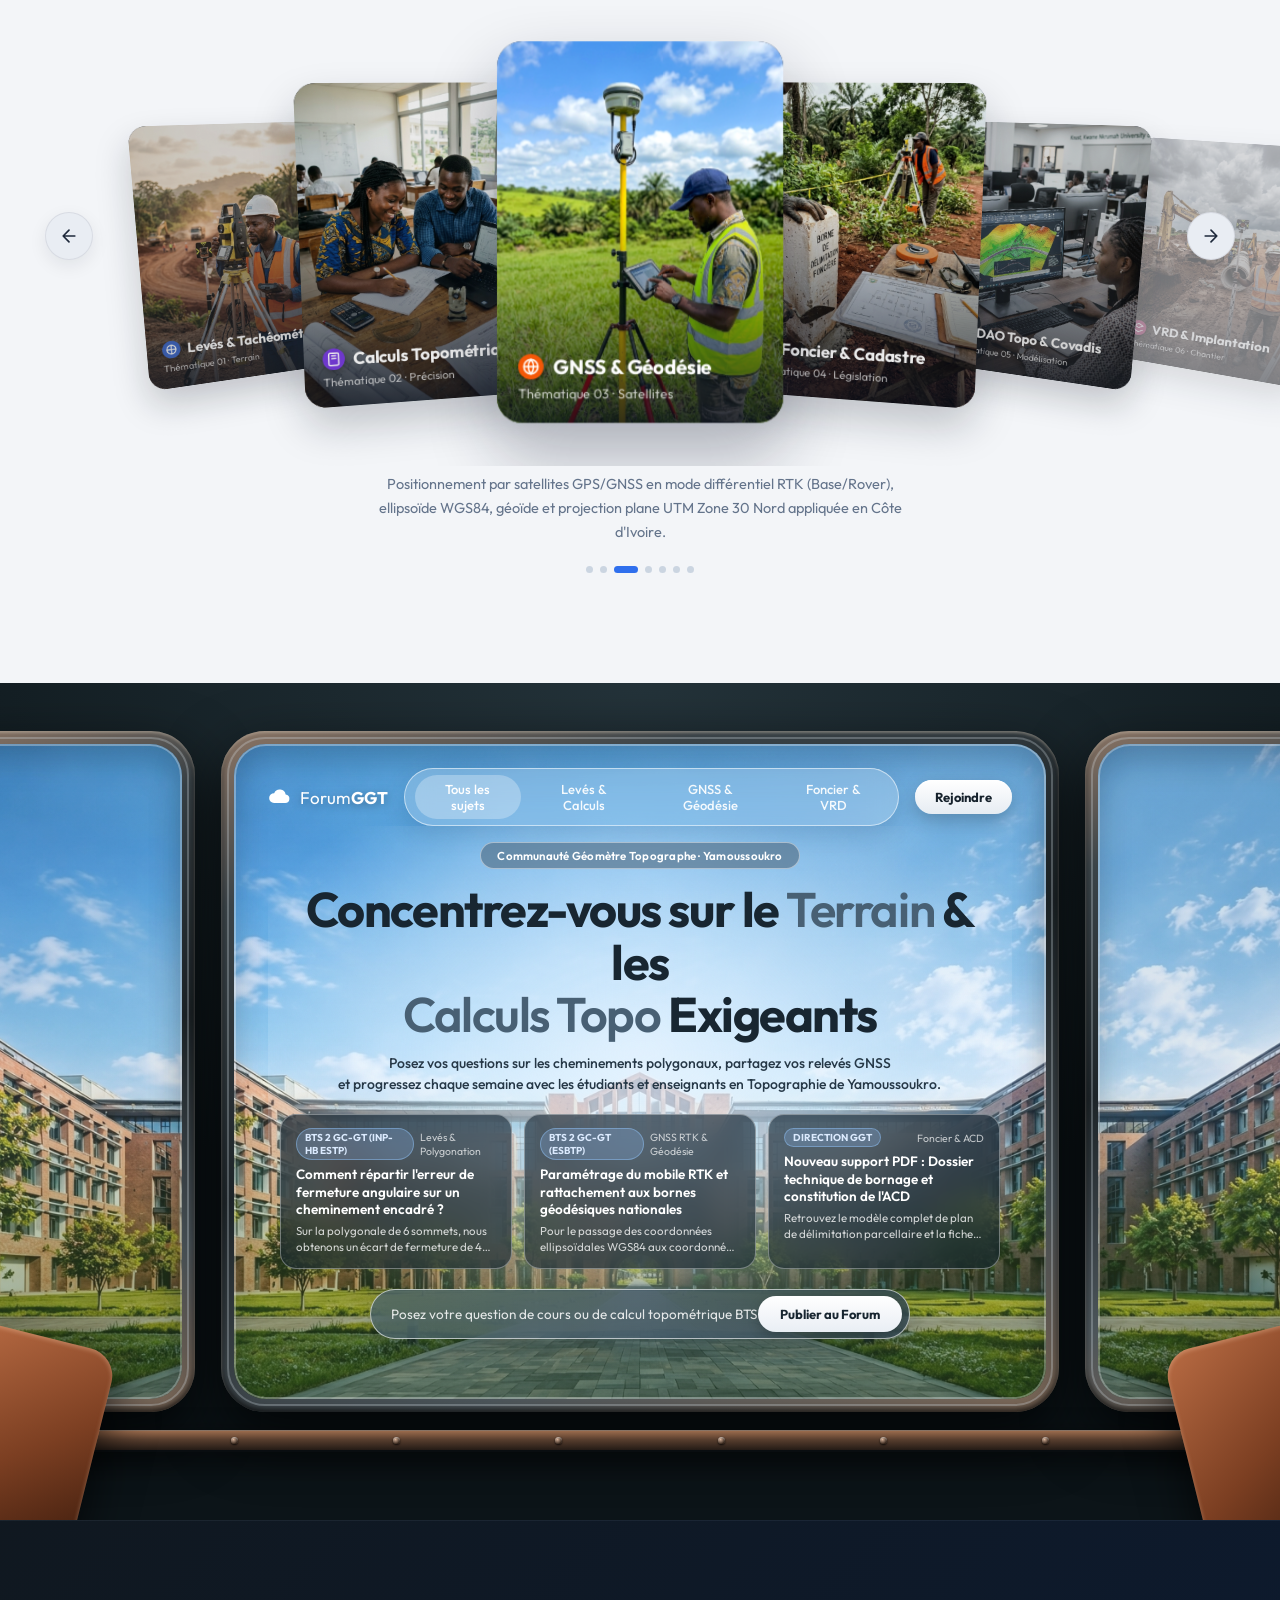
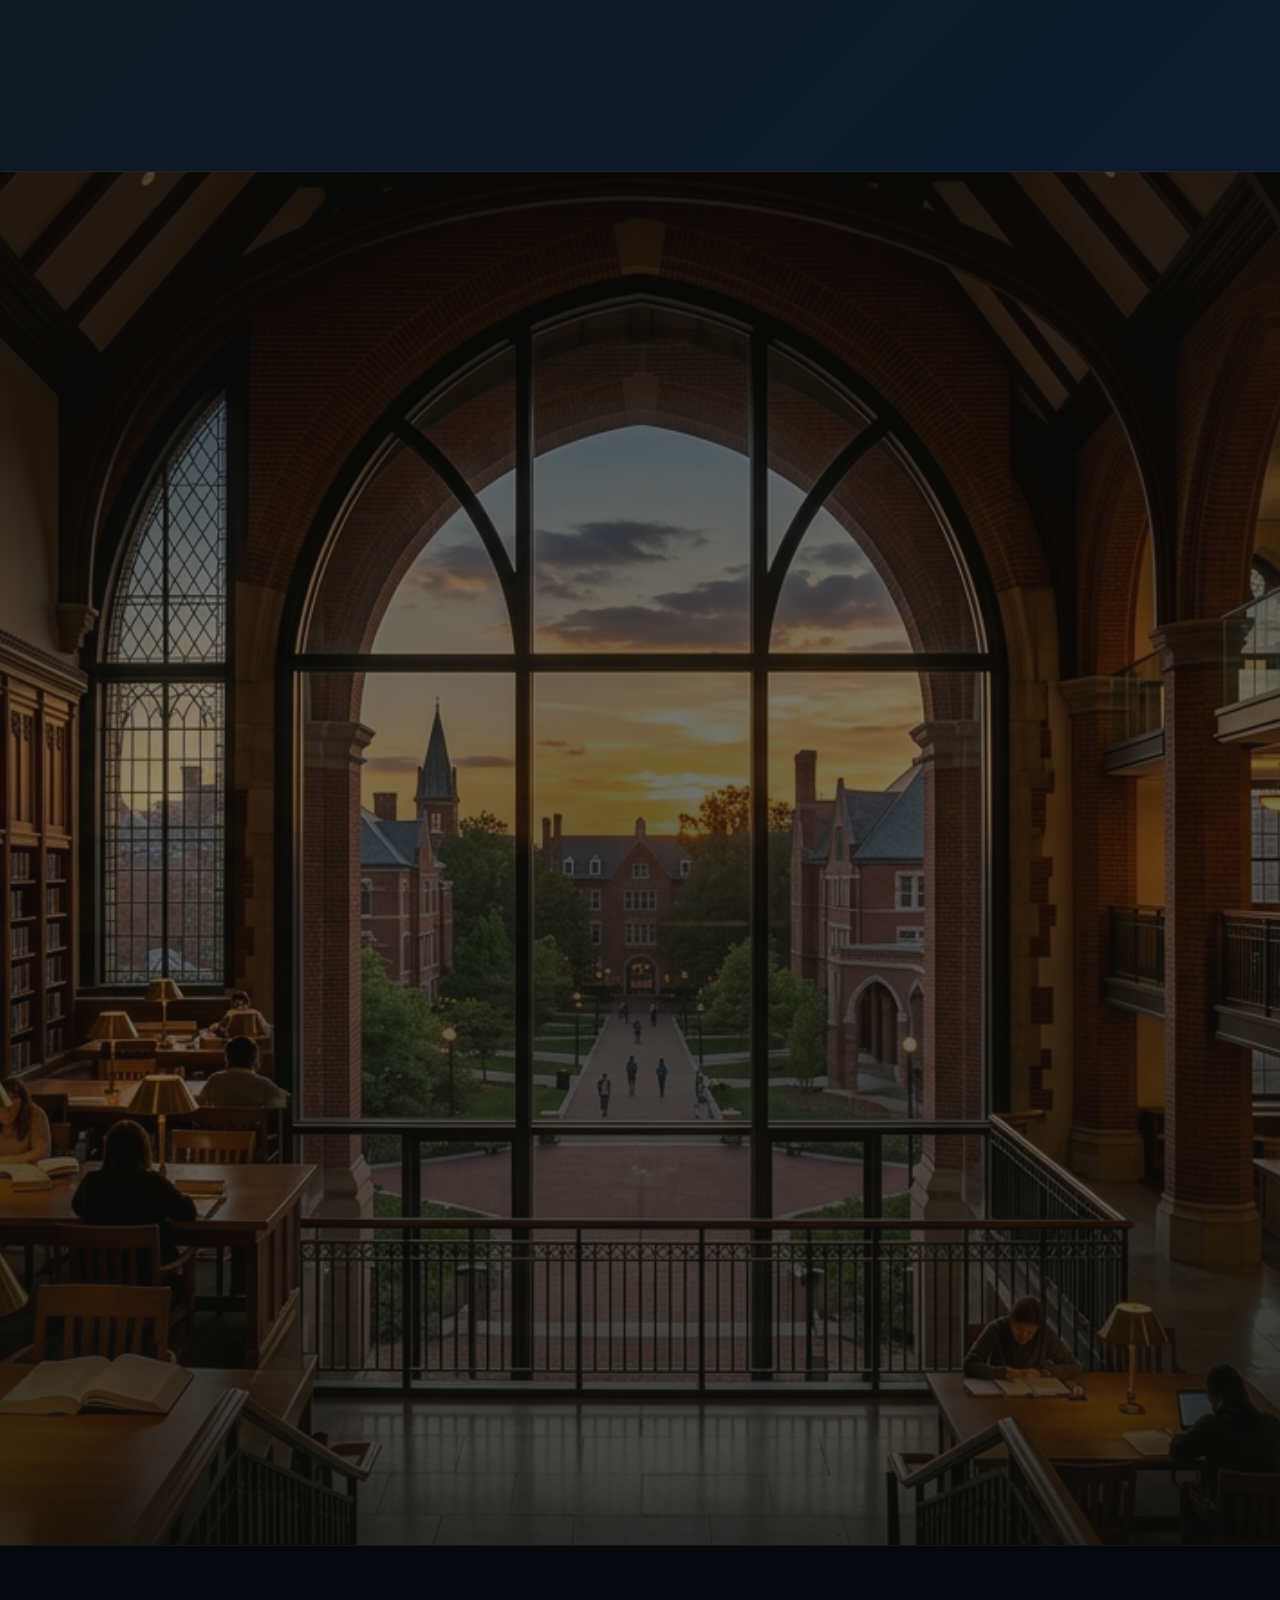
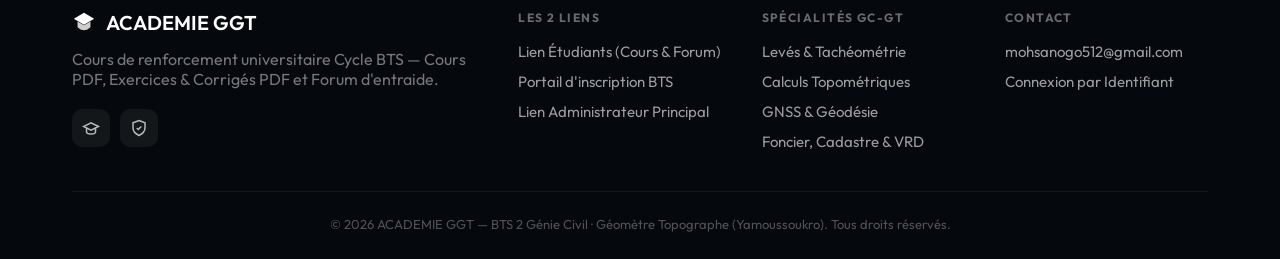
==== commit bd74db1f: "chore(prod): refonte animations admin, configuration Netlify et passage en production 100% operation" ====
--- a/index.html
+++ b/index.html
@@ -760,13 +760,14 @@
           </div>
         </div>
         <div class="fcol"><h4>Les 2 Liens</h4><ul><li><a href="etudiant.html">Lien Étudiants (Cours & Forum)</a></li><li><a href="etudiant.html?tab=register">Portail d'inscription BTS</a></li><li><a href="admin.html">Lien Administrateur Principal</a></li></ul></div>
-        <div class="fcol"><h4>Filières BTS</h4><ul><li><a href="#formations">BTS IDA & RIT</a></li><li><a href="#formations">BTS FCGE & GEC</a></li><li><a href="#formations">BTS RHC & LOG</a></li><li><a href="#formations">BTS Génie Civil</a></li></ul></div>
+        <div class="fcol"><h4>Spécialités GC-GT</h4><ul><li><a href="#thematiques">Levés & Tachéométrie</a></li><li><a href="#thematiques">Calculs Topométriques</a></li><li><a href="#thematiques">GNSS & Géodésie</a></li><li><a href="#thematiques">Foncier, Cadastre & VRD</a></li></ul></div>
         <div class="fcol"><h4>Contact</h4><ul><li><a href="mailto:mohsanogo512@gmail.com">mohsanogo512@gmail.com</a></li><li><a href="etudiant.html">Connexion par Identifiant</a></li></ul></div>
       </div>
-      <div class="footer-bottom"><p>© 2026 ACADEMIE GGT — Tous droits réservés.</p></div>
+      <div class="footer-bottom"><p>© 2026 ACADEMIE GGT — BTS 2 Génie Civil · Géomètre Topographe (Yamoussoukro). Tous droits réservés.</p></div>
     </div>
   </footer>
 
-  <script src="script.js?v=4"></script>
+  <script src="ggt-data.js?v=20261021_1"></script>
+  <script src="script.js?v=20261021_1"></script>
 </body>
 </html>
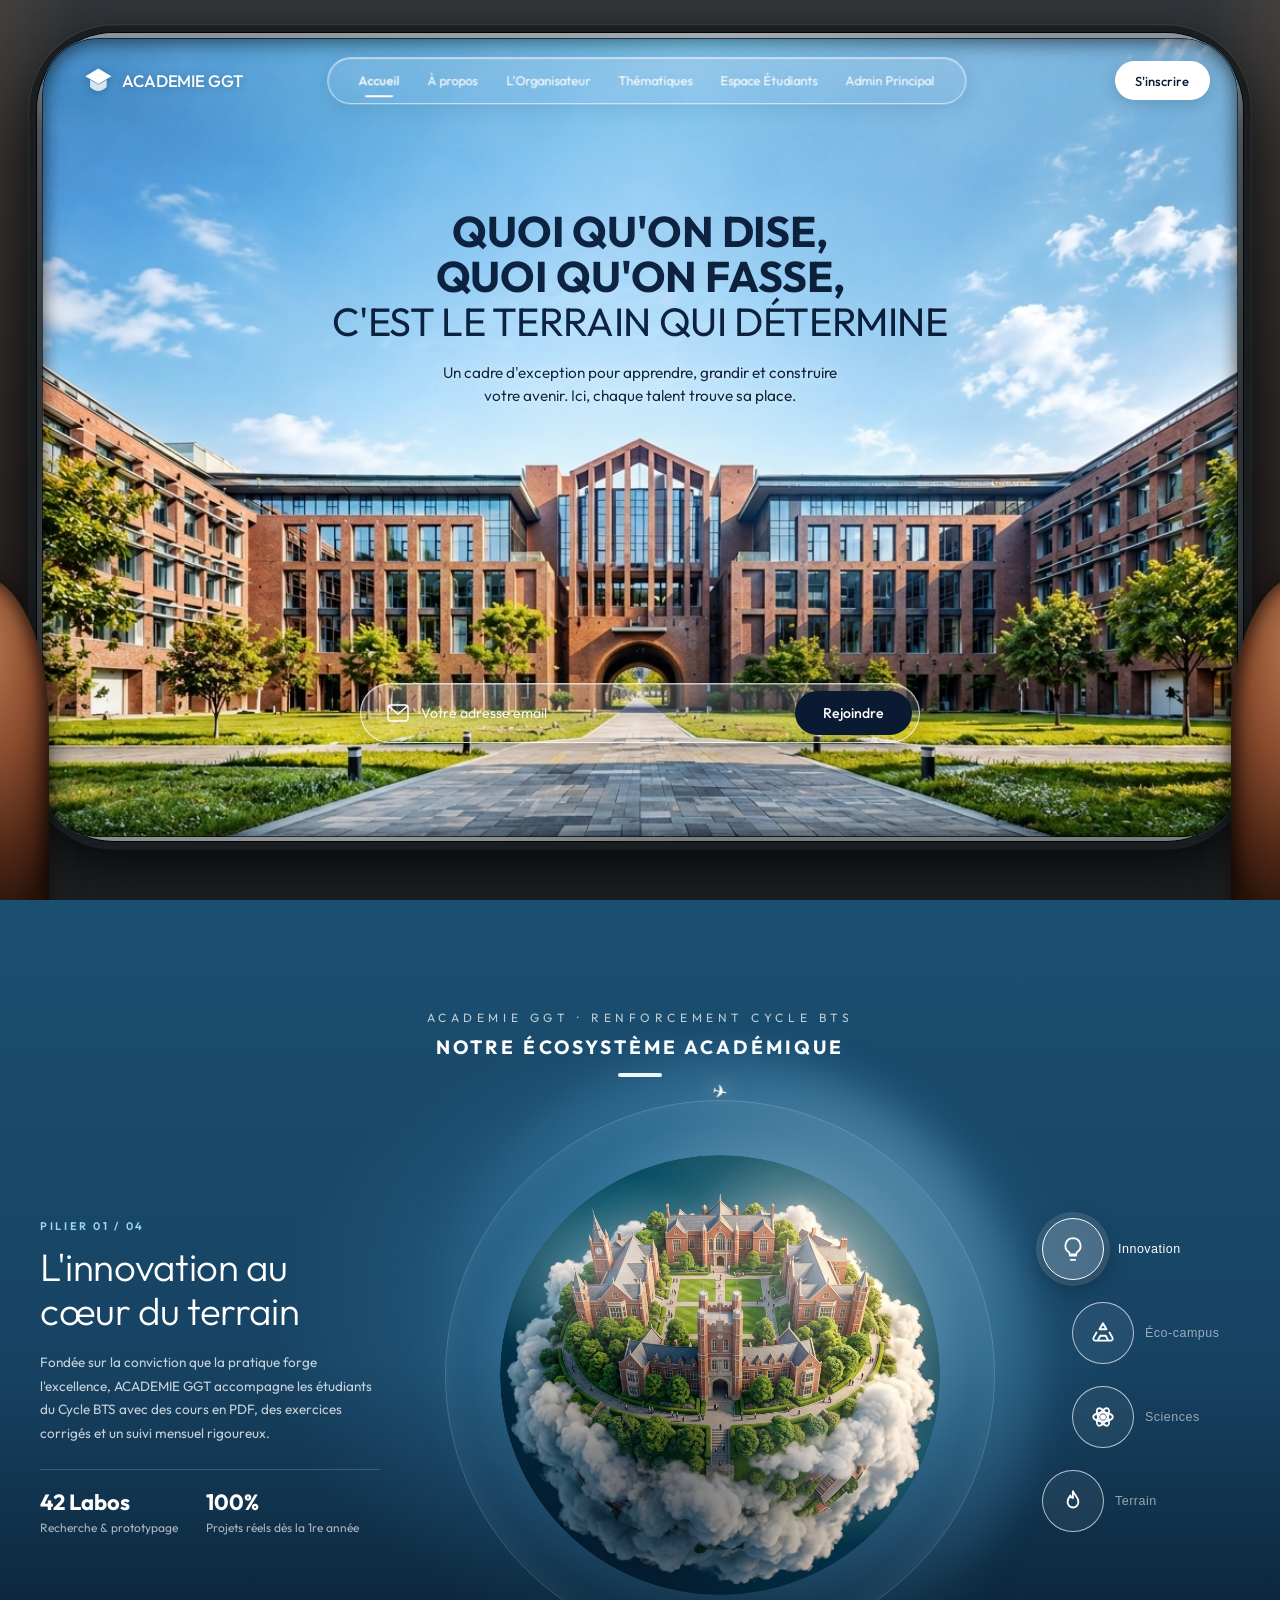
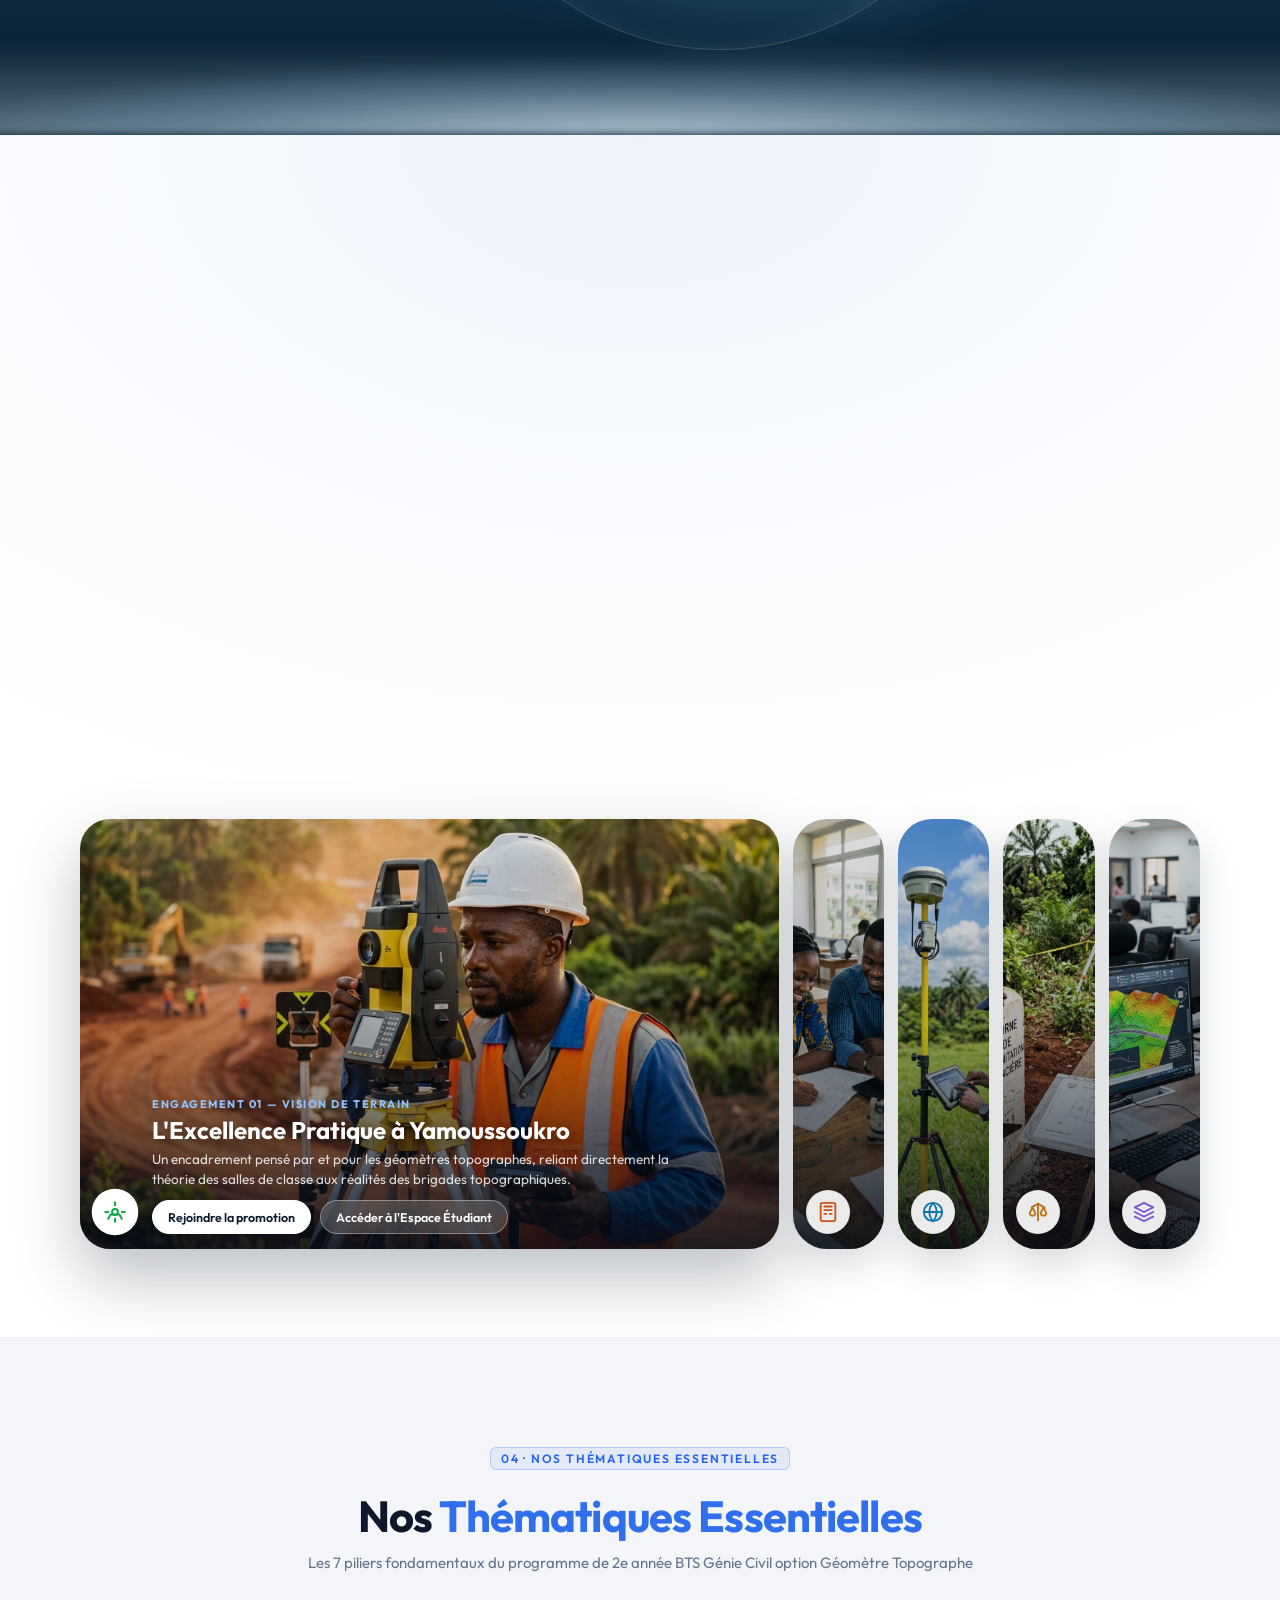
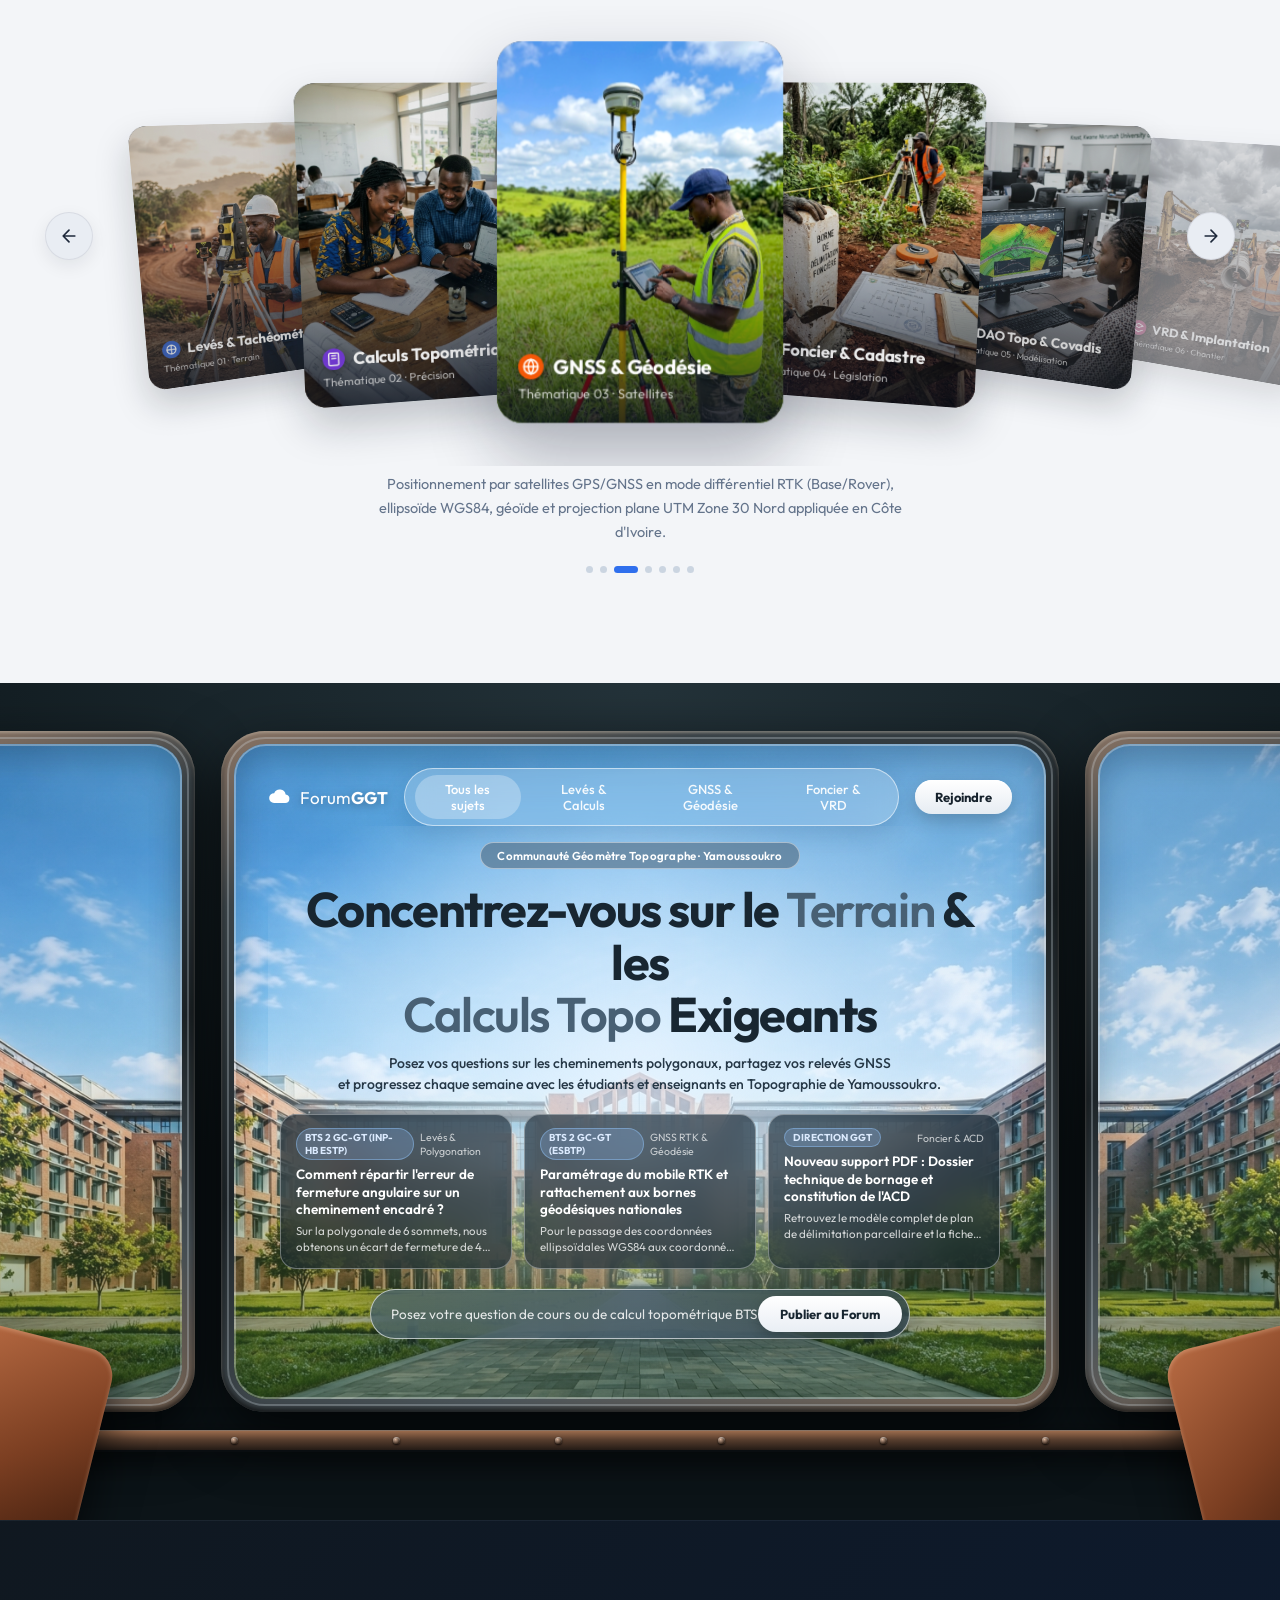
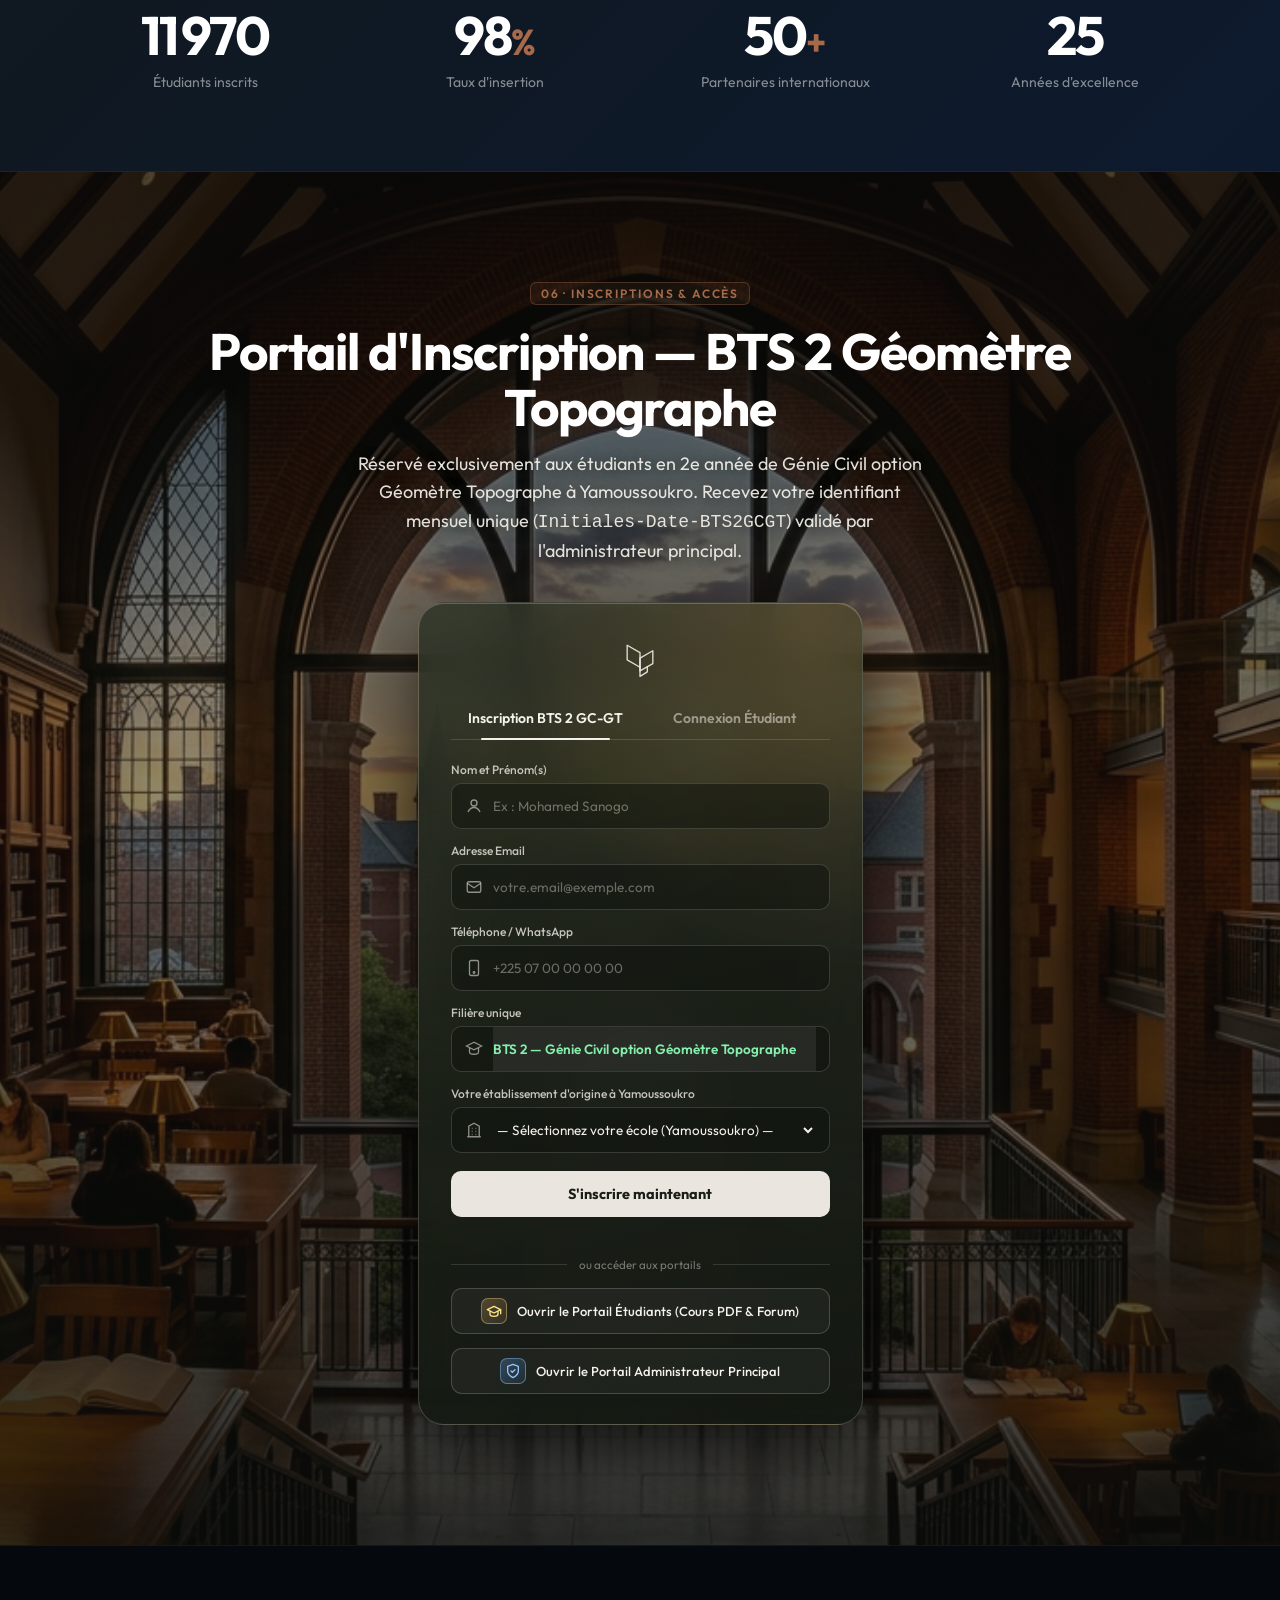
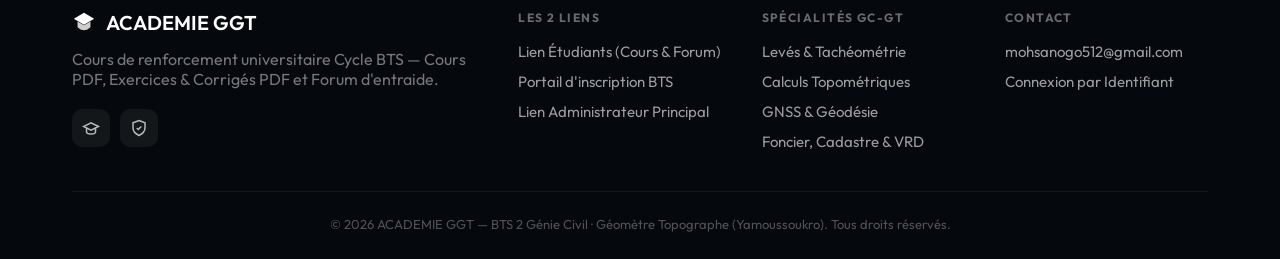
==== commit 0375ba29: "feat(supabase): integration complete Supabase Cloud PostgreSQL + Storage pour Netlify" ====
--- a/index.html
+++ b/index.html
@@ -767,7 +767,7 @@
     </div>
   </footer>
 
-  <script src="ggt-data.js?v=20261021_1"></script>
-  <script src="script.js?v=20261021_1"></script>
+  <script src="ggt-data.js?v=20261026_1"></script>
+  <script src="script.js?v=20261026_1"></script>
 </body>
 </html>
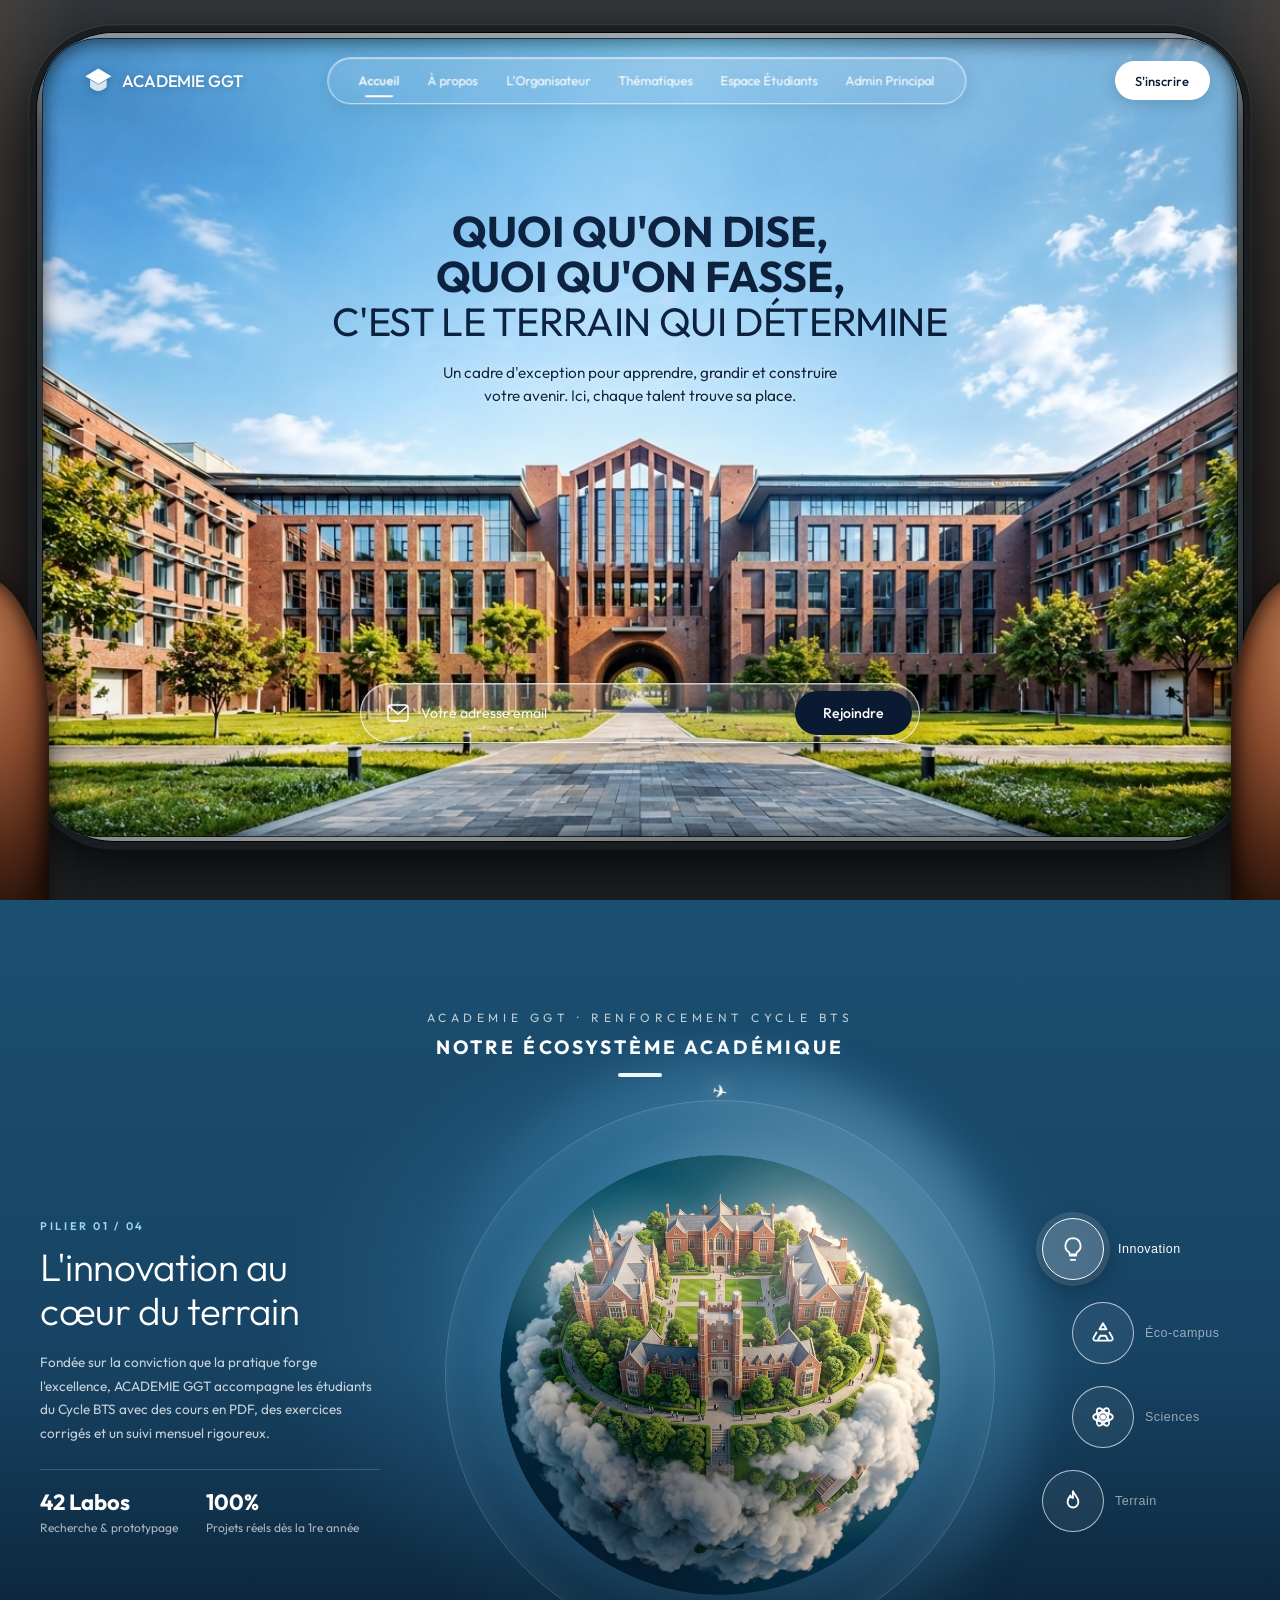
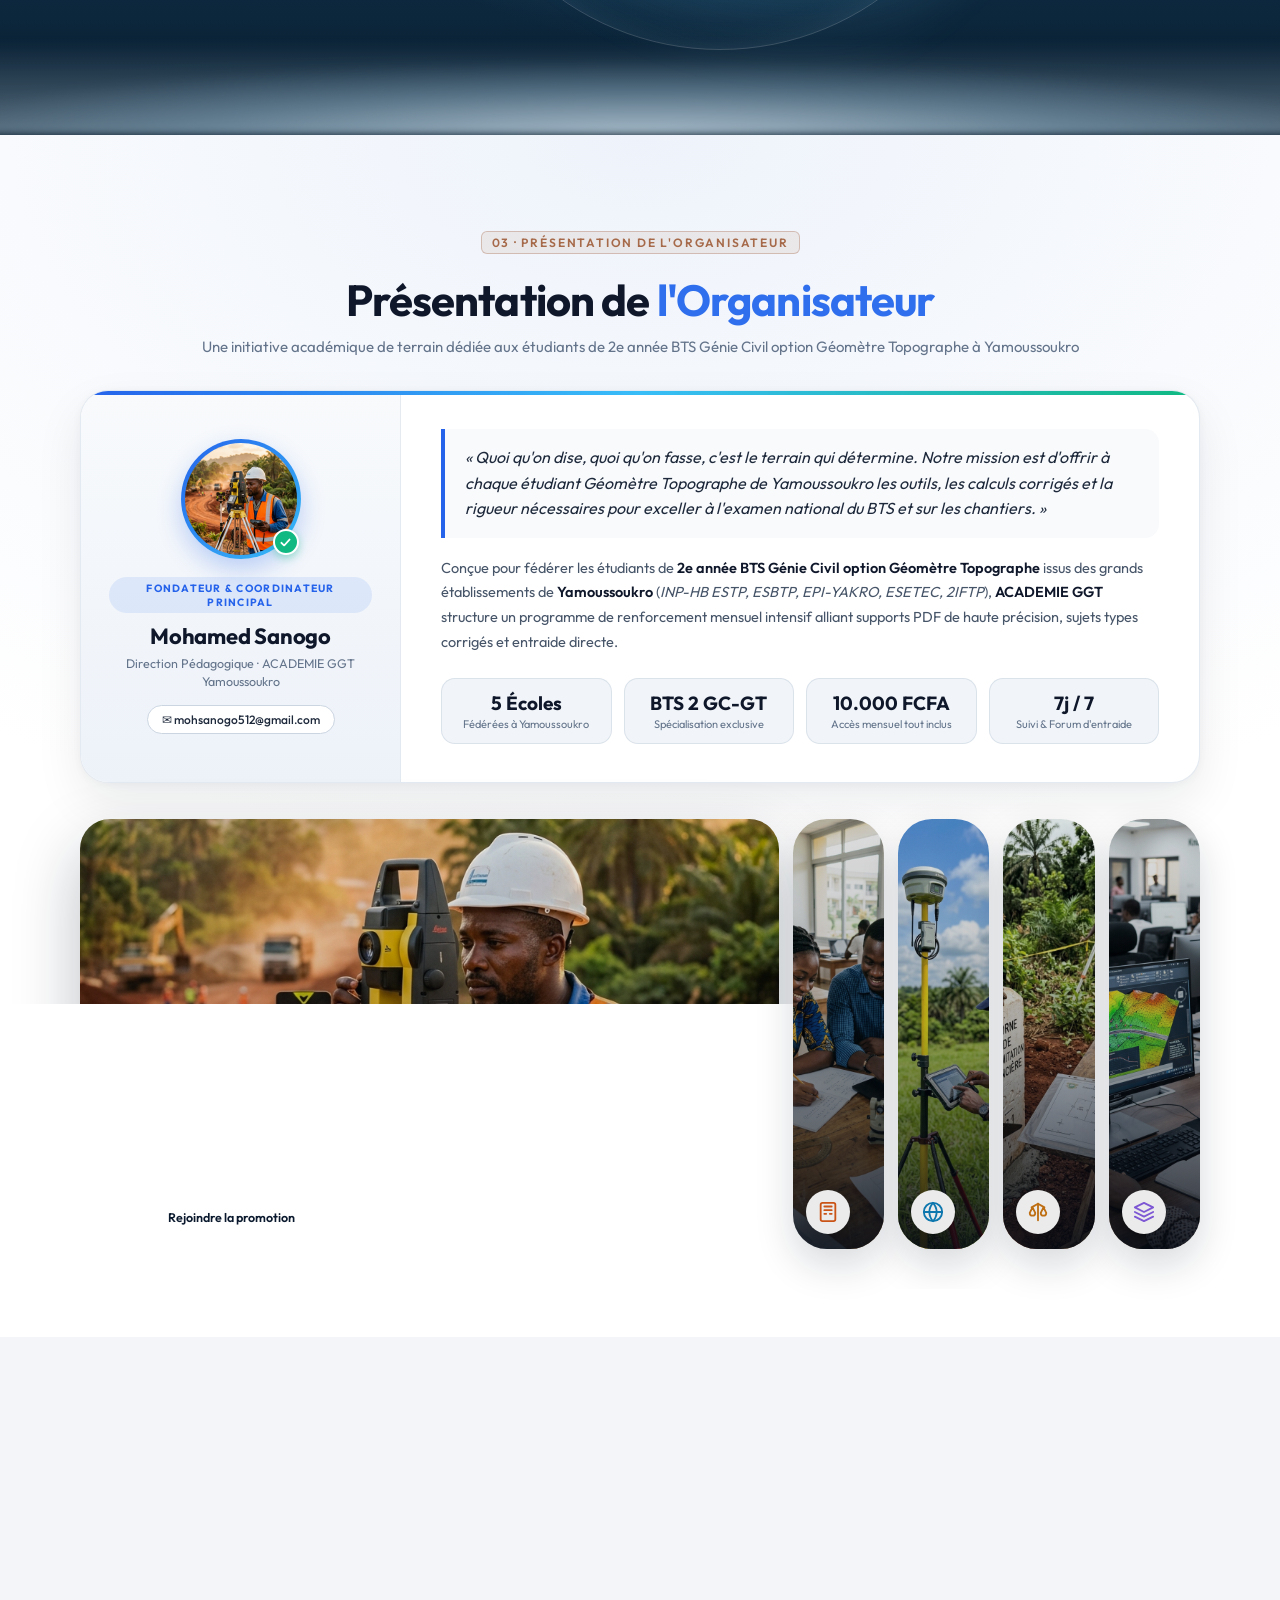
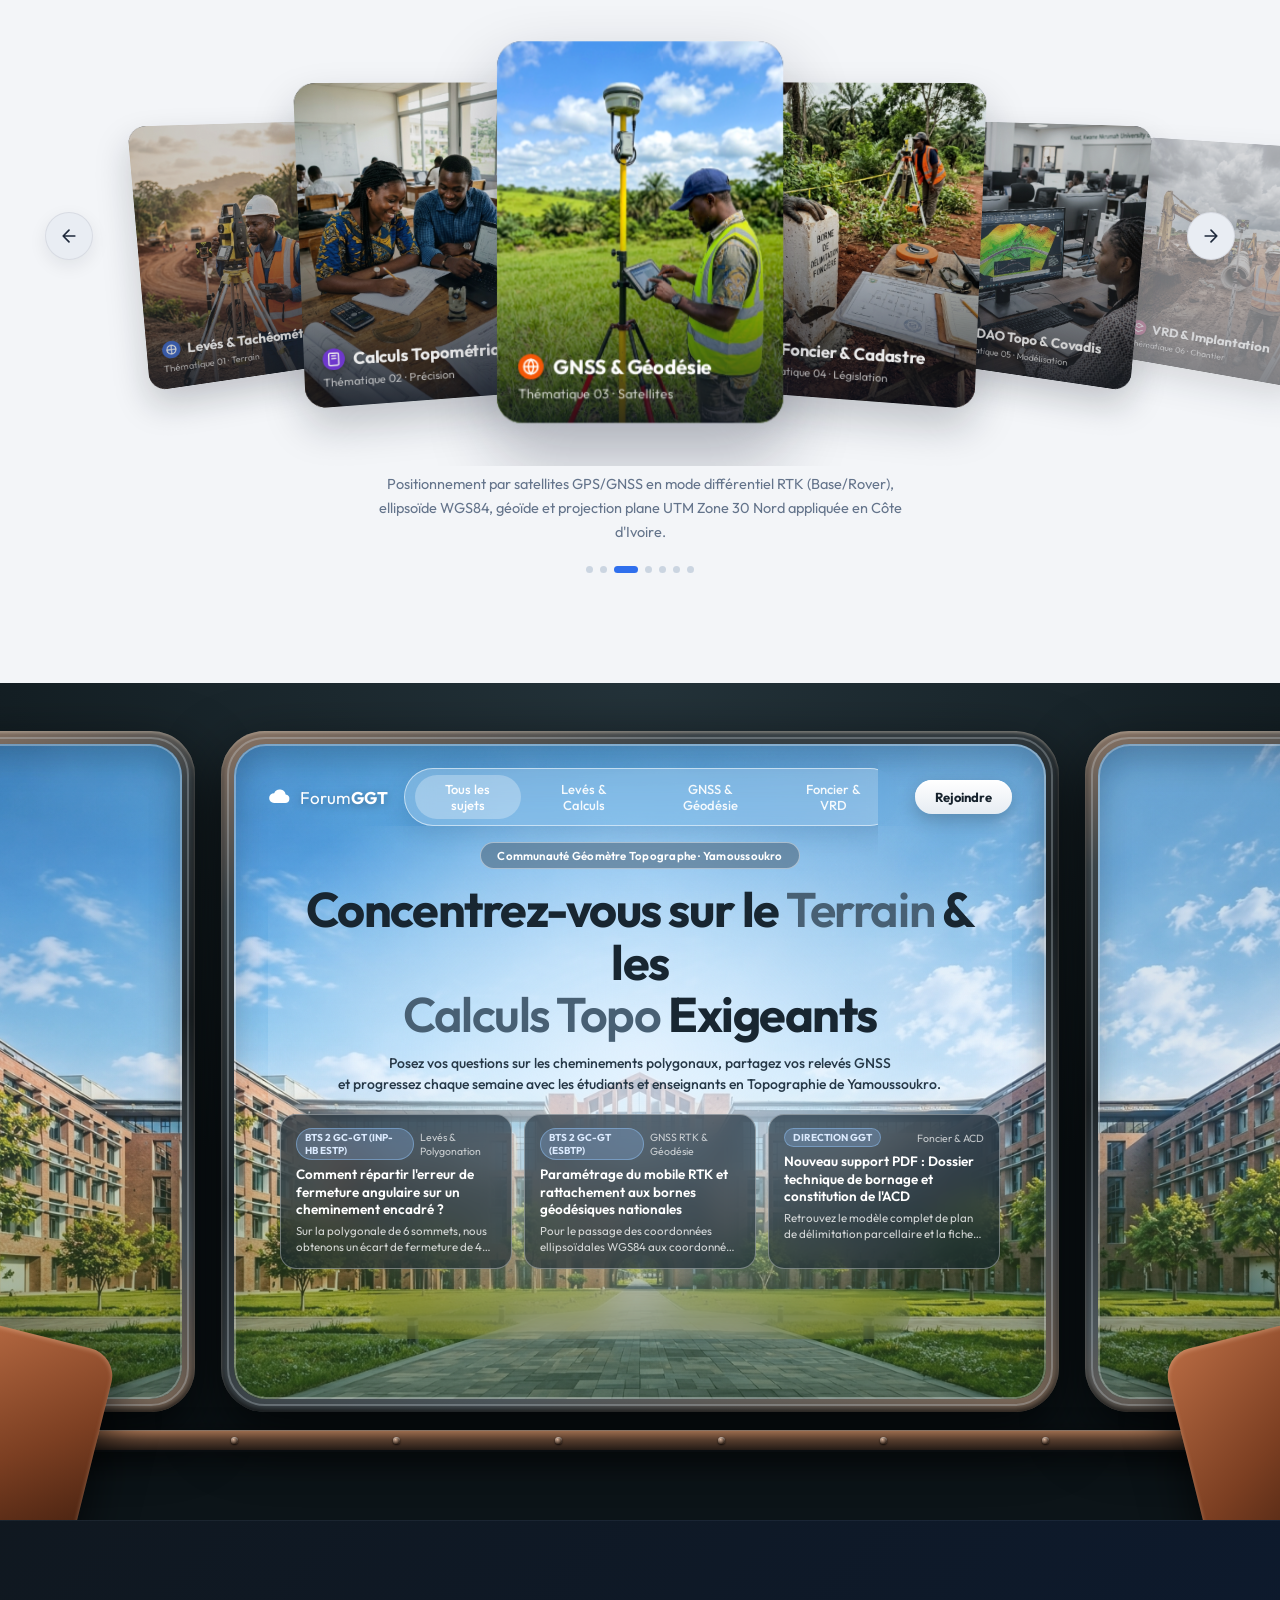
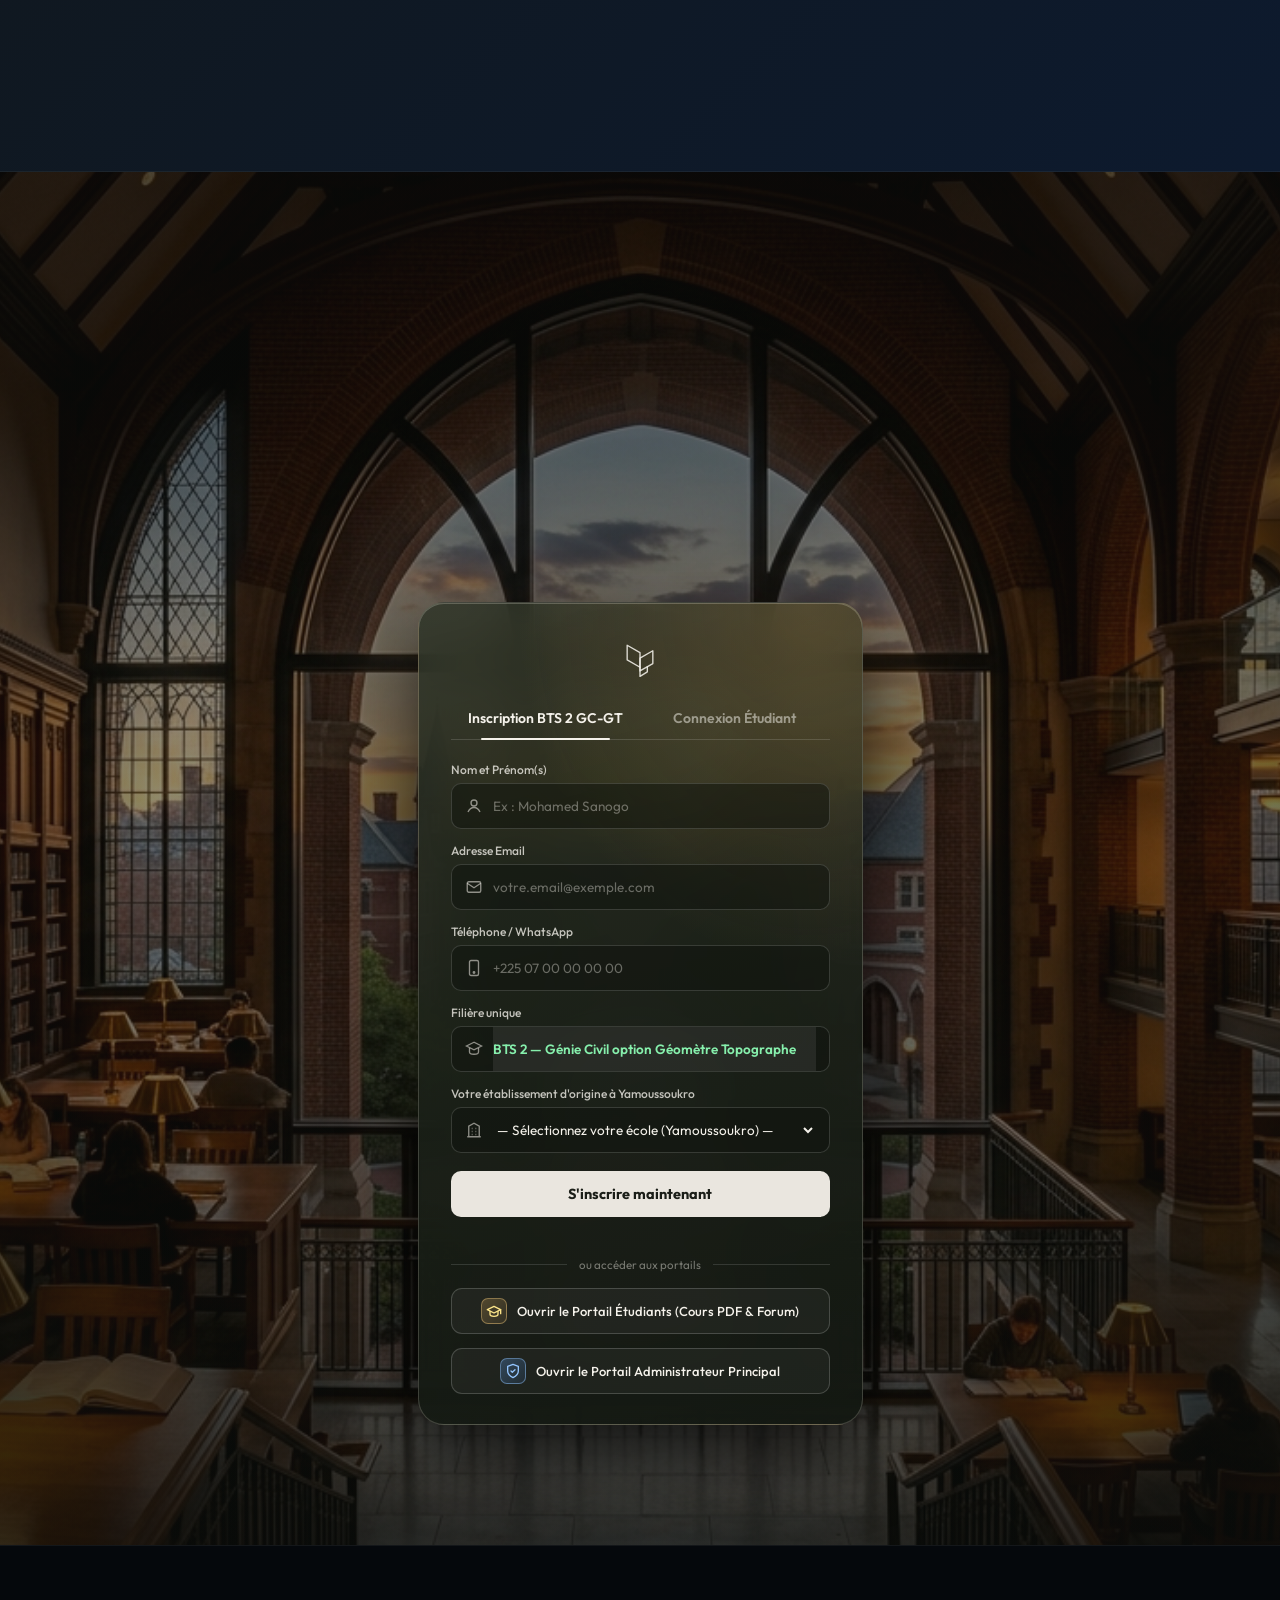
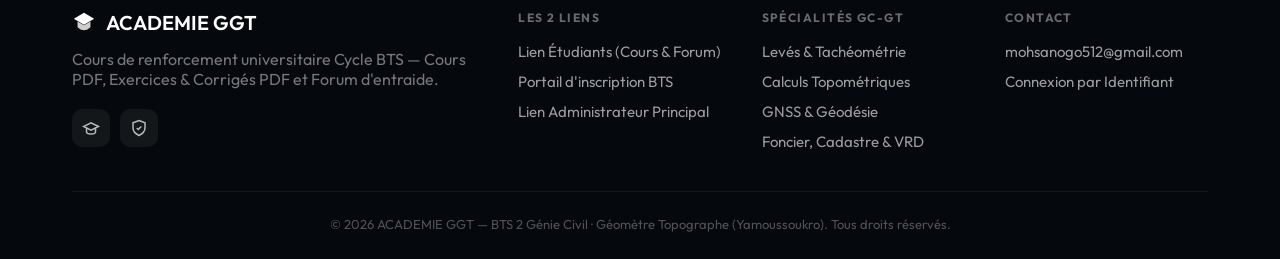
==== commit 479c84db: "chore(supabase): connexion permanente au projet Supabase rjzmxjgeylwobfybczrn" ====
--- a/index.html
+++ b/index.html
@@ -767,7 +767,7 @@
     </div>
   </footer>
 
-  <script src="ggt-data.js?v=20261026_1"></script>
-  <script src="script.js?v=20261026_1"></script>
+  <script src="ggt-data.js?v=20261026_2"></script>
+  <script src="script.js?v=20261026_2"></script>
 </body>
 </html>
